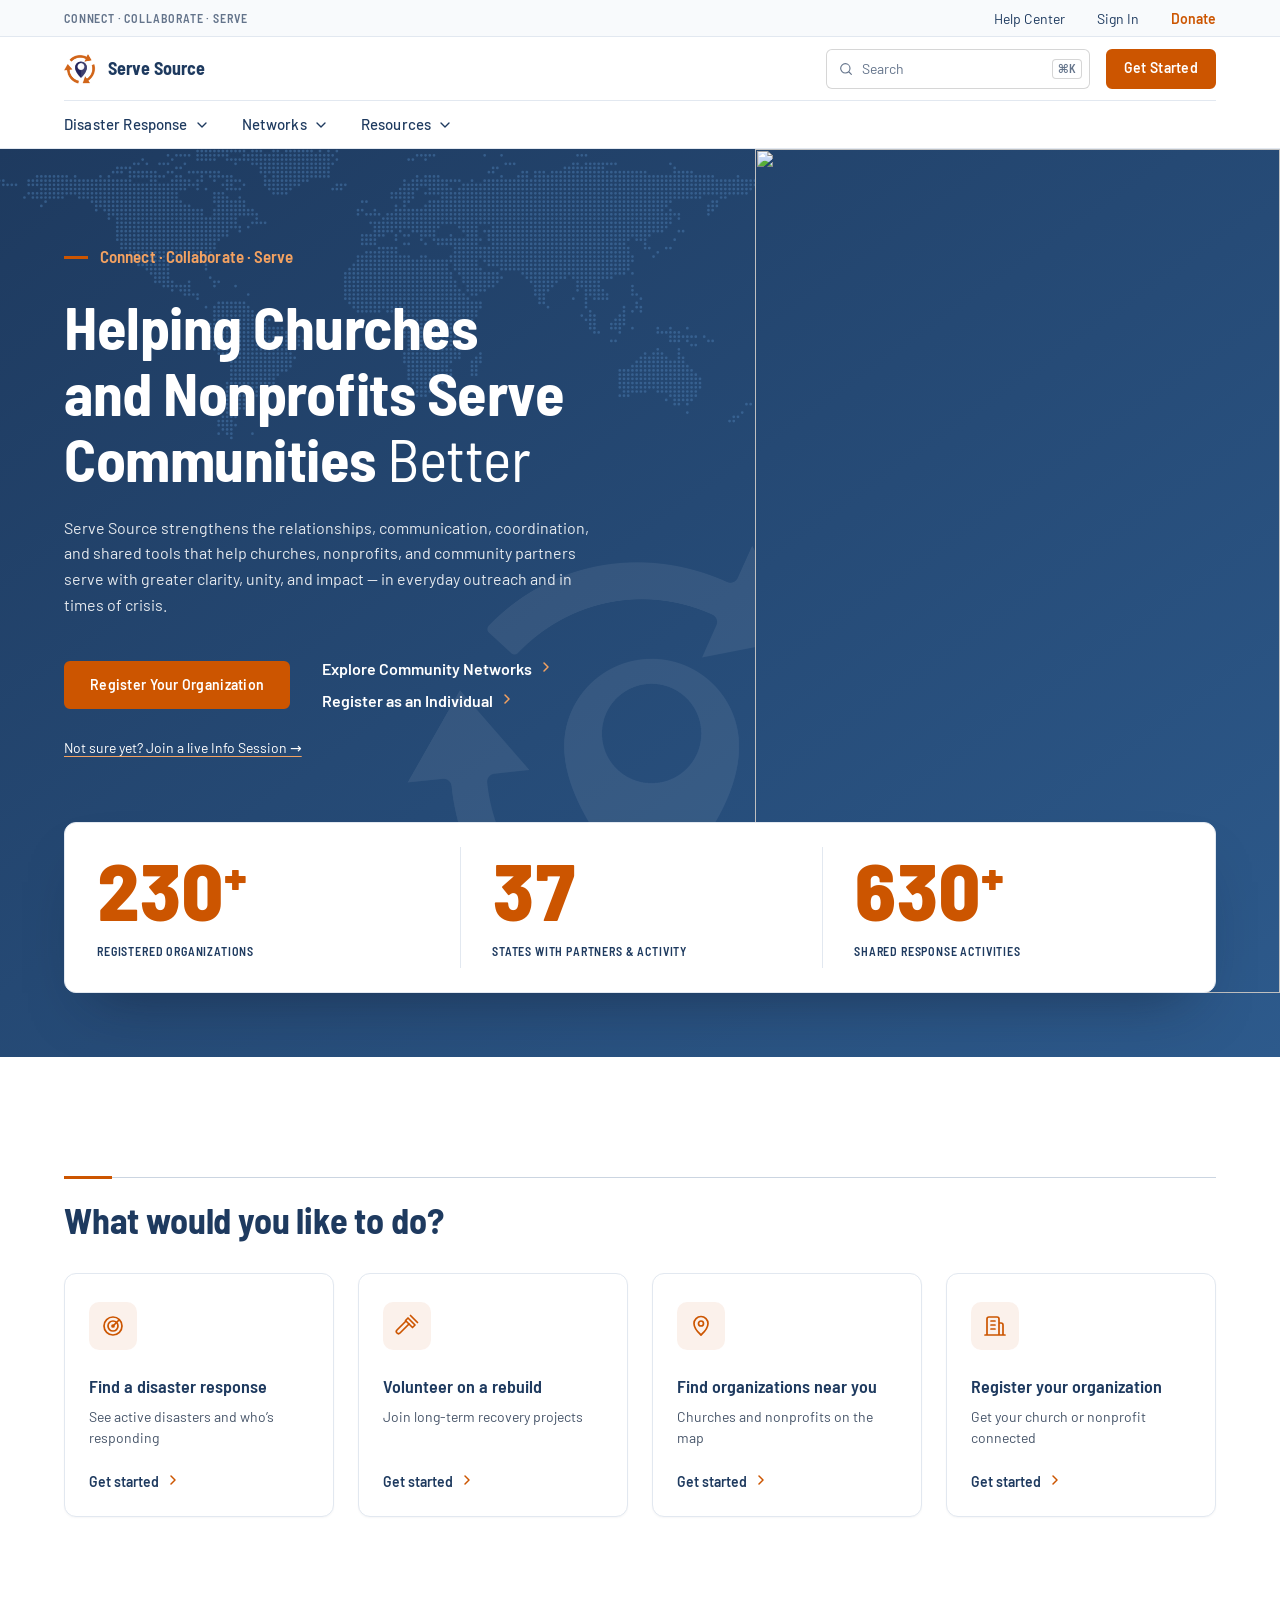
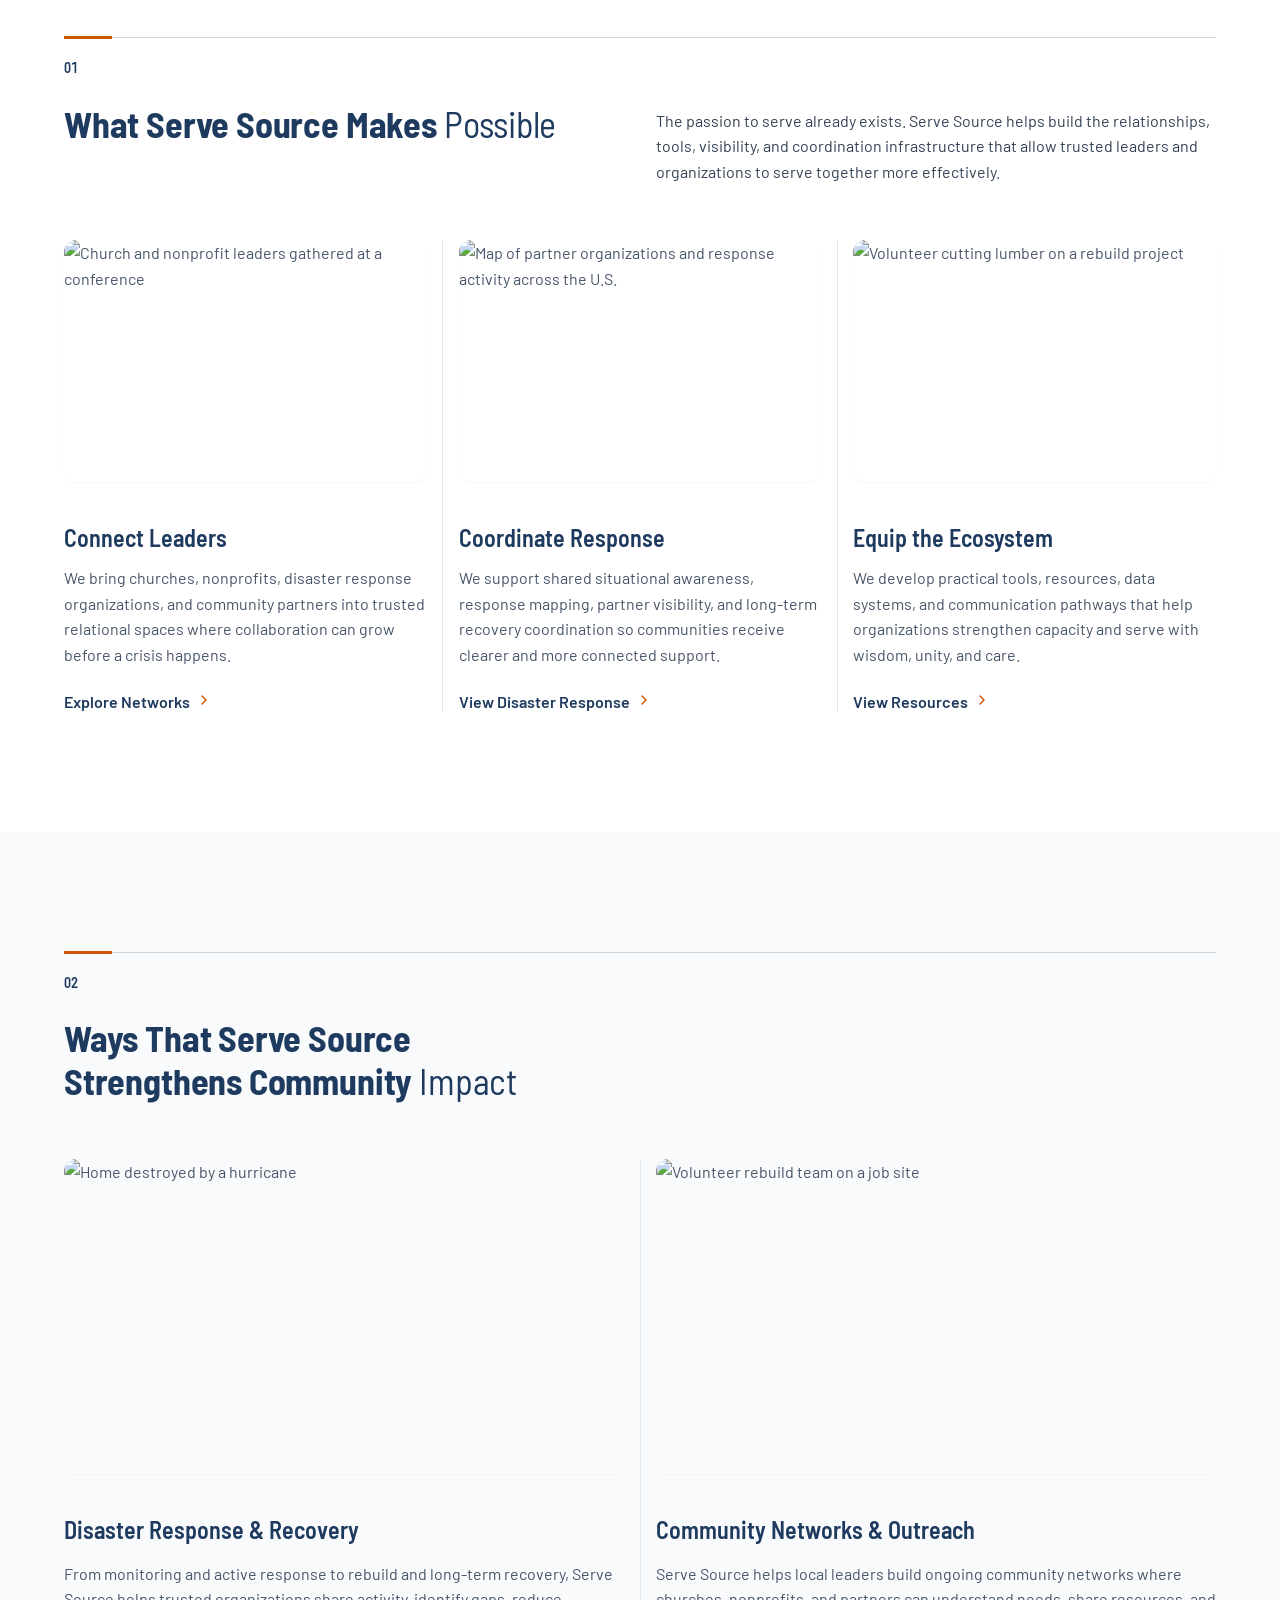
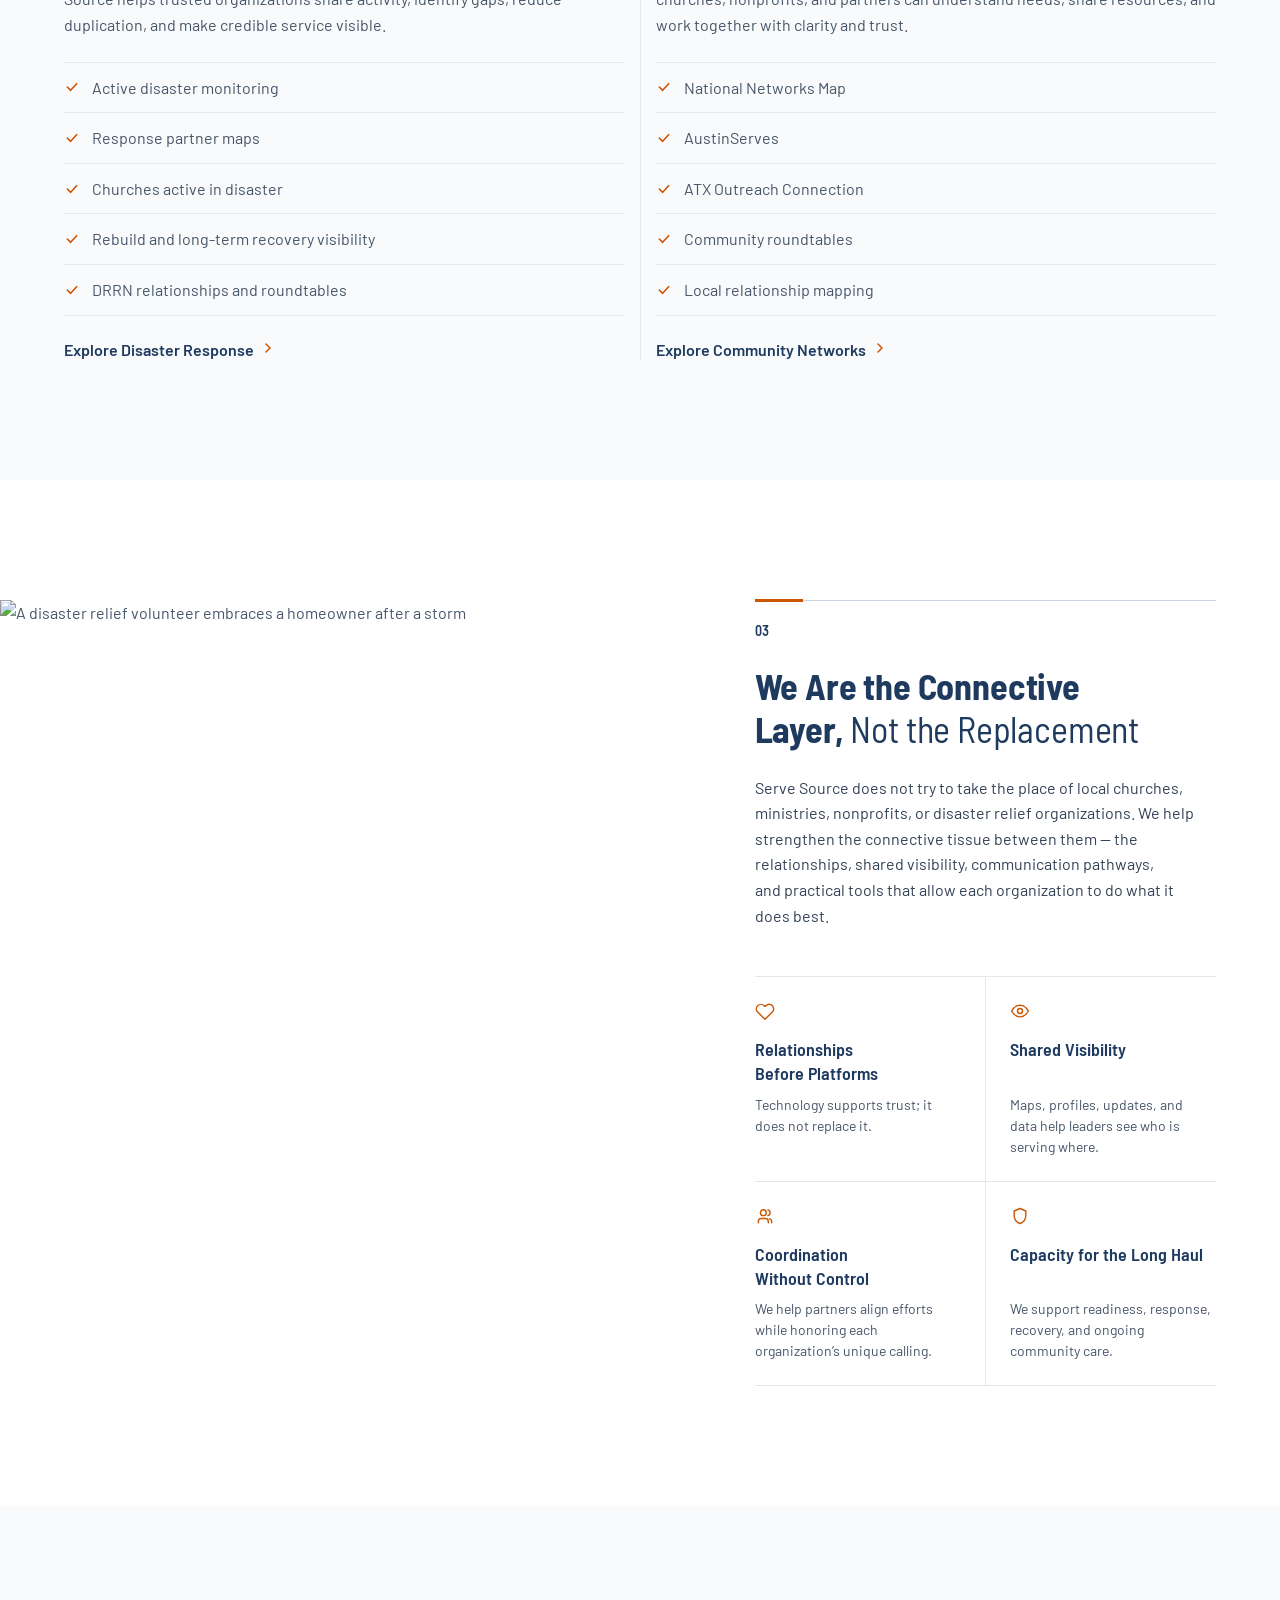
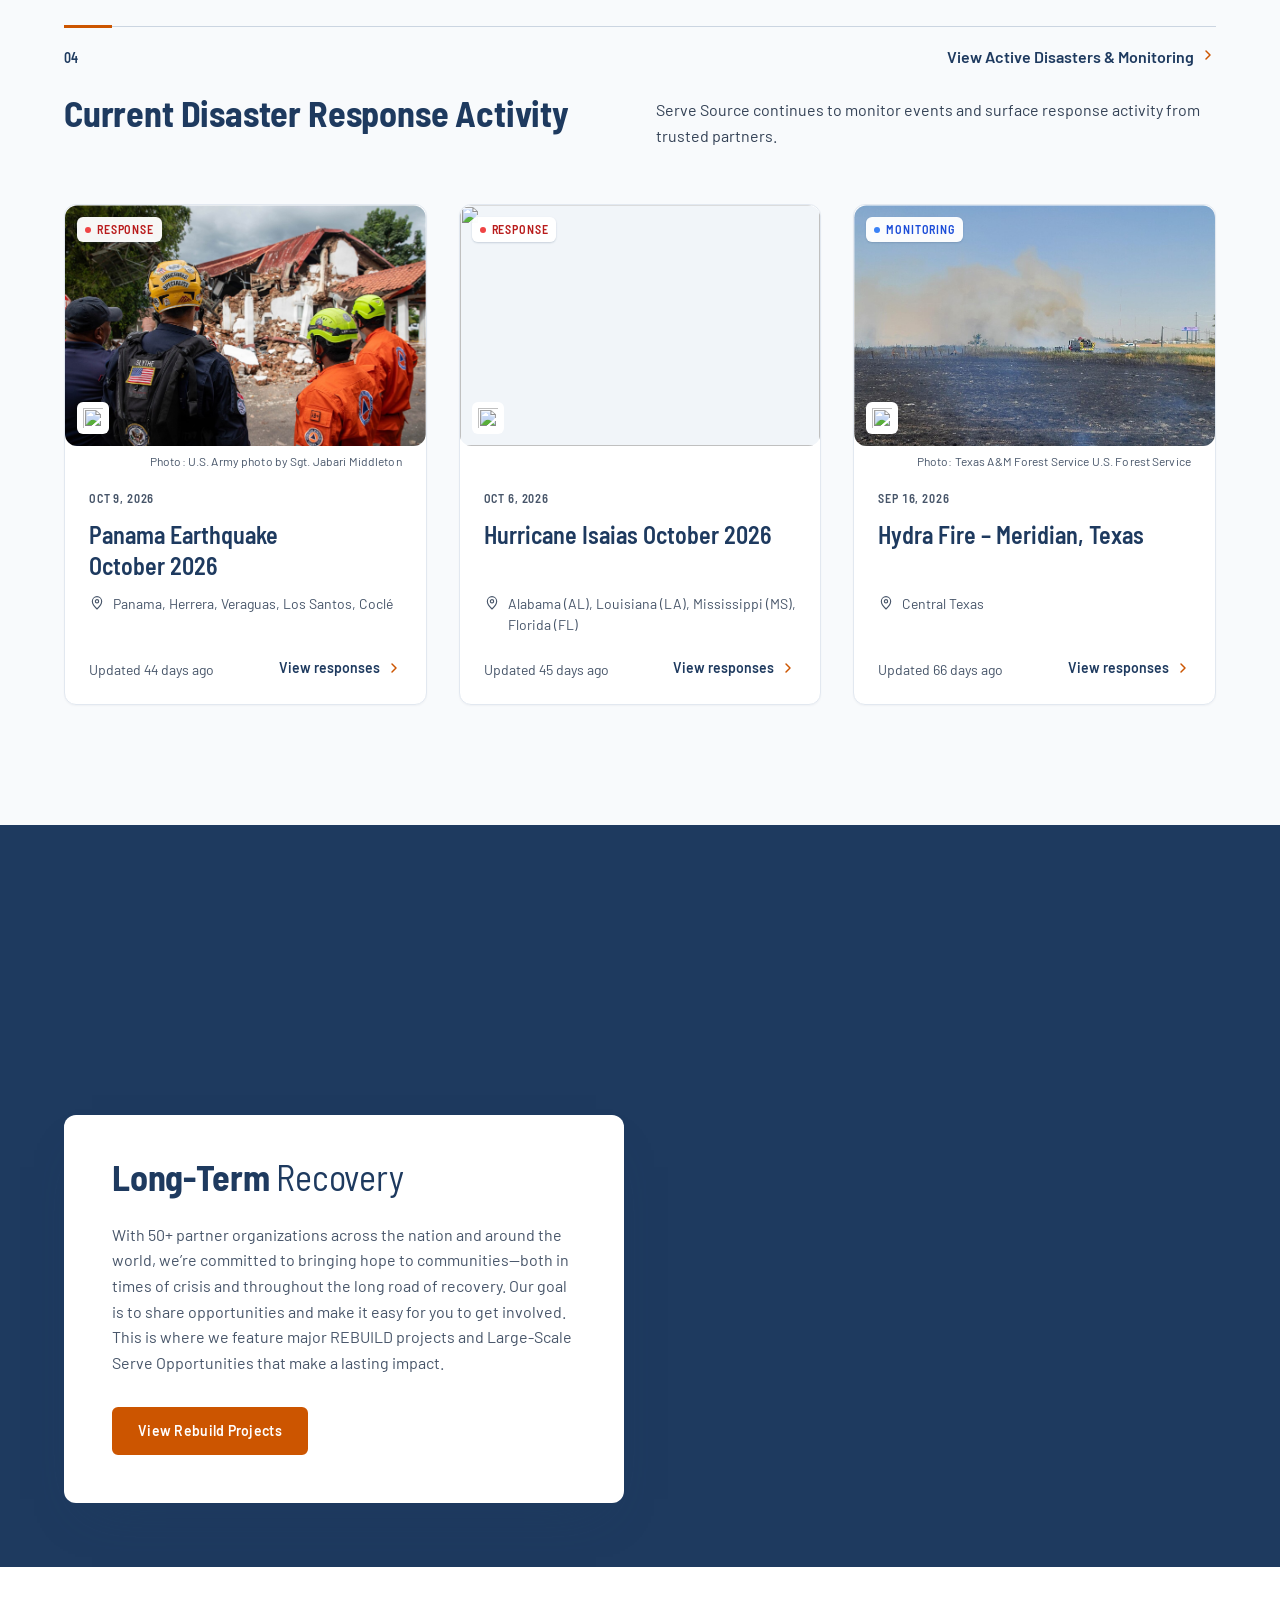
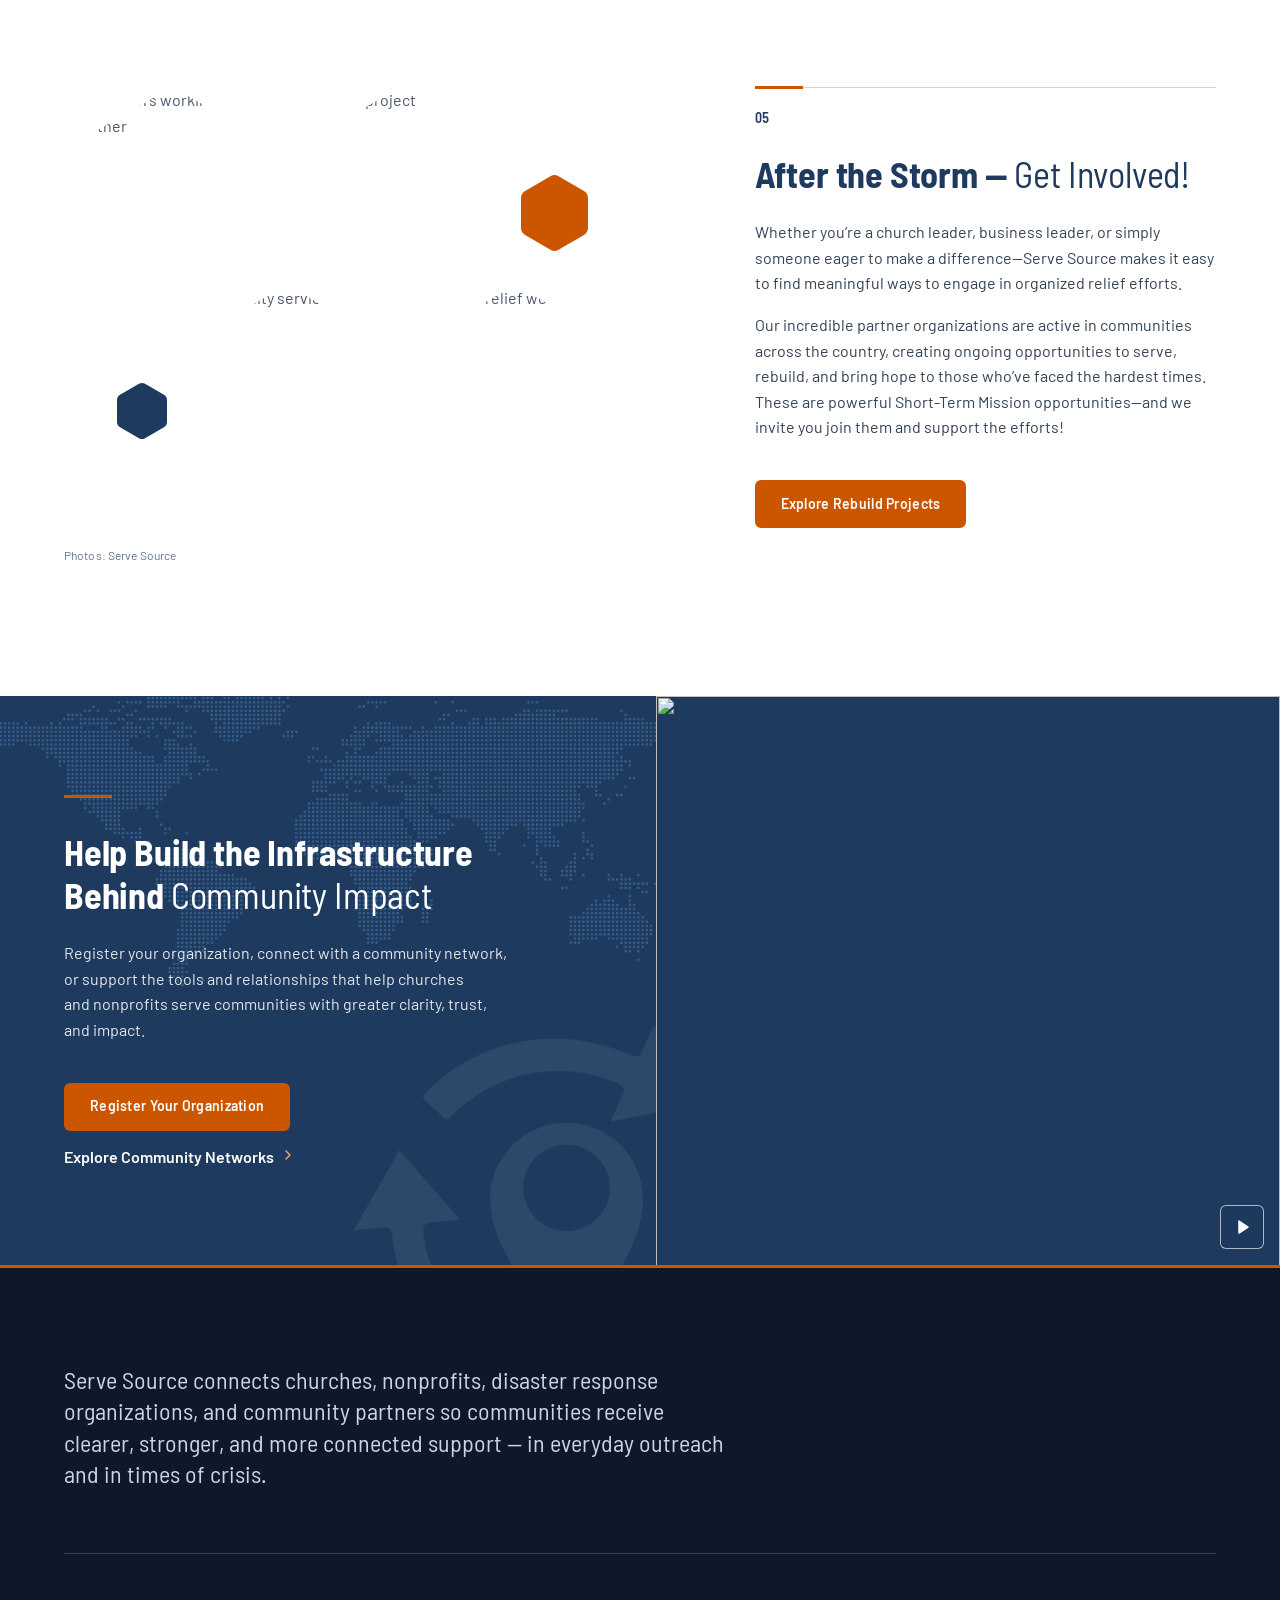
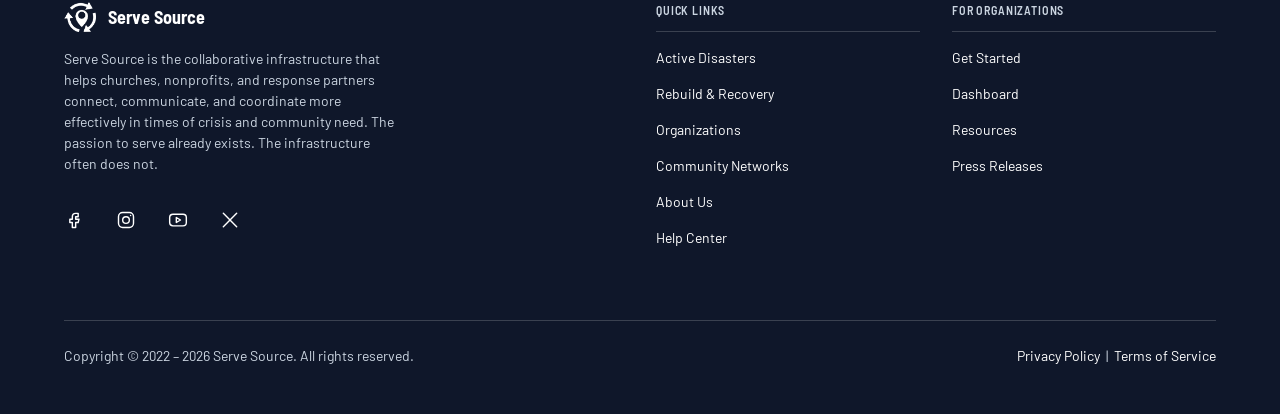
==== index.html @ 9037f394 "Serve Source website redesign demo (light) Co-Authored-By: Claude Opus 5.5 <noreply@anthropic.com>" ====
<!doctype html>
<html lang="en">
<head>
<meta charset="utf-8">
<meta name="viewport" content="width=device-width, initial-scale=1">
<meta name="robots" content="noindex, nofollow">
<title>Serve Source | Supporting Those Who Serve Communities</title>
<meta name="description" content="Serve Source is the collaborative infrastructure that helps churches, nonprofits, and response partners connect, communicate, and coordinate more effectively in times of crisis and community need. The passion to serve already exists. The infrastructure often does not.">
<link rel="icon" href="assets/img/logo.png">
<link rel="stylesheet" href="assets/css/site.css">
<link rel="stylesheet" href="assets/css/home.css">
<script src="assets/js/theme.js"></script>
</head>
<body>
<main>
  <!-- Hero -->
  <section class="hero">
    <img class="hero-bg" src="https://static.wixstatic.com/media/f83a26_309b51cb55944065a119b88faed47f20~mv2.jpeg/v1/fill/w_2400,h_1400,al_c,q_85/f83a26_309b51cb55944065a119b88faed47f20~mv2.jpeg" alt="">
    <div class="wrap hero-inner">
      <span class="eyebrow">Connect · Collaborate · Serve</span>
      <h1>Helping Churches and Nonprofits Serve Communities <em>Better</em></h1>
      <p class="hero-lede">Serve Source strengthens the relationships, communication, coordination, and shared tools that help churches, nonprofits, and community partners serve with greater clarity, unity, and impact — in everyday outreach and in times of crisis.</p>
      <div class="hero-ctas">
        <a class="btn btn-primary" href="https://app.servesource.org/GetStarted" target="_blank" rel="noopener">Register Your Organization</a>
        <a class="link-more light" href="networks.html">Explore Community Networks <span data-icon="chevronRight"></span></a>
        <a class="link-more light" href="https://app.servesource.org/GetStarted" target="_blank" rel="noopener">Register as an Individual <span data-icon="chevronRight"></span></a>
      </div>
      <a class="hero-note" href="https://app.servesource.org/connect-session" target="_blank" rel="noopener">Not sure yet? Join a live Info Session →</a>
    </div>
    <div class="wrap">
      <dl class="hero-stats" id="stats">
        <div><dt>Registered Organizations</dt><dd data-stat="registered_organizations">230+</dd></div>
        <div><dt>States with Partners &amp; Activity</dt><dd data-stat="states_with_activity">37</dd></div>
        <div><dt>Shared Response Activities</dt><dd data-stat="shared_response_activities">630+</dd></div>
      </dl>
    </div>
  </section>

  <!-- Plain-language entry points -->
  <section class="intents">
    <div class="wrap">
      <h2>What would you like to do?</h2>
      <div class="intent-grid">
        <a class="intent" href="disasters.html"><span class="ic" data-icon="radar"></span><b>Find a disaster response</b><span class="d">See active disasters and who’s responding</span><span class="go">Get started <span data-icon="chevronRight"></span></span></a>
        <a class="intent" href="rebuild.html"><span class="ic" data-icon="hammer"></span><b>Volunteer on a rebuild</b><span class="d">Join long-term recovery projects</span><span class="go">Get started <span data-icon="chevronRight"></span></span></a>
        <a class="intent" href="organizations.html"><span class="ic" data-icon="pin"></span><b>Find organizations near you</b><span class="d">Churches and nonprofits on the map</span><span class="go">Get started <span data-icon="chevronRight"></span></span></a>
        <a class="intent" href="https://app.servesource.org/GetStarted" target="_blank" rel="noopener"><span class="ic" data-icon="building"></span><b>Register your organization</b><span class="d">Get your church or nonprofit connected</span><span class="go">Get started <span data-icon="chevronRight"></span></span></a>
      </div>
    </div>
  </section>

  <!-- What Serve Source Makes Possible -->
  <section class="section">
    <div class="wrap">
      <div class="section-head">
        <h2 class="display">What Serve Source Makes <em>Possible</em></h2>
        <p class="lede">The passion to serve already exists. Serve Source helps build the relationships, tools, visibility, and coordination infrastructure that allow trusted leaders and organizations to serve together more effectively.</p>
      </div>
      <div class="feature-grid">
        <article class="feature">
          <div class="feature-media"><img src="https://static.wixstatic.com/media/f83a26_309b51cb55944065a119b88faed47f20~mv2.jpeg/v1/fill/w_900,h_640,al_c,q_85/f83a26_309b51cb55944065a119b88faed47f20~mv2.jpeg" alt="Church and nonprofit leaders gathered at a conference" loading="lazy"></div>
          <div class="feature-body">
            <span class="icon-chip" data-icon="users"></span>
            <h3>Connect Leaders</h3>
            <p>We bring churches, nonprofits, disaster response organizations, and community partners into trusted relational spaces where collaboration can grow before a crisis happens.</p>
            <a class="link-more" href="networks.html">Explore Networks <span data-icon="chevronRight"></span></a>
          </div>
        </article>
        <article class="feature">
          <div class="feature-media"><img src="https://media.base44.com/images/public/695c704f24f26045c4d0f1c0/2104cb35f_coordinate-response-map.webp" alt="Map of partner organizations and response activity across the U.S." loading="lazy"></div>
          <div class="feature-body">
            <span class="icon-chip teal" data-icon="pin"></span>
            <h3>Coordinate Response</h3>
            <p>We support shared situational awareness, response mapping, partner visibility, and long-term recovery coordination so communities receive clearer and more connected support.</p>
            <a class="link-more" href="https://app.servesource.org/DisasterResponseRecovery" target="_blank" rel="noopener">View Disaster Response <span data-icon="chevronRight"></span></a>
          </div>
        </article>
        <article class="feature">
          <div class="feature-media"><img src="https://static.wixstatic.com/media/f83a26_f02783dcb08644a5a4b6ee94fbe99b8b~mv2.jpeg/v1/fill/w_900,h_640,al_c,q_85/f83a26_f02783dcb08644a5a4b6ee94fbe99b8b~mv2.jpeg" alt="Volunteer cutting lumber on a rebuild project" loading="lazy"></div>
          <div class="feature-body">
            <span class="icon-chip orange" data-icon="shield"></span>
            <h3>Equip the Ecosystem</h3>
            <p>We develop practical tools, resources, data systems, and communication pathways that help organizations strengthen capacity and serve with wisdom, unity, and care.</p>
            <a class="link-more" href="https://app.servesource.org/Resources" target="_blank" rel="noopener">View Resources <span data-icon="chevronRight"></span></a>
          </div>
        </article>
      </div>
    </div>
  </section>

  <!-- Ways That Serve Source Strengthens Community Impact -->
  <section class="section alt">
    <div class="wrap">
      <div class="section-head">
        <h2 class="display">Ways That Serve Source Strengthens Community <em>Impact</em></h2>
      </div>
      <div class="impact-grid">
        <article class="impact">
          <div class="impact-media"><img src="https://base44.app/api/apps/695c704f24f26045c4d0f1c0/files/public/695c704f24f26045c4d0f1c0/d9baa3d76_library-of-congress-ha3hueRV3xM-unsplash.jpg" alt="Home destroyed by a hurricane" loading="lazy"></div>
          <div class="impact-body">
            <span class="icon-chip orange" data-icon="alert"></span>
            <h3>Disaster Response &amp; Recovery</h3>
            <p>From monitoring and active response to rebuild and long-term recovery, Serve Source helps trusted organizations share activity, identify gaps, reduce duplication, and make credible service visible.</p>
            <ul class="checks">
              <li>Active disaster monitoring</li>
              <li>Response partner maps</li>
              <li>Churches active in disaster</li>
              <li>Rebuild and long-term recovery visibility</li>
              <li>DRRN relationships and roundtables</li>
            </ul>
            <a class="link-more" href="https://app.servesource.org/DisasterResponseRecovery" target="_blank" rel="noopener">Explore Disaster Response <span data-icon="chevronRight"></span></a>
          </div>
        </article>
        <article class="impact">
          <div class="impact-media"><img src="https://qtrypzzcjebvfcihiynt.supabase.co/storage/v1/object/public/base44-prod/public/695c704f24f26045c4d0f1c0/d615a2eda_20250719_113556.jpeg" alt="Volunteer rebuild team on a job site" loading="lazy"></div>
          <div class="impact-body">
            <span class="icon-chip" data-icon="globe"></span>
            <h3>Community Networks &amp; Outreach</h3>
            <p>Serve Source helps local leaders build ongoing community networks where churches, nonprofits, and partners can understand needs, share resources, and work together with clarity and trust.</p>
            <ul class="checks">
              <li>National Networks Map</li>
              <li>AustinServes</li>
              <li>ATX Outreach Connection</li>
              <li>Community roundtables</li>
              <li>Local relationship mapping</li>
            </ul>
            <a class="link-more" href="networks.html">Explore Community Networks <span data-icon="chevronRight"></span></a>
          </div>
        </article>
      </div>
    </div>
  </section>

  <!-- Connective Layer -->
  <section class="section">
    <div class="wrap layer">
      <div class="layer-media"><img src="https://media.base44.com/images/public/695c704f24f26045c4d0f1c0/ad55d62bd_connective-layer-volunteers.jpg" alt="A disaster relief volunteer embraces a homeowner after a storm" loading="lazy"></div>
      <div class="layer-body">
        <h2 class="title">We Are the Connective Layer, <em>Not the Replacement</em></h2>
        <p class="lede">Serve Source does not try to take the place of local churches, ministries, nonprofits, or disaster relief organizations. We help strengthen the connective tissue between them — the relationships, shared visibility, communication pathways, and practical tools that allow each organization to do what it does best.</p>
        <div class="pillars">
          <div><span class="icon-chip soft" data-icon="heart"></span><h4>Relationships Before Platforms</h4><p>Technology supports trust; it does not replace it.</p></div>
          <div><span class="icon-chip soft" data-icon="eye"></span><h4>Shared Visibility</h4><p>Maps, profiles, updates, and data help leaders see who is serving where.</p></div>
          <div><span class="icon-chip soft" data-icon="users"></span><h4>Coordination Without Control</h4><p>We help partners align efforts while honoring each organization’s unique calling.</p></div>
          <div><span class="icon-chip soft" data-icon="shield"></span><h4>Capacity for the Long Haul</h4><p>We support readiness, response, recovery, and ongoing community care.</p></div>
        </div>
      </div>
    </div>
  </section>

  <!-- Current Disaster Response Activity -->
  <section class="section alt">
    <div class="wrap">
      <div class="row-head">
        <div>
          <h2 class="title">Current Disaster Response Activity</h2>
          <p class="lede">Serve Source continues to monitor events and surface response activity from trusted partners.</p>
        </div>
        <a class="link-more" href="disasters.html">View Active Disasters &amp; Monitoring <span data-icon="chevronRight"></span></a>
      </div>
      <div class="d-grid" id="current-disasters" aria-busy="true">
        <div class="d-card skeleton"></div><div class="d-card skeleton"></div><div class="d-card skeleton"></div>
      </div>
    </div>
  </section>

  <!-- Long-Term Recovery -->
  <section class="band">
    <img class="band-bg" src="https://qtrypzzcjebvfcihiynt.supabase.co/storage/v1/object/public/base44-prod/public/695c704f24f26045c4d0f1c0/d615a2eda_20250719_113556.jpeg" alt="" loading="lazy">
    <div class="wrap band-inner">
      <h2 class="display">Long-Term <em>Recovery</em></h2>
      <p class="lede">With 50+ partner organizations across the nation and around the world, we’re committed to bringing hope to communities—both in times of crisis and throughout the long road of recovery. Our goal is to share opportunities and make it easy for you to get involved. This is where we feature major REBUILD projects and Large-Scale Serve Opportunities that make a lasting impact.</p>
      <a class="btn btn-primary" href="rebuild.html">View Rebuild Projects</a>
    </div>
  </section>

  <!-- After the Storm -->
  <section class="section">
    <div class="wrap storm">
      <div class="mosaic">
        <img src="https://static.wixstatic.com/media/f83a26_0f45a7fbcb3846baa60ef1114c9bf8c4~mv2.jpeg/v1/fill/w_700,h_520,al_c,q_85/f83a26_0f45a7fbcb3846baa60ef1114c9bf8c4~mv2.jpeg" alt="Volunteers working together" loading="lazy">
        <img src="https://qtrypzzcjebvfcihiynt.supabase.co/storage/v1/object/public/base44-prod/public/695c704f24f26045c4d0f1c0/d615a2eda_20250719_113556.jpeg" alt="Rebuild project" loading="lazy">
        <img src="https://static.wixstatic.com/media/f83a26_f02783dcb08644a5a4b6ee94fbe99b8b~mv2.jpeg/v1/fill/w_700,h_520,al_c,q_85/f83a26_f02783dcb08644a5a4b6ee94fbe99b8b~mv2.jpeg" alt="Community service" loading="lazy">
        <img src="https://static.wixstatic.com/media/f83a26_8f6d0540d18a411d9c28c9a188749bf5~mv2.jpg/v1/fill/w_700,h_520,al_c,q_85/f83a26_8f6d0540d18a411d9c28c9a188749bf5~mv2.jpg" alt="Disaster relief work" loading="lazy">
      </div>
      <div class="storm-body">
        <h2 class="title">After the Storm&nbsp;— <em>Get Involved!</em></h2>
        <p class="lede">Whether you’re a church leader, business leader, or simply someone eager to make a difference—Serve Source makes it easy to find meaningful ways to engage in organized relief efforts.</p>
        <p class="lede">Our incredible partner organizations are active in communities across the country, creating ongoing opportunities to serve, rebuild, and bring hope to those who’ve faced the hardest times. These are powerful Short-Term Mission opportunities—and we invite you join them and support the efforts!</p>
        <a class="btn btn-primary" href="rebuild.html">Explore Rebuild Projects</a>
      </div>
    </div>
  </section>

  <!-- Closing CTA -->
  <section class="cta">
    <img class="band-bg" src="https://static.wixstatic.com/media/f83a26_309b51cb55944065a119b88faed47f20~mv2.jpeg/v1/fill/w_2000,h_900,al_c,q_80/f83a26_309b51cb55944065a119b88faed47f20~mv2.jpeg" alt="" loading="lazy">
    <div class="wrap band-inner">
      <h2 class="display">Help Build the Infrastructure Behind <em>Community Impact</em></h2>
      <p class="lede">Register your organization, connect with a community network, or support the tools and relationships that help churches and nonprofits serve communities with greater clarity, trust, and impact.</p>
      <div class="hero-ctas center">
        <a class="btn btn-primary" href="https://app.servesource.org/GetStarted" target="_blank" rel="noopener">Register Your Organization</a>
        <a class="link-more light" href="networks.html">Explore Community Networks <span data-icon="chevronRight"></span></a>
      </div>
    </div>
  </section>
</main>

<script src="assets/js/core.js"></script>
<script src="assets/js/home.js"></script>
</body>
</html>
---- assets/css/site.css ----
/* Serve Source — shared base, aligned to BRANDING_DESIGN_SYSTEM_REFINED v1.4 (owner review 2026-11-05).
   System font only (no web fonts), white / #F8FAFC surfaces, Platform Navy for structure and dark bands,
   Serve Orange #CC5500 for every primary action, large stats, rules and active states.
   Directions (assets/css/themes/) override any of this; tokens below are the brand defaults. */
:root {
  --navy: #1e3a5f;          /* Platform Navy */
  --navy-500: #2d5a8c;      /* Relational Blue: hero gradient end */
  --navy-700: #183150;      /* hover state only */
  --navy-900: #1e3a5f;      /* dark canvases are Platform Navy: no black canvases on the web */
  --orange: #cc5500;        /* Serve Orange */
  --orange-600: #b34a00;    /* hover; also orange text on white where 4.5:1 is needed */
  --orange-300: #f4a261;    /* Light Orange Tint: labels and icons on navy only */
  --orange-50: #fdebdd;
  --orange-ink: #a34400;    /* orange text on light orange tints */
  --link: #1e3a5f;          /* marketing text links: navy with an orange arrow/underline */
  --link-fn: #2563eb;       /* functional / data links */
  --link-fn-hover: #1d4ed8;
  --ink: #0f172a;           /* headings */
  --ink-2: #334155;         /* emphasis text */
  --ink-3: #475569;         /* web body text */
  --ink-4: #64748b;         /* muted (4.7:1 on white) */
  --line: #d6d6d6;
  --line-soft: #e2e8f0;
  --bg: #ffffff;
  --bg-2: #f8fafc;
  --bg-3: #f1f5f9;
  /* Semantic: *-500 is the swatch (dots, pins, fills), the plain name is the readable text/icon tone. */
  --green: #15803d; --green-500: #22c55e; --green-50: #dcfce7;
  --red: #b91c1c; --red-500: #ef4444; --red-50: #fee2e2;
  --amber: #b45309; --amber-500: #f59e0b; --amber-50: #fef3c7;
  --blue: #1d4ed8; --blue-500: #3b82f6; --blue-50: #dbeafe;
  --slate: #64748b;
  --teal: #2a9d8f;          /* limited community-care accent */
  /* Prayer is navy on the web (no purple/violet brand accent); the old names are kept for the directions. */
  --violet: #1e3a5f;
  --violet-50: #e8eef6;
  --radius-sm: 6px;
  --radius: 12px;
  --radius-lg: 12px;        /* nothing on the site rounds past 12px */
  --shadow-1: 0 1px 2px rgba(15, 23, 42, .06), 0 1px 3px rgba(15, 23, 42, .04);
  --shadow-2: 0 2px 4px rgba(15, 23, 42, .05), 0 12px 24px -8px rgba(15, 23, 42, .16);
  --font: ui-sans-serif, system-ui, -apple-system, "Segoe UI", Roboto, "Helvetica Neue", Arial, sans-serif;
  --font-display: var(--font);
  --font-mono: var(--font);
  --font-accent: var(--font);
  --hero-grad: linear-gradient(to bottom right, #1e3a5f, #2d5a8c);
  --cta-bg: #1e3a5f;
  --footer-bg: #0f172a;
  --focus-ring: #1e3a5f;
  --nav-h: 52px;
  --max: 896px;
  --max-wide: 1280px;
  --ease: cubic-bezier(.28, .11, .32, 1);
  /* BrandBackdrop (see the end of this file); directions may tune these per host. */
  --bb-display: block;
  --bb-map-color: #4a7bb0;
  --bb-map-opacity: .5;
  --bb-mark-color: #fff;
  --bb-mark-opacity: .07;
}

*, *::before, *::after { box-sizing: border-box; }
[hidden] { display: none !important; }
html { -webkit-text-size-adjust: 100%; scroll-padding-top: 120px; }
body { margin: 0; font: 400 16px/1.6 var(--font); color: var(--ink-3); background: var(--bg); -webkit-font-smoothing: antialiased; -moz-osx-font-smoothing: grayscale; letter-spacing: 0; font-kerning: normal; --heading: var(--ink); }
img { max-width: 100%; display: block; }
a { color: inherit; text-decoration: none; }
button { font: inherit; color: inherit; cursor: pointer; background: none; border: 0; padding: 0; letter-spacing: inherit; }
h1, h2, h3, h4 { font-family: var(--font-display); margin: 0; line-height: 1.2; letter-spacing: -.01em; font-weight: 700; }
/* Headings are #0F172A on light surfaces and take the surrounding colour on dark ones (zero specificity: any direction wins). */
:where(h1, h2, h3, h4) { color: var(--heading, currentColor); }
:where(.hero, .page-hero, .dz-hero, .band, .cta, .net-hero, .section.dark, .on-dark, .site-footer, .side-card.navy, .mock-ribbon) { --heading: currentColor; }
h1, h2, h3, h4, .eyebrow, dt { text-wrap: balance; }
/* Two-tone headlines: the second half of a headline in <em> reads in gray. */
h1 em, h2 em, h3 em { font-style: normal; color: var(--ink-4); }
p { margin: 0; }
::selection { background: rgba(30, 58, 95, .18); }
:focus-visible { outline: 2px solid var(--focus-ring); outline-offset: 2px; border-radius: 6px; }
/* On navy (every hero, closing band, footer) the ring turns Light Orange Tint (5.6:1 on #1E3A5F). */
:where(.hero, .page-hero, .dz-hero, .band, .cta, .net-hero, .section.dark, .on-dark, .site-footer, .side-card.navy, .mock-ribbon) { --focus-ring: #f4a261; }
.wrap { width: 100%; max-width: var(--max-wide); margin: 0 auto; padding: 0 32px; }
.sr-only { position: absolute; width: 1px; height: 1px; overflow: hidden; clip: rect(0 0 0 0); white-space: nowrap; }
.icon { width: 1em; height: 1em; flex: none; stroke: currentColor; fill: none; stroke-width: 1.7; stroke-linecap: round; stroke-linejoin: round; }

/* ---------- Buttons & links ---------- */
/* Brand §11: primary #CC5500 / hover #B34A00, white, no border; outline white bg, navy text, 2px navy; 6px radius; 14px 600. */
.btn { display: inline-flex; align-items: center; justify-content: center; gap: 8px; min-height: 44px; padding: 10px 22px; border-radius: 6px; font-size: 14px; font-weight: 600; letter-spacing: 0; line-height: 1.2; text-align: center; transition: background-color .2s var(--ease), color .2s var(--ease), border-color .2s var(--ease), opacity .2s; white-space: nowrap; border: 2px solid transparent; box-shadow: none; }
.btn .icon { font-size: 16px; }
.btn-sm { min-height: 36px; padding: 6px 14px; font-size: 14px; }
.btn-primary { background: var(--orange); color: #fff; border-color: transparent; }
.btn-primary:hover { background: var(--orange-600); }
/* Solid navy: structural/secondary actions only; every primary call to action is .btn-primary. */
.btn-dark { background: var(--navy); color: #fff; }
.btn-dark:hover { background: var(--navy-700); }
/* Secondary on navy: white button, navy text. */
.btn-light { background: #fff; color: var(--navy); border-color: #fff; }
.btn-light:hover { background: #f1f5f9; border-color: #f1f5f9; }
/* Outline on navy: transparent, white text, 2px white border. */
.btn-glass { background: transparent; color: #fff; border-color: #fff; }
.btn-glass:hover { background: rgba(255, 255, 255, .12); color: #fff; }
.btn-outline { background: #fff; color: var(--navy); border-color: var(--navy); }
.btn-outline:hover { background: #f1f5f9; color: var(--navy); }
/* Ghost: transparent, navy text, subtle hover. Never the primary action. */
.btn-tint { background: transparent; color: var(--navy); }
.btn-tint:hover { background: #f1f5f9; }
/* Marketing text link: navy text, orange arrow, orange underline on hover. */
.link-more { display: inline-flex; align-items: center; gap: 4px; color: var(--link); font-size: 16px; font-weight: 600; text-decoration-color: var(--orange); }
.link-more .icon { font-size: 16px; stroke-width: 2.2; color: var(--orange); transition: transform .2s var(--ease); }
.link-more:hover { text-decoration: underline; text-decoration-thickness: 2px; text-underline-offset: 4px; }
.link-more:hover .icon { transform: translateX(2px); }
.on-photo .link-more, .link-more.light { color: #fff; text-decoration-color: var(--orange-300); }
.on-photo .link-more .icon, .link-more.light .icon { color: var(--orange-300); }
.link-quiet { font-size: 14px; color: var(--ink-2); }
.link-quiet:hover { color: var(--navy); }

/* ---------- Global nav ---------- */
.site-header { position: sticky; top: 0; z-index: 1000; height: var(--nav-h); background: rgba(255, 255, 255, .92); color: var(--ink); -webkit-backdrop-filter: saturate(180%) blur(20px); backdrop-filter: saturate(180%) blur(20px); border-bottom: 1px solid var(--line-soft); transition: background-color .35s var(--ease), color .35s var(--ease); }
.site-header.on-dark { background: rgba(30, 58, 95, .45); border-bottom-color: rgba(255, 255, 255, .1); color: #fff; }
body.has-subnav .site-header { position: relative; }
.site-header .wrap { height: 100%; display: flex; align-items: center; gap: 18px; }
.brand { display: flex; align-items: center; gap: 8px; font-family: var(--font-display); font-weight: 700; font-size: 17px; letter-spacing: -.01em; }
.brand img { width: 26px; height: 26px; }
.nav { display: flex; align-items: center; gap: 2px; margin: 0 auto; }
.nav-item { position: relative; }
.nav-trigger { display: inline-flex; align-items: center; gap: 4px; padding: 7px 12px; font-size: 14px; font-weight: 500; color: inherit; opacity: .85; transition: opacity .2s; }
.nav-trigger:hover, .nav-item.open .nav-trigger { opacity: 1; }
.nav-trigger .icon { font-size: 11px; stroke-width: 2.2; transition: transform .25s var(--ease); }
.nav-item.open .nav-trigger .icon { transform: rotate(180deg); }
.nav-menu { position: absolute; top: calc(100% + 8px); left: 50%; min-width: 300px; transform: translate(-50%, -4px); opacity: 0; visibility: hidden; background: rgba(255, 255, 255, .97); -webkit-backdrop-filter: blur(30px); backdrop-filter: blur(30px); border-radius: 12px; box-shadow: var(--shadow-2), 0 0 0 1px var(--line-soft); padding: 8px; transition: opacity .2s var(--ease), transform .2s var(--ease), visibility .2s; color: var(--ink); }
/* Invisible bridge over the gap under the trigger, so moving down into the menu never leaves .nav-item. */
.nav-menu::before { content: ""; position: absolute; left: 0; right: 0; bottom: 100%; height: 16px; }
.nav-item.open .nav-menu { opacity: 1; visibility: visible; transform: translate(-50%, 0); }
.nav-menu a { display: flex; align-items: center; gap: 12px; padding: 9px 10px; border-radius: 6px; font-size: 14px; font-weight: 600; color: var(--ink); }
.nav-menu a:hover { background: var(--bg-2); }
.nav-menu a > .icon { font-size: 19px; color: var(--ink-3); }
.nav-menu a:hover > .icon { color: var(--orange); }
/* Current section: the trigger stays at full strength and the current row keeps its hover tint. */
.nav-item.current .nav-trigger { opacity: 1; }
.nav-menu a[aria-current] { background: var(--bg-2); }
.nav-menu a[aria-current] > .icon { color: var(--orange); }
.nav-menu a small { display: block; color: var(--ink-3); font-weight: 400; font-size: 12px; margin-top: 1px; }
.nav-menu a .ext { margin-left: auto; font-size: 13px; color: var(--ink-4); }
.header-actions { display: flex; align-items: center; gap: 16px; }
.header-actions .link-quiet { color: inherit; opacity: .85; font-size: 14px; font-weight: 500; }
.header-actions .link-quiet:hover { opacity: 1; }
.header-actions .donate { color: var(--orange-600); opacity: 1; font-weight: 600; }
.on-dark .header-actions .donate { color: var(--orange-300); }
.menu-toggle { display: none; width: 44px; height: 44px; align-items: center; justify-content: center; margin-left: auto; }
.menu-toggle .icon { font-size: 20px; }
.mobile-menu { display: none; }

/* ---------- Page sub-nav (sticky, Apple product-page style) ---------- */
.subnav { position: sticky; top: 0; z-index: 990; height: 52px; background: rgba(255, 255, 255, .94); -webkit-backdrop-filter: saturate(180%) blur(20px); backdrop-filter: saturate(180%) blur(20px); border-bottom: 1px solid var(--line-soft); }
.subnav .wrap { height: 100%; display: flex; align-items: center; gap: 24px; }
.subnav-title { font-family: var(--font-display); font-size: 18px; font-weight: 700; color: var(--ink); white-space: nowrap; overflow: hidden; text-overflow: ellipsis; min-width: 0; }
.subnav-links { display: flex; align-items: center; gap: 22px; margin-left: auto; }
.subnav-links a { font-size: 13px; font-weight: 500; color: var(--ink-3); white-space: nowrap; padding: 4px 0; border-bottom: 2px solid transparent; }
.subnav-links a:hover { color: var(--navy); }
.subnav-links a.active { color: var(--navy); border-bottom-color: var(--orange); }
.subnav .btn { flex: none; }

/* ---------- Footer: Footer Slate #0F172A, slate text, white links (brand §6) ---------- */
.site-footer { background: var(--footer-bg); color: #94a3b8; font-size: 14px; line-height: 1.5; padding: 64px 0 32px; }
.site-footer .wrap { max-width: var(--max-wide); }
.footer-note { padding-bottom: 24px; border-bottom: 1px solid rgba(255, 255, 255, .12); color: #cbd5e1; max-width: 72ch; }
.footer-grid { display: grid; grid-template-columns: 1.4fr 1fr 1fr; gap: 32px; padding: 32px 0 8px; }
.footer-brand .brand { color: #fff; font-size: 16px; margin-bottom: 12px; }
.footer-brand .brand img { width: 24px; height: 24px; }
.footer-brand p { max-width: 340px; line-height: 1.6; }
.socials { display: flex; gap: 14px; margin-top: 16px; }
.socials a { color: #cbd5e1; transition: color .2s; }
.socials a:hover { color: #fff; }
.socials .icon { font-size: 20px; }
.site-footer h4 { color: #fff; font-size: 14px; font-weight: 700; margin-bottom: 12px; }
.site-footer ul { list-style: none; margin: 0; padding: 0; display: grid; gap: 8px; }
.site-footer ul a, .footer-bottom a { color: #fff; text-decoration-color: var(--orange-300); text-underline-offset: 3px; }
.site-footer ul a:hover, .footer-bottom a:hover { text-decoration: underline; }
.footer-bottom { margin-top: 32px; padding-top: 20px; border-top: 1px solid rgba(255, 255, 255, .12); display: flex; justify-content: space-between; gap: 16px; flex-wrap: wrap; font-size: 12px; }

/* ---------- Sections & type scale ---------- */
.section { padding: 96px 0; }
.section-tight { padding: 64px 0; }
.section.alt { background: var(--bg-2); }
.section.dark { background: var(--navy); color: #fff; }
.section-head { text-align: center; max-width: var(--max); margin: 0 auto 48px; }
.section-head.left { text-align: left; margin-left: 0; }
.section-head .lede { max-width: 720px; margin-left: auto; margin-right: auto; }
.section-head.left .lede { margin-left: 0; }
/* Label: orange on white uses the hover tone for 4.5:1; on navy it is the Light Orange Tint. */
.eyebrow { display: block; font-size: 14px; font-weight: 700; line-height: 1.4; letter-spacing: .08em; text-transform: uppercase; color: var(--orange-600); margin-bottom: 12px; }
:where(.hero, .page-hero, .dz-hero, .band, .cta, .net-hero, .section.dark, .on-dark) .eyebrow { color: var(--orange-300); }
/* Type scale (brand §7): H1 60/36 lh 1.1, H2 36/30 lh 1.2, body 16/1.6. */
.display { font-size: clamp(36px, 5vw, 60px); line-height: 1.1; letter-spacing: -.02em; font-weight: 800; }
.title { font-size: clamp(30px, calc(12px + 2.4vw), 36px); line-height: 1.2; letter-spacing: -.01em; }
.lede { font-size: clamp(18px, 1.5vw, 20px); line-height: 1.6; color: var(--ink-3); margin-top: 16px; font-weight: 400; }
.dark .lede, .band .lede, .cta .lede { color: #cbd5e1; }
.row-head { display: flex; align-items: flex-end; justify-content: space-between; gap: 24px; flex-wrap: wrap; margin-bottom: 40px; }
.row-head .lede { margin-top: 12px; max-width: 560px; }

/* ---------- Cards ---------- */
.card { background: #fff; border-radius: var(--radius); border: 1px solid var(--line-soft); overflow: hidden; }
.card-pad { padding: 24px; }
.icon-chip { width: 44px; height: 44px; border-radius: 6px; display: grid; place-items: center; color: var(--navy); background: var(--bg-3); }
.icon-chip .icon { font-size: 22px; }
.icon-chip.orange { color: var(--orange); background: var(--orange-50); }
.icon-chip.teal { color: #1f7a70; background: #e3f3f1; }
.icon-chip.soft { background: var(--bg-3); color: var(--navy); }

/* Status badges (brand §11): Monitoring blue/info, Assessment orange, Response / Active Deployment red,
   Long-Term Recovery amber, Archived slate, Verified green (or navy + check), Prayer navy.
   Tinted background + dark text keeps every label at 5:1 or better; the dot carries the swatch colour. */
.pill { display: inline-flex; align-items: center; gap: 6px; padding: 3px 8px; border-radius: 6px; font-size: 12px; font-weight: 600; letter-spacing: .01em; line-height: 1.5; white-space: nowrap; background: var(--bg-3); color: var(--ink-2); --pill-dot: currentColor; }
.pill .dot { width: 7px; height: 7px; border-radius: 50%; background: var(--pill-dot); }
.pill .icon { font-size: 13px; }
.pill.monitoring { background: var(--blue-50); color: var(--blue); --pill-dot: var(--blue-500); }
.pill.assessment { background: var(--orange-50); color: var(--ss-on-light-heading); --pill-dot: var(--orange); } /* orange stays in the tint and dot: small orange text on light fails §6 */
.pill.response { background: var(--red-50); color: var(--red); --pill-dot: var(--red-500); }
.pill.recovery { background: var(--amber-50); color: #92400e; --pill-dot: var(--amber-500); }
.pill.archived { background: #f1f5f9; color: var(--ss-on-light-text); --pill-dot: var(--slate); } /* status colours stay fixed (§11 Archived = slate), so the pill reads the same on every colorway */
.pill.live { background: #dc2626; color: #fff; --pill-dot: #fff; }
.pill.live .dot { animation: pulse 1.6s infinite; }
.pill.green { background: var(--green-50); color: #166534; --pill-dot: var(--green-500); }
.pill.prayer { background: var(--violet-50); color: var(--navy); --pill-dot: var(--navy); }
.pill.on-photo { background: rgba(255, 255, 255, .96); -webkit-backdrop-filter: blur(12px); backdrop-filter: blur(12px); }
.tag { display: inline-flex; padding: 3px 8px; border-radius: 6px; font-size: 12px; font-weight: 600; background: var(--bg-3); color: var(--ink-2); line-height: 1.5; }
@keyframes pulse { 0%, 100% { opacity: 1; } 50% { opacity: .35; } }

/* ---------- Disaster card (Home + Disasters) ---------- */
.d-grid { display: grid; grid-template-columns: repeat(3, minmax(0, 1fr)); gap: 20px; }
.d-card { display: flex; flex-direction: column; background: #fff; border: 1px solid var(--line-soft); border-radius: var(--radius); overflow: hidden; transition: transform .3s var(--ease), box-shadow .3s var(--ease); }
.d-card:hover { transform: translateY(-2px); box-shadow: var(--shadow-2); }
.d-media { position: relative; aspect-ratio: 16 / 10; background: var(--bg-3); overflow: hidden; }
.d-media img.photo { width: 100%; height: 100%; object-fit: cover; }
.d-media::after { content: ""; position: absolute; inset: 0; background: linear-gradient(180deg, rgba(15, 23, 42, 0) 45%, rgba(15, 23, 42, .72) 100%); }
.d-media .pill { position: absolute; top: 14px; left: 14px; z-index: 2; }
.d-media .type-icon { position: absolute; left: 14px; bottom: 12px; z-index: 2; width: 36px; height: 36px; padding: 7px; box-sizing: border-box; object-fit: contain; border-radius: 50%; background: rgba(255, 255, 255, .9); -webkit-backdrop-filter: blur(12px); backdrop-filter: blur(12px); box-shadow: 0 1px 4px rgba(0, 0, 0, .18); filter: none; }
.d-media .credit { position: absolute; right: 12px; bottom: 9px; z-index: 2; font-size: 12px; color: #fff; text-shadow: 0 1px 2px rgba(0, 0, 0, .5); max-width: 60%; white-space: nowrap; overflow: hidden; text-overflow: ellipsis; }
.d-body { padding: 20px 24px 24px; display: flex; flex-direction: column; flex: 1; }
.d-body h3 { font-size: 20px; line-height: 1.3; letter-spacing: -.01em; }
.d-meta { margin-top: 10px; display: grid; gap: 4px; font-size: 14px; line-height: 1.5; color: var(--ink-3); }
.d-meta span { display: flex; align-items: flex-start; gap: 7px; }
.d-meta .icon { margin-top: 3px; font-size: 14px; }
.d-meta .clamp { display: -webkit-box; -webkit-line-clamp: 2; -webkit-box-orient: vertical; overflow: hidden; }
.d-foot { margin-top: auto; padding-top: 16px; display: flex; align-items: center; justify-content: space-between; gap: 12px; font-size: 14px; }
.d-foot .updated { color: var(--ink-4); font-size: 12px; }
.d-foot .go { color: var(--link); font-weight: 600; display: inline-flex; align-items: center; gap: 2px; }
.d-foot .go .icon { stroke-width: 2.2; color: var(--orange); }

/* ---------- Inner page header ---------- */
/* Page heroes: the directions paint them (brand: the #1E3A5F -> #2D5A8C gradient on every hero). */
.page-hero { padding: 96px 0 64px; background: var(--bg); }
.page-hero h1 { font-size: clamp(36px, 5vw, 60px); letter-spacing: -.02em; line-height: 1.1; }
.page-hero .lede { margin-top: 16px; max-width: 720px; }
.counts { display: flex; flex-wrap: wrap; gap: 32px; margin-top: 32px; }
.count-chip { display: flex; flex-direction: column-reverse; font-size: 14px; color: var(--ink-3); }
.count-chip b { font-family: var(--font-display); font-size: 40px; font-weight: 800; color: var(--ink); letter-spacing: -.02em; line-height: 1.1; }

.block-head { display: flex; align-items: center; gap: 12px; margin-bottom: 26px; flex-wrap: wrap; }
.block-head h2 { font-size: clamp(30px, calc(12px + 2.4vw), 36px); letter-spacing: -.01em; }
.block-head .icon-chip { display: none; }
.block-head .spacer { flex: 1; }
.muted { color: var(--ink-3); }
.small { font-size: 14px; }

/* Video */
.video { position: relative; aspect-ratio: 16 / 9; border-radius: var(--radius); overflow: hidden; background: var(--navy); }
.video img { width: 100%; height: 100%; object-fit: cover; opacity: .92; transition: opacity .3s; }
.video:hover img { opacity: 1; }
.video .play { position: absolute; inset: 0; display: grid; place-items: center; width: 100%; }
.video .play span { width: 60px; height: 60px; border-radius: 50%; display: grid; place-items: center; background: rgba(255, 255, 255, .85); -webkit-backdrop-filter: blur(10px); backdrop-filter: blur(10px); color: var(--navy); transition: transform .3s var(--ease); }
.video .play:hover span { transform: scale(1.08); }
.video .play .icon { font-size: 22px; fill: currentColor; stroke: none; margin-left: 3px; }
.video iframe { position: absolute; inset: 0; width: 100%; height: 100%; border: 0; }

/* Forms */
.search { position: relative; flex: 1; min-width: 220px; }
.search .icon { position: absolute; left: 14px; top: 50%; transform: translateY(-50%); color: var(--ink-4); font-size: 17px; }
.search input { width: 100%; height: 44px; border-radius: 6px; border: 1px solid var(--line); background: #fff; padding: 0 16px 0 42px; font: inherit; font-size: 16px; color: var(--ink); transition: box-shadow .2s, border-color .2s; }
.page-hero ~ * .search input, .alt .search input { background: #fff; }
.search input::placeholder { color: var(--ink-4); }
.search input:focus { outline: none; background: #fff; border-color: var(--navy); box-shadow: 0 0 0 1px var(--navy); }
.seg { display: inline-flex; background: var(--bg-3); border-radius: 8px; padding: 3px; gap: 2px; flex-wrap: wrap; }
.seg button { padding: 6px 14px; border-radius: 6px; font-size: 14px; font-weight: 500; color: var(--ink-3); white-space: nowrap; transition: background-color .2s, color .2s; }
.seg button:hover { color: var(--navy); }
.seg button[aria-pressed="true"] { background: #fff; color: var(--navy); font-weight: 600; box-shadow: inset 0 -2px 0 var(--orange), 0 1px 2px rgba(15, 23, 42, .1); }

/* Preview note */
/* Preview control (core.js renderRibbon, #ss-ribbon). Preview chrome, identical in every direction and colorway: it is
   styled by id so no direction rule reaches it, always in the system font, Platform Navy with an orange active state. */
#ss-ribbon { --focus-ring: #f4a261; position: fixed; left: auto; top: auto; right: 16px; bottom: 16px; width: auto; height: auto; min-width: 0; z-index: 1500; display: flex; align-items: center; gap: 8px; max-width: calc(100vw - 32px); margin: 0; padding: 5px; border: 0; border-radius: 12px; background: rgba(30, 58, 95, .96); color: #fff; font: 500 12px/1.3 ui-sans-serif, system-ui, -apple-system, "Segoe UI", Roboto, "Helvetica Neue", Arial, sans-serif; letter-spacing: 0; text-transform: none; -webkit-backdrop-filter: blur(20px); backdrop-filter: blur(20px); box-shadow: 0 8px 24px rgba(15, 23, 42, .28); overflow: visible; }
#ss-ribbon { -webkit-mask-image: none; mask-image: none; scroll-snap-type: none; outline: 0; }
#ss-ribbon :is(b, span, label, button, select, a, svg) { font: inherit; letter-spacing: 0; text-transform: none; margin: 0; box-shadow: none; text-shadow: none; }
#ss-ribbon b { font-weight: 700; }
#ss-ribbon .mr-body { display: flex; flex-wrap: wrap; align-items: center; justify-content: flex-end; gap: 8px; min-width: 0; }
#ss-ribbon .mr-label { padding-left: 9px; white-space: nowrap; }
#ss-ribbon .src { color: #cbd5e1; }
#ss-ribbon .mr-seg { display: inline-flex; gap: 2px; padding: 2px; border: 0; border-radius: 8px; background: rgba(255, 255, 255, .1); }
#ss-ribbon .mr-seg button { display: inline-flex; align-items: center; justify-content: center; min-height: 26px; padding: 4px 10px; border: 0; border-radius: 6px; background: transparent; color: #e2e8f0; font-weight: 500; cursor: pointer; }
#ss-ribbon .mr-seg button:hover { color: #fff; background: rgba(255, 255, 255, .1); }
#ss-ribbon .mr-seg button[aria-pressed="true"] { background: #cc5500; color: #fff; font-weight: 700; }
#ss-ribbon .mr-pick { position: relative; display: inline-flex; align-items: center; gap: 6px; color: #cbd5e1; cursor: pointer; }
#ss-ribbon .mr-pick select { -webkit-appearance: none; appearance: none; min-height: 30px; padding: 4px 26px 4px 10px; border: 0; border-radius: 6px; background: rgba(255, 255, 255, .12); color: #fff; font-weight: 600; cursor: pointer; }
#ss-ribbon .mr-pick select:hover { background: rgba(255, 255, 255, .2); }
#ss-ribbon .mr-pick option { color: #0f172a; background: #fff; }
#ss-ribbon .mr-pick .icon { position: absolute; right: 8px; width: 12px; height: 12px; stroke-width: 2.4; pointer-events: none; color: #fff; }
#ss-ribbon .mr-links { display: inline-flex; gap: 6px; }
#ss-ribbon a { display: inline-flex; align-items: center; gap: 4px; min-height: 30px; padding: 4px 11px; border: 0; border-radius: 6px; background: rgba(255, 255, 255, .12); color: #fff; font-weight: 600; text-decoration: none; }
#ss-ribbon a:hover { background: rgba(255, 255, 255, .22); }
#ss-ribbon a .icon { width: 12px; height: 12px; }
#ss-ribbon .mr-toggle { display: none; align-items: center; gap: 8px; min-height: 44px; padding: 0 12px; border: 0; border-radius: 8px; background: transparent; color: #fff; cursor: pointer; }
#ss-ribbon .mr-toggle .mr-now { color: #cbd5e1; white-space: nowrap; }
#ss-ribbon .mr-toggle .icon { width: 14px; height: 14px; stroke-width: 2.2; transition: transform .2s; }
#ss-ribbon.open .mr-toggle .icon { transform: rotate(180deg); }
#ss-ribbon :focus-visible { outline: 2px solid #f4a261; outline-offset: 2px; }
/* Touch: every ribbon control is a 44pt target; 16px select text so iOS does not zoom. */
@media (pointer: coarse) {
  #ss-ribbon, #ss-ribbon .mr-body { gap: 4px; }
  #ss-ribbon { padding: 4px; }
  #ss-ribbon .mr-seg button, #ss-ribbon a, #ss-ribbon .mr-pick select { min-height: 44px; min-width: 44px; }
  #ss-ribbon .mr-pick select { font-size: 16px; padding-right: 30px; }
}
/* Phone: the ribbon folds into one "Preview" button; open, the controls stack above it and wrap. */
@media (max-width: 734px) {
  #ss-ribbon { flex-wrap: wrap; justify-content: flex-end; }
  #ss-ribbon .mr-toggle { display: inline-flex; }
  #ss-ribbon .mr-label { display: none; }
  #ss-ribbon:not(.open) .mr-body { display: none; }
  #ss-ribbon.open .mr-body { order: -1; flex-basis: 100%; padding: 4px 0 2px; }
  #ss-ribbon .mr-cap { display: none; }
}

/* ---------- Photo band + mosaic (Home, Rebuild) ---------- */
/* Photo bands and the closing call-to-action band: Platform Navy, and a navy scrim over any photo or video (brand §6). */
.band, .cta { position: relative; overflow: hidden; color: #fff; text-align: center; padding: 128px 0; background: var(--cta-bg); }
.band-bg { position: absolute; inset: 0; width: 100%; height: 100%; object-fit: cover; }
.band::before, .cta::before { content: ""; position: absolute; inset: 0; z-index: 1; background: linear-gradient(180deg, rgba(30, 58, 95, .74), rgba(30, 58, 95, .88)); }
.band-inner { position: relative; z-index: 2; max-width: var(--max); }
.band .lede, .cta .lede { color: rgba(255, 255, 255, .88); margin: 20px auto 32px; max-width: 720px; }
/* Second tone stays visibly lighter but holds 4.5:1 even over a white patch under the .74 navy scrim. */
.band h1 em, .band h2 em, .cta h2 em { color: rgba(255, 255, 255, .8); }

.storm { display: grid; grid-template-columns: 1.1fr 1fr; gap: 72px; align-items: center; }
.mosaic { display: grid; grid-template-columns: 1fr 1fr; gap: 16px; }
.mosaic img { width: 100%; aspect-ratio: 4 / 3; object-fit: cover; border-radius: var(--radius); }
.mosaic img:nth-child(2), .mosaic img:nth-child(4) { transform: translateY(32px); }
.storm-body .lede + .lede { margin-top: 14px; }
.storm-body .btn { margin-top: 32px; }

/* ---------- Responsive ---------- */
@media (max-width: 1068px) {
  .nav, .header-actions { display: none; }
  .menu-toggle { display: inline-flex; }
  .wrap { padding: 0 24px; }
  .mobile-menu { position: fixed; inset: var(--nav-h) 0 0 0; z-index: 999; background: rgba(255, 255, 255, .98); -webkit-backdrop-filter: blur(20px); backdrop-filter: blur(20px); overflow-y: auto; padding: 12px 40px 40px; color: var(--ink); }
  .mobile-menu.open { display: block; }
  .mobile-menu details { border-bottom: 1px solid var(--line-soft); }
  .mobile-menu summary { list-style: none; display: flex; justify-content: space-between; align-items: center; padding: 16px 0; font-family: var(--font-display); font-size: 24px; font-weight: 700; letter-spacing: -.01em; color: var(--ink); cursor: pointer; }
  .mobile-menu summary::-webkit-details-marker { display: none; }
  .mobile-menu summary .icon { font-size: 18px; color: var(--ink-3); transition: transform .25s var(--ease); }
  .mobile-menu details[open] summary .icon { transform: rotate(180deg); }
  .mobile-menu details a { display: block; padding: 8px 0; font-size: 16px; color: var(--ink-3); }
  .mobile-menu details a[aria-current] { color: var(--navy); font-weight: 700; box-shadow: inset 3px 0 0 var(--orange); padding-left: 12px; }
  .mobile-menu details div { padding-bottom: 14px; }
  .mobile-menu .m-actions { display: grid; gap: 10px; margin-top: 28px; }
  .mobile-menu .m-actions .btn { width: 100%; }
  .subnav-links { gap: 16px; }
  .d-grid { grid-template-columns: repeat(2, minmax(0, 1fr)); }
  .footer-grid { grid-template-columns: 1fr 1fr; }
  .footer-brand { grid-column: 1 / -1; }
  .storm { gap: 48px; }
}
@media (max-width: 820px) {
  .storm { grid-template-columns: 1fr; }
  .mosaic img:nth-child(2), .mosaic img:nth-child(4) { transform: none; }
  .subnav-links { display: none; }
}
@media (max-width: 734px) {
  body { font-size: 16px; }
  .wrap { padding: 0 16px; }
  .section { padding: 64px 0; }
  .section-tight { padding: 48px 0; }
  .section-head { margin-bottom: 32px; }
  .d-grid { grid-template-columns: 1fr; gap: 16px; }
  .card-pad { padding: 24px; }
  .btn { white-space: normal; }
  .page-hero { padding: 56px 0 40px; }
  .counts { display: grid; grid-template-columns: repeat(3, minmax(0, 1fr)); gap: 16px; }
  .count-chip { font-size: 13px; line-height: 1.3; }
  .count-chip b { font-size: 32px; }
  .band, .cta { padding: 96px 0; }
  .storm .mosaic { gap: 8px; }
  .mobile-menu { padding: 12px 16px calc(90px + env(safe-area-inset-bottom)); }
  .subnav-title { font-size: 16px; }
  .subnav .btn { padding-inline: 14px; font-size: 14px; }
}
@media (prefers-reduced-motion: reduce) {
  *, *::before, *::after { transition: none !important; animation: none !important; }
}

/* ---------- Preview control + shared typographic polish ---------- */
.utility-bar { display: none; }
/* Numbers line up and read cleanly; the "+" sits lighter than the digits. */
.d-meta, .resp-info, .d-foot .updated, .mini-stats dd { font-variant-numeric: tabular-nums lining-nums; }
.count-chip b, .stat-row dd, .hero-stats dd { font-variant-numeric: proportional-nums lining-nums; }
.num-plus { font-weight: 300; opacity: .55; margin-left: .03em; }
p, .lede, li { text-wrap: pretty; }
.lede, .hero-lede { hanging-punctuation: first; }

/* =====================================================================
   App-grade details: type scale, icon scale, touch targets, quick search,
   phone tab bar, intent tiles. Shared by all three directions.
   ===================================================================== */
:root {
  --fs-caption: 12px; --fs-small: 14px; --fs-body: 16px; --fs-lead: 20px;
  --fs-h3: 24px; --fs-h2: clamp(30px, calc(12px + 2.4vw), 36px); --fs-h1: clamp(36px, 5vw, 60px);
  --icon-sm: 16px; --icon-md: 20px; --icon-lg: 24px;
  --tap: 44px;
}
small, .d-meta, .resp-info, .org-meta, .muted.small { color: var(--ink-3); }

/* Icon scale */
.btn .icon, .nav-menu a > .icon { font-size: var(--icon-md); }
.btn-sm .icon, .d-meta .icon, .resp-info .icon, .org-meta .icon, .act .icon, .chip .icon { font-size: var(--icon-sm); }
.icon-chip .icon { font-size: var(--icon-lg); }
.link-more .icon, .d-foot .go .icon, .org-go .icon, .net-go .icon, .back .icon, .resp-foot .icon, .map-note .icon, .search .icon, .prose summary .icon { font-size: var(--icon-sm); }
.socials .icon, .mobile-menu summary .icon { font-size: var(--icon-md); }
.video .play .icon { font-size: var(--icon-lg); }
.org-go .icon, .net-go .icon, .net-place .icon, .back .icon, .resp-foot .icon { stroke-width: 2; }

/* Touch targets: every control is at least 44pt where fingers are the pointer. */
.btn { min-height: var(--tap); }
.btn-sm { min-height: 36px; }
.seg button { min-height: 36px; }
/* body :is() lifts specificity to 0,1,1 so later page and theme files cannot pull these back to 36px. */
@media (pointer: coarse) {
  body :is(.btn, .btn-sm, .seg button, .fchip, .act, .chip, .check, .nav-trigger, .menu-toggle, .search-btn, .tag.more, .read-more, .resp-foot a, .resp-foot button, .link-more, .subnav-links a, .switch, .hero-note, .brand, .back) { min-height: var(--tap); }
  body :is(.read-more, .resp-foot a, .resp-foot button, .link-more, .hero-note) { display: inline-flex; align-items: center; }
  body :is(.select, .small-search input, .net-filters .search input) { height: var(--tap); }
  /* 16px text in every field on touch, so iOS never zooms (brand §11 Forms). */
  body :is(input:not([type="checkbox"]):not([type="radio"]), select, textarea, .select) { font-size: 16px; }
  body :is(.social, .socials a) { display: inline-grid; place-items: center; width: var(--tap); height: var(--tap); }
  .socials { gap: 4px; margin: 1px 0 0 -13px; }
  body .seg button { min-width: var(--tap); }
  .footer-brand .brand { margin-bottom: 0; }
  .site-footer ul { gap: 0; }
  .site-footer ul a, .footer-bottom a { display: inline-flex; align-items: center; min-height: var(--tap); }
  .footer-bottom { gap: 0 16px; }
  .mobile-menu details a { display: flex; align-items: center; min-height: var(--tap); padding: 0; }
}

/* ---------- Header search button ---------- */
.search-btn { display: inline-flex; align-items: center; gap: 8px; height: 34px; padding: 0 10px 0 12px; border-radius: 6px; background: var(--bg-3); color: inherit; font-size: 14px; opacity: .9; transition: opacity .2s, background-color .2s; }
.search-btn:hover { opacity: 1; background: #e2e8f0; }
.on-dark .search-btn { background: rgba(255, 255, 255, .12); }
.search-btn .icon { font-size: var(--icon-sm); }
.search-btn kbd { font: 500 11px/1 var(--font); padding: 3px 6px; border-radius: 4px; background: rgba(15, 23, 42, .07); opacity: .8; }
.on-dark .search-btn kbd { background: rgba(255, 255, 255, .14); }
.search-btn.m { display: none; width: 44px; height: 44px; padding: 0; justify-content: center; background: transparent; margin-left: auto; }
.search-btn.m .icon { font-size: var(--icon-md); }

/* ---------- Quick search overlay ---------- */
.cmdk { position: fixed; inset: 0; z-index: 3000; background: rgba(15, 23, 42, .4); -webkit-backdrop-filter: blur(6px); backdrop-filter: blur(6px); display: flex; justify-content: center; align-items: flex-start; padding: 12vh 16px 16px; }
.cmdk-panel { width: min(640px, 100%); max-height: 70vh; display: flex; flex-direction: column; background: #fff; color: var(--ink); border-radius: 12px; box-shadow: 0 30px 80px -20px rgba(15, 23, 42, .45), 0 0 0 1px var(--line-soft); overflow: hidden; }
.cmdk-input { display: flex; align-items: center; gap: 12px; padding: 0 18px; height: 60px; border-bottom: 1px solid var(--line-soft); }
.cmdk-input .icon { font-size: var(--icon-md); color: var(--ink-3); }
.cmdk-input input { flex: 1; border: 0; outline: 0; font: inherit; font-size: 18px; letter-spacing: 0; background: transparent; color: var(--ink); min-width: 0; }
.cmdk-input kbd, .cmdk-foot kbd { font: 500 11px/1 var(--font); padding: 4px 7px; border-radius: 4px; background: var(--bg-3); color: var(--ink-3); }
.cmdk-results { overflow-y: auto; padding: 8px; }
.cmdk-group { font-size: 12px; font-weight: 700; letter-spacing: .06em; text-transform: uppercase; color: var(--ink-4); padding: 12px 12px 6px; }
.cmdk-item { display: flex; align-items: center; gap: 12px; min-height: 48px; padding: 8px 12px; border-radius: 6px; color: var(--ink); }
.cmdk-item .icon { font-size: var(--icon-md); color: var(--ink-3); flex: none; }
.cmdk-item b { font-weight: 600; font-size: 15px; }
.cmdk-item small { display: block; font-size: 13px; color: var(--ink-3); margin-top: 1px; }
.cmdk-item .pill { margin-left: auto; flex: none; }
.cmdk-item > span { flex: 1 1 auto; min-width: 0; }
.cmdk-item b { display: block; white-space: nowrap; overflow: hidden; text-overflow: ellipsis; }
.cmdk-item small { white-space: nowrap; overflow: hidden; text-overflow: ellipsis; }
@media (hover: none) { .cmdk-foot, .cmdk-input kbd { display: none; } }
.cmdk-item[aria-selected="true"] { background: var(--bg-3); box-shadow: inset 3px 0 0 var(--orange); }
.cmdk-item[aria-selected="true"] .icon { color: var(--orange); }
.cmdk-empty { padding: 32px 16px; text-align: center; color: var(--ink-3); font-size: 15px; }
.cmdk-foot { display: flex; gap: 16px; padding: 10px 18px; border-top: 1px solid var(--line-soft); font-size: 12px; color: var(--ink-3); }

/* ---------- Loading state: lists shimmer until their first render ---------- */
.skeleton { min-height: 360px; background: linear-gradient(100deg, #fff 30%, #f1f5f9 50%, #fff 70%) 0 0 / 300% 100%; animation: shimmer 1.4s infinite linear; box-shadow: none; }
#mon-list:empty, #orgs:empty, #networks:empty, #responses:empty, #d-grid:empty:has(+ #d-empty[hidden]) { min-height: 240px; border-radius: var(--radius); background: linear-gradient(100deg, rgba(100, 116, 139, .07) 30%, rgba(100, 116, 139, .16) 50%, rgba(100, 116, 139, .07) 70%) 0 0 / 300% 100%; animation: shimmer 1.4s infinite linear; }
@keyframes shimmer { to { background-position: -150% 0; } }

/* ---------- Phone tab bar (app-style) ---------- */
.tabbar { display: none; }
@media (max-width: 734px) {
  .tabbar { display: grid; grid-template-columns: repeat(5, 1fr); position: fixed; left: 0; right: 0; bottom: 0; z-index: 1200; padding: 6px 6px calc(6px + env(safe-area-inset-bottom)); background: rgba(255, 255, 255, .95); -webkit-backdrop-filter: saturate(180%) blur(20px); backdrop-filter: saturate(180%) blur(20px); border-top: 1px solid var(--line-soft); }
  .tabbar a { display: flex; flex-direction: column; align-items: center; justify-content: center; gap: 3px; min-height: 50px; border-radius: 6px; font-size: 12px; font-weight: 600; letter-spacing: 0; color: var(--ink-3); }
  .tabbar a .icon { font-size: var(--icon-lg); stroke-width: 1.8; }
  .tabbar a[aria-current="page"] { color: var(--orange-600); }
  /* The open menu already lists every destination; hide the bar so it never covers the menu's last buttons. */
  body:has(.mobile-menu.open) .tabbar { display: none; }
  .cmdk-item b { display: -webkit-box; -webkit-line-clamp: 2; -webkit-box-orient: vertical; white-space: normal; }
  .cmdk-item .pill { padding: 2px 8px; }
  /* Footer colour runs under the tab bar; its last line clears the tab bar and the preview ribbon. */
  body { padding-bottom: 0; }
  html .site-footer { padding-bottom: calc(22px + 66px + 56px + env(safe-area-inset-bottom)); }
  /* Invisible 44pt hit area around the 30px map pins. */
  .leaflet-marker-icon.leaflet-interactive::before { content: ""; position: absolute; inset: -7px; border-radius: 50%; }
  #ss-ribbon { bottom: calc(76px + env(safe-area-inset-bottom)); }
  .search-btn.m { display: inline-flex; }
  .menu-toggle { margin-left: 0; }
}

/* ---------- Intent tiles: "What would you like to do?" ---------- */
.intents { padding: 72px 0 24px; }
.intents h2 { font-size: var(--fs-h2); letter-spacing: -.01em; margin-bottom: 32px; }
.intent-grid { display: grid; grid-template-columns: repeat(4, minmax(0, 1fr)); gap: 16px; }
.intent { display: flex; flex-direction: column; gap: 10px; min-height: 168px; padding: 24px; border-radius: var(--radius); border: 1px solid var(--line-soft); background: #fff; color: var(--ink); transition: transform .3s var(--ease), box-shadow .3s var(--ease), border-color .3s; }
.intent:hover { transform: translateY(-2px); box-shadow: var(--shadow-2); border-color: transparent; }
.intent .ic { width: 44px; height: 44px; border-radius: 6px; display: grid; place-items: center; background: var(--orange-50); color: var(--orange); }
.intent .ic .icon { font-size: var(--icon-lg); }
.intent b { font-size: 18px; font-weight: 700; line-height: 1.3; margin-top: 12px; color: var(--ink); }
.intent .go { margin-top: auto; padding-top: 4px; }
.intent span.d { font-size: var(--fs-small); color: var(--ink-3); line-height: 1.4; }
.intent .go { font-size: var(--fs-small); font-weight: 600; color: var(--link); display: inline-flex; align-items: center; gap: 2px; }
.intent .go .icon { color: var(--orange); }
@media (max-width: 1068px) { .intent-grid { grid-template-columns: repeat(2, minmax(0, 1fr)); } }
@media (max-width: 734px) {
  .intents { padding: 48px 0 8px; }
  .intent-grid { grid-template-columns: 1fr; gap: 12px; }
  .intent { flex-direction: row; align-items: center; min-height: 76px; padding: 16px; gap: 16px; }
  .intent b { margin-top: 0; font-size: 17px; }
  .intent span.d, .intent .go { display: none; }
  .intent::after { content: "›"; margin-left: auto; font-size: 22px; color: var(--orange); }
}

/* =====================================================================
   BrandBackdrop: the recipe of Serve Source's own src/components/brand/BrandBackdrop.jsx (brand §9, §15).
   core.js inserts <div class="brand-backdrop" aria-hidden="true"><span class="bb-map"></span><span class="bb-mark"></span></div>
   as the first child of every page hero and closing call-to-action band, and marks the host .bb-host.
   It paints just above the host's own background and below every other child (z-index -1 inside an
   isolated host), so static copy, photos, scrims and credits all stay on top. Directions tune it with
   --bb-display, --bb-map-color, --bb-map-opacity, --bb-mark-color, --bb-mark-opacity (on :root or per host).
   ===================================================================== */
:where(.bb-host) { position: relative; }
.bb-host { isolation: isolate; }
.brand-backdrop { position: absolute; inset: 0; z-index: -1; display: var(--bb-display); overflow: hidden; pointer-events: none; user-select: none; }
/* Dotted world map across the top: full width, at least 760px, 1800:690, centred. */
.brand-backdrop .bb-map { position: absolute; top: 0; left: 50%; width: 100%; min-width: 760px; aspect-ratio: 1800 / 690; transform: translateX(-50%);
  background: var(--bb-map-color); opacity: var(--bb-map-opacity);
  -webkit-mask: url('../img/brand/world-dots.svg') center top / 100% 100% no-repeat; mask: url('../img/brand/world-dots.svg') center top / 100% 100% no-repeat; }
/* The Serve Source mark bleeding off the bottom right: 60% wide (340-760px), 900:846, pushed 22% right and 35% down. */
.brand-backdrop .bb-mark { position: absolute; right: 0; bottom: 0; width: 60%; min-width: 340px; max-width: 760px; aspect-ratio: 900 / 846; transform: translate(22%, 35%);
  background: var(--bb-mark-color); opacity: var(--bb-mark-opacity);
  -webkit-mask: url('../img/brand/serve-source-mark-white.png') center / contain no-repeat; mask: url('../img/brand/serve-source-mark-white.png') center / contain no-repeat; }
@media print { .brand-backdrop { display: none; } }
---- assets/css/home.css ----
/* Home page */
.site-header { position: fixed; left: 0; right: 0; }

.hero { position: relative; min-height: 100svh; display: flex; flex-direction: column; justify-content: flex-end; color: #fff; overflow: hidden; background: var(--navy-900); padding-top: var(--nav-h); }
.hero-bg { position: absolute; inset: 0; width: 100%; height: 100%; object-fit: cover; transform: scale(1.03); }
.hero::before { content: ""; position: absolute; inset: 0; z-index: 1; background:
  linear-gradient(180deg, rgba(11, 22, 38, .55) 0%, rgba(11, 22, 38, .35) 35%, rgba(11, 22, 38, .82) 78%, rgba(11, 22, 38, .96) 100%),
  linear-gradient(90deg, rgba(30, 58, 95, .55) 0%, rgba(30, 58, 95, 0) 70%); }
.hero > .wrap { position: relative; z-index: 2; }
.hero-inner { padding-top: 80px; padding-bottom: 48px; }
.hero .eyebrow { color: #f3a46d; }
.hero h1 { font-size: clamp(42px, 6.6vw, 84px); line-height: 1.02; letter-spacing: -.028em; max-width: 960px; font-weight: 600; }
.hero-lede { margin-top: 26px; max-width: 680px; font-size: clamp(18px, 1.7vw, 22px); line-height: 1.5; color: rgba(255, 255, 255, .82); letter-spacing: -.015em; }
.hero-ctas { display: flex; flex-wrap: wrap; gap: 12px; margin-top: 36px; }
.hero-ctas.center { justify-content: center; }
.hero-note { display: inline-block; margin-top: 18px; font-size: 15px; color: rgba(255, 255, 255, .75); }
.hero-note:hover { color: #fff; text-decoration: underline; text-underline-offset: 3px; }
.hero-stats { margin: 0 0 40px; display: grid; grid-template-columns: repeat(3, 1fr); background: rgba(255, 255, 255, .08); -webkit-backdrop-filter: blur(20px) saturate(140%); backdrop-filter: blur(20px) saturate(140%); border-radius: var(--radius); box-shadow: inset 0 0 0 1px rgba(255, 255, 255, .14); }
.hero-stats div { padding: 24px 28px; display: flex; flex-direction: column-reverse; gap: 2px; }
.hero-stats div + div { border-left: 1px solid rgba(255, 255, 255, .12); }
.hero-stats dt { font-size: 14px; color: rgba(255, 255, 255, .7); }
.hero-stats dd { margin: 0; font-family: var(--font-display); font-size: clamp(32px, 3.6vw, 46px); font-weight: 600; letter-spacing: -.04em; line-height: 1.05; }

/* Feature cards */
.feature-grid { display: grid; grid-template-columns: repeat(3, minmax(0, 1fr)); gap: 24px; }
.feature { background: var(--bg-2); border-radius: var(--radius-lg); overflow: hidden; display: flex; flex-direction: column; }
.feature-media { aspect-ratio: 4 / 3; overflow: hidden; }
.feature-media img { width: 100%; height: 100%; object-fit: cover; transition: transform .8s var(--ease); }
.feature:hover .feature-media img { transform: scale(1.04); }
.feature-body { padding: 28px 30px 32px; display: flex; flex-direction: column; gap: 12px; flex: 1; }
.feature-body .icon-chip { margin-top: -54px; box-shadow: 0 0 0 5px var(--bg-2); }
.feature-body h3 { font-size: 24px; letter-spacing: -.025em; margin-top: 6px; }
.feature-body p { color: var(--ink-2); font-size: 16px; line-height: 1.55; }
.feature-body .link-more { margin-top: auto; padding-top: 8px; }

/* Impact tiles */
.impact-grid { display: grid; grid-template-columns: 1fr 1fr; gap: 24px; }
.impact { background: #fff; border-radius: var(--radius-lg); overflow: hidden; display: flex; flex-direction: column; }
.impact-media { aspect-ratio: 16 / 9; overflow: hidden; }
.impact-media img { width: 100%; height: 100%; object-fit: cover; }
.impact-body { padding: 32px 36px 36px; display: flex; flex-direction: column; gap: 14px; flex: 1; }
.impact-body .icon-chip { margin-top: -58px; box-shadow: 0 0 0 5px #fff; }
.impact-body h3 { font-size: 28px; letter-spacing: -.03em; margin-top: 4px; }
.impact-body p { color: var(--ink-2); line-height: 1.55; }
.checks { list-style: none; padding: 0; margin: 4px 0 8px; display: grid; gap: 10px; }
.checks li { display: flex; gap: 10px; align-items: center; font-size: 16px; }
.checks li::before { content: ""; width: 20px; height: 20px; flex: none; border-radius: 50%; background: var(--green-50) url("data:image/svg+xml,%3Csvg xmlns='http://www.w3.org/2000/svg' viewBox='0 0 24 24' fill='none' stroke='%231d7a46' stroke-width='3' stroke-linecap='round' stroke-linejoin='round'%3E%3Cpath d='m6 12 4 4 8-8'/%3E%3C/svg%3E") center / 12px no-repeat; }
.impact-body .btn { margin-top: auto; align-self: flex-start; }

/* Connective layer */
.layer { display: grid; grid-template-columns: 1fr 1.15fr; gap: 72px; align-items: center; }
.layer-media { border-radius: var(--radius-lg); overflow: hidden; aspect-ratio: 4 / 5; }
.layer-media img { width: 100%; height: 100%; object-fit: cover; }
.pillars { display: grid; grid-template-columns: 1fr 1fr; gap: 30px 32px; margin-top: 40px; }
.pillars .icon-chip { width: 40px; height: 40px; border-radius: 12px; margin-bottom: 14px; }
.pillars .icon-chip .icon { font-size: 20px; }
.pillars h4 { font-size: 17px; letter-spacing: -.015em; margin-bottom: 6px; }
.pillars p { font-size: 15px; color: var(--ink-3); line-height: 1.5; }

/* Skeleton while disasters load */

@media (max-width: 1024px) {
  .feature-grid { grid-template-columns: 1fr 1fr; }
  .feature:last-child { grid-column: 1 / -1; flex-direction: row; }
  .feature:last-child .feature-media { width: 45%; aspect-ratio: auto; }
  .feature:last-child .feature-body .icon-chip { margin-top: 0; }
  .layer, .storm { gap: 44px; }
}
@media (max-width: 820px) {
  .impact-grid, .layer, .storm { grid-template-columns: 1fr; }
  .layer-media { aspect-ratio: 16 / 10; }
  .mosaic img:nth-child(2), .mosaic img:nth-child(4) { transform: none; }
}
@media (max-width: 680px) {
  .hero-inner { padding-top: 48px; padding-bottom: 28px; }
  .hero-ctas .btn { width: 100%; }
  .hero-stats { grid-template-columns: repeat(3, 1fr); margin-bottom: 24px; }
  .hero-stats div { padding: 16px 12px; text-align: center; justify-content: flex-end; }
  .hero-stats dt { font-size: 11.5px; line-height: 1.3; }
  .hero-stats dd { font-size: 28px; }
  .feature-grid { grid-template-columns: 1fr; }
  .feature:last-child { flex-direction: column; }
  .feature:last-child .feature-media { width: 100%; aspect-ratio: 4 / 3; }
  .feature:last-child .feature-body .icon-chip { margin-top: -54px; }
  .impact-body { padding: 26px 24px 28px; }
  .impact-body h3 { font-size: 24px; }
  .pillars { grid-template-columns: 1fr; gap: 22px; }
  .band, .cta { padding: 96px 0; }
  .storm .mosaic { gap: 10px; }
}
.hero h1 em { color: var(--orange-300); }
.feature { border: 1px solid var(--line-soft); }
.impact { border: 1px solid var(--line-soft); }

/* ---------- Apple pass ---------- */
.hero { justify-content: center; text-align: center; min-height: 100svh; }
.hero::before { background: linear-gradient(180deg, rgba(0, 0, 0, .66) 0%, rgba(0, 0, 0, .65) 40%, rgba(0, 0, 0, .8) 85%, rgba(0, 0, 0, .92) 100%); }
.hero-inner { padding-top: 120px; padding-bottom: 40px; display: flex; flex-direction: column; align-items: center; }
.hero .eyebrow { color: var(--orange-300); font-size: 17px; }
.hero h1 { font-size: clamp(40px, 7vw, 88px); line-height: 1.02; letter-spacing: -.028em; text-wrap: balance; font-weight: 600; max-width: 1000px; margin: 0 auto; }
.hero h1 em { color: rgba(245, 245, 247, .78); }
.hero-lede { margin: 24px auto 0; max-width: 720px; font-size: clamp(19px, 1.8vw, 23px); line-height: 1.38; color: rgba(245, 245, 247, .82); letter-spacing: -.02em; }
.hero-ctas { justify-content: center; align-items: center; gap: 14px 30px; margin-top: 38px; }
.hero-note { margin-top: 22px; font-size: 14px; color: rgba(245, 245, 247, .62); }
.hero-stats { max-width: 880px; margin: 24px auto 44px; background: rgba(255, 255, 255, .08); border-radius: var(--radius-lg); box-shadow: none; -webkit-backdrop-filter: blur(24px); backdrop-filter: blur(24px); }
.hero-stats div { align-items: center; text-align: center; }
.hero-stats div + div { border-left-color: rgba(255, 255, 255, .1); }
.hero-stats dt { font-size: 13px; color: rgba(245, 245, 247, .62); }
.hero-stats dd { font-weight: 600; }
.feature, .impact { border: 0; }
.feature { background: var(--bg-2); border-radius: var(--radius-lg); }
.feature-body .icon-chip, .impact-body .icon-chip { display: none; }
.feature-body h3 { font-size: 28px; letter-spacing: -.03em; margin-top: 0; }
.feature-body p, .impact-body p { color: var(--ink-3); font-size: 17px; line-height: 1.47; }
.impact { border-radius: var(--radius-lg); }
.impact-body h3 { font-size: 32px; letter-spacing: -.035em; margin-top: 0; }
.checks li { font-size: 17px; color: var(--ink-2); }
.checks li::before { background-color: transparent; background-size: 16px; }
.impact-body .link-more { margin-top: auto; }
.pillars .icon-chip { background: transparent; width: auto; height: auto; justify-content: start; margin-bottom: 10px; color: var(--navy); }
.pillars .icon-chip .icon { font-size: 26px; }
.pillars h4 { font-size: 19px; }
.pillars p { font-size: 15px; }
.layer-media, .mosaic img { border-radius: var(--radius-lg); }
@media (max-width: 734px) {
  .hero-inner { padding-top: 90px; }
  .hero-ctas { flex-direction: column; gap: 16px; }
  .hero-ctas .btn { width: auto; }
}
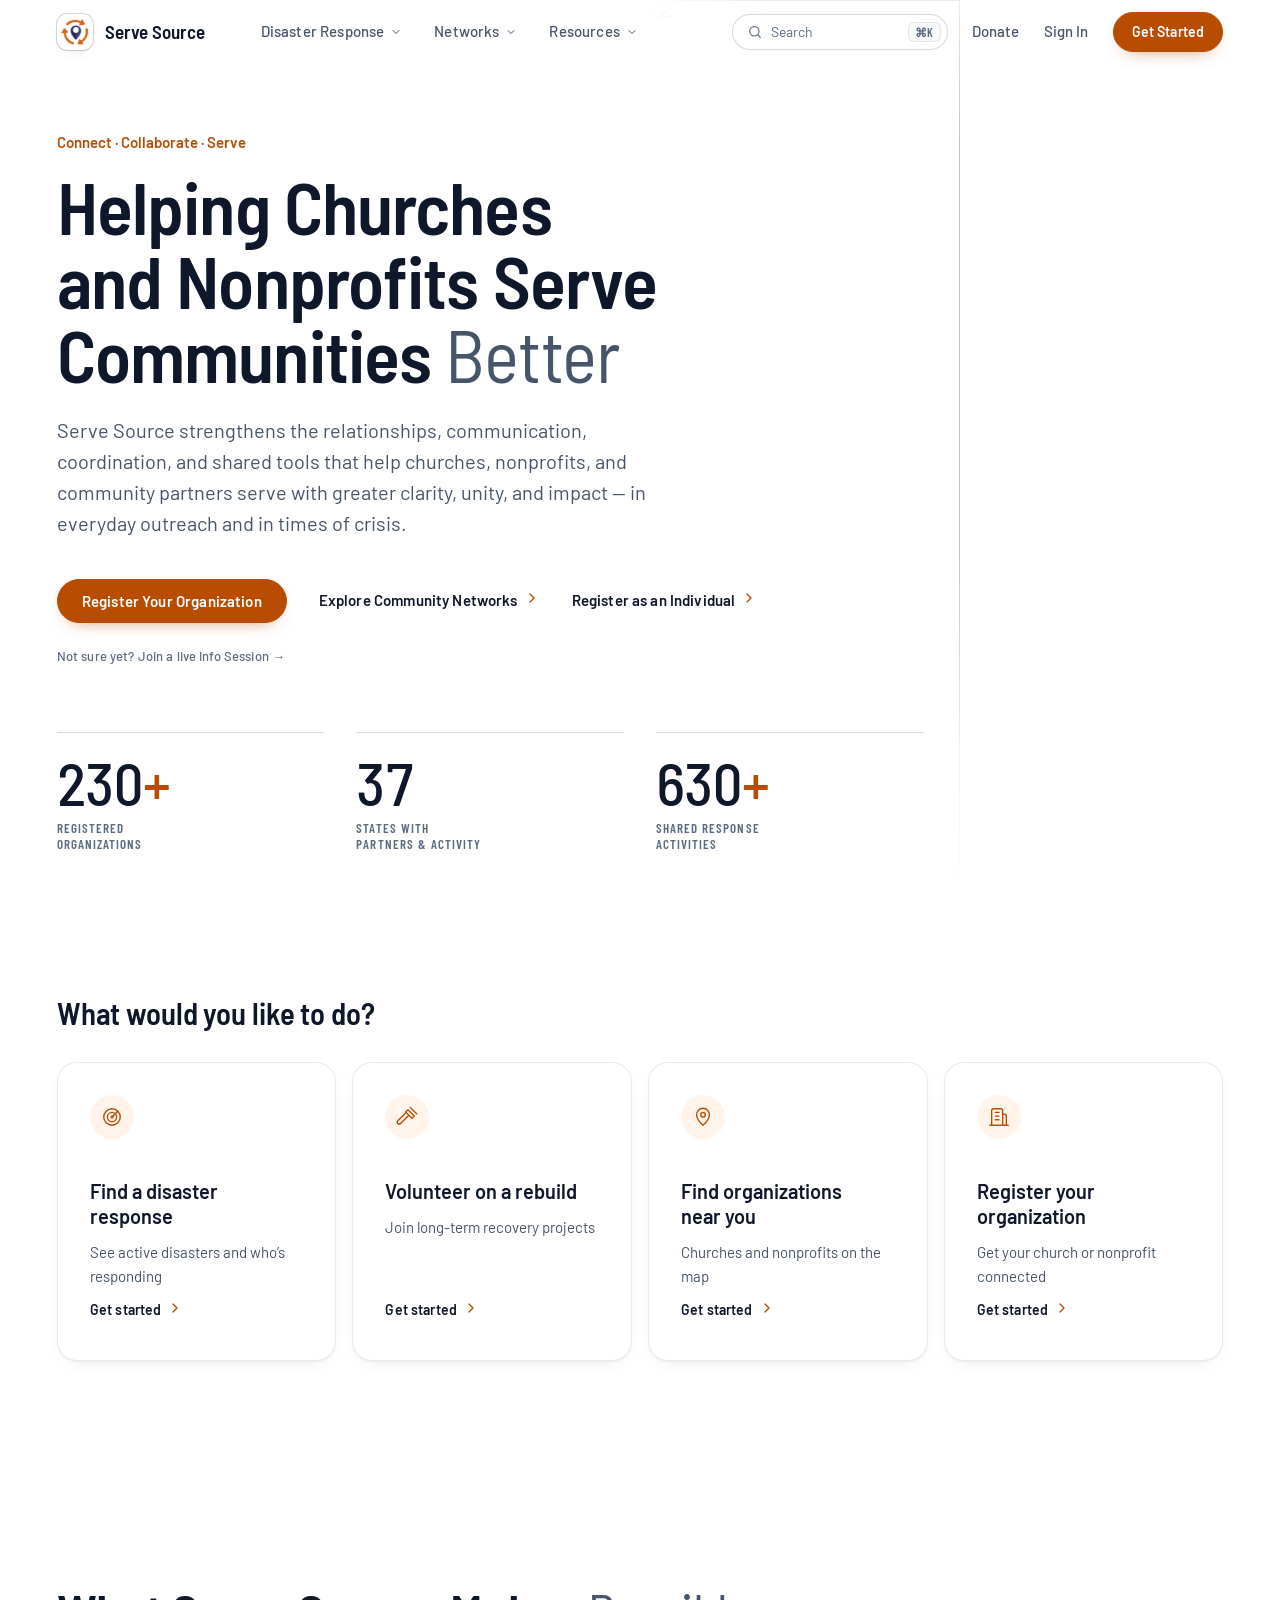
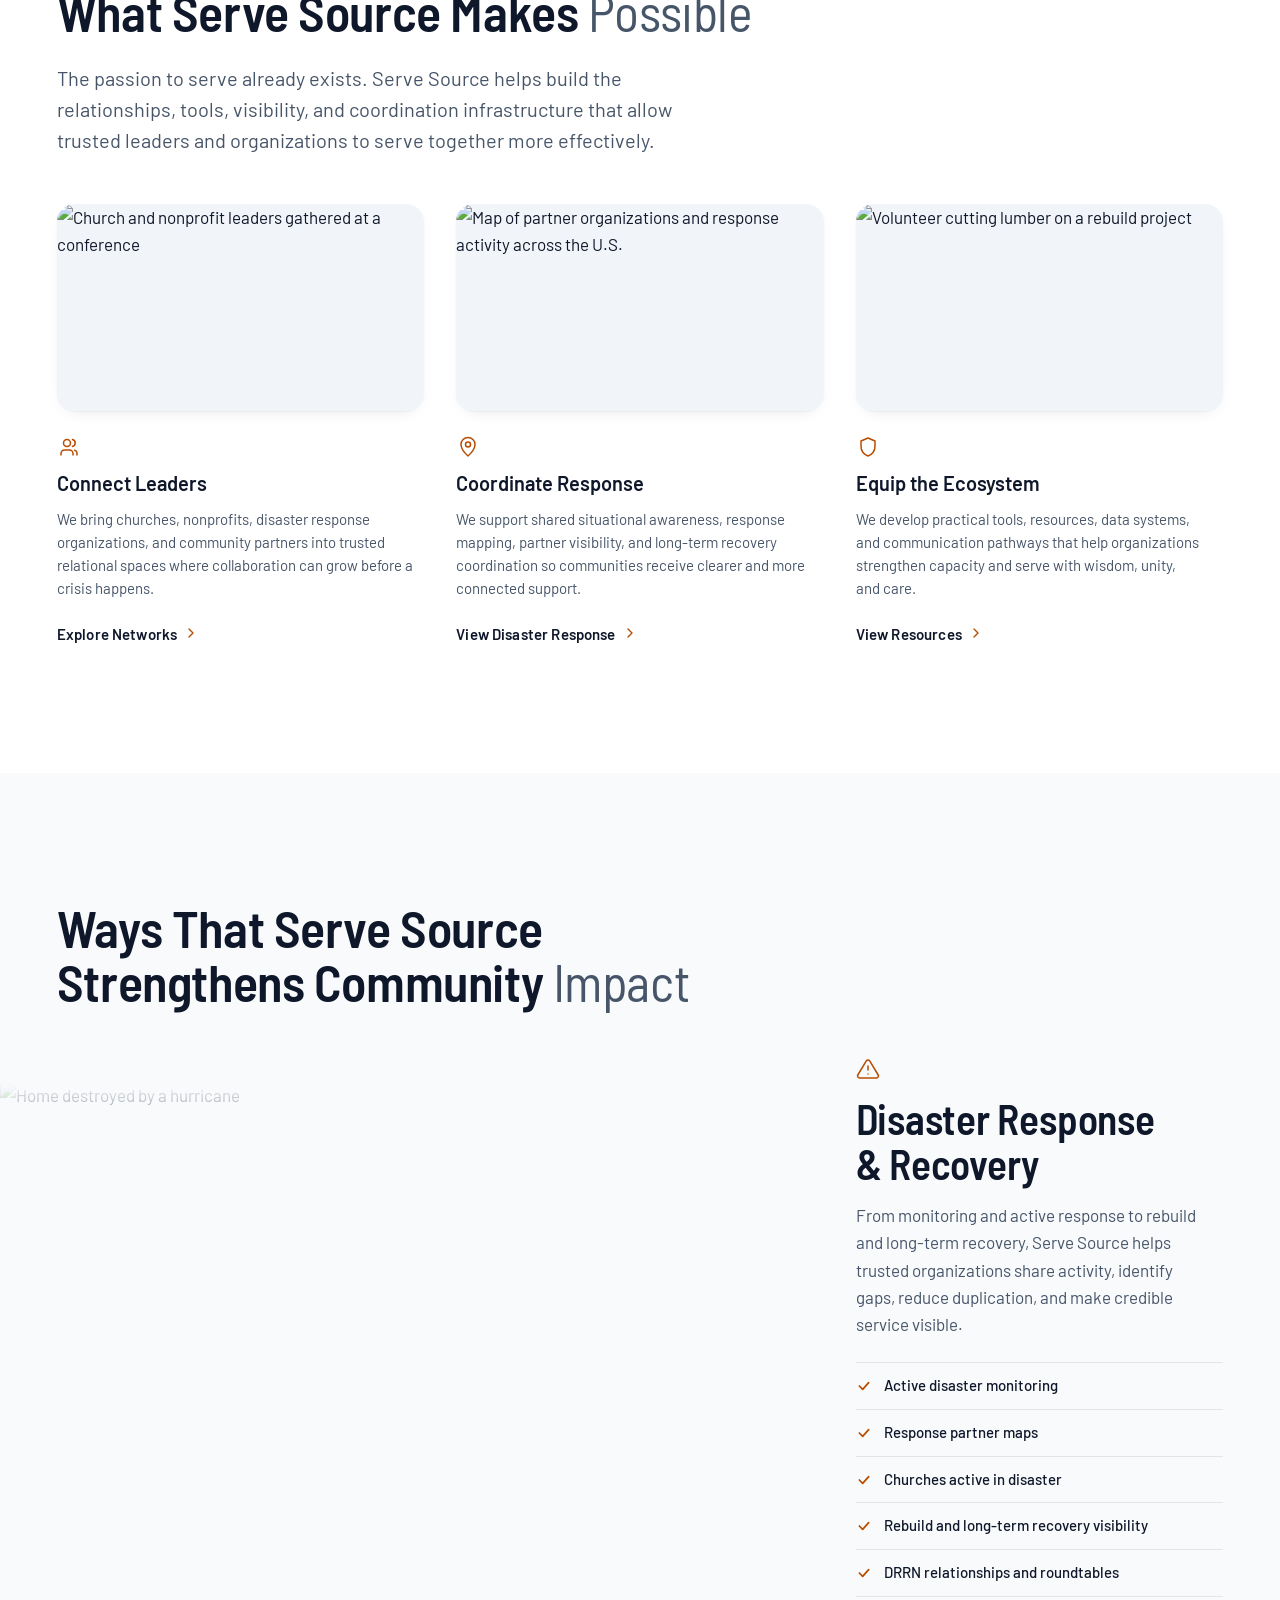
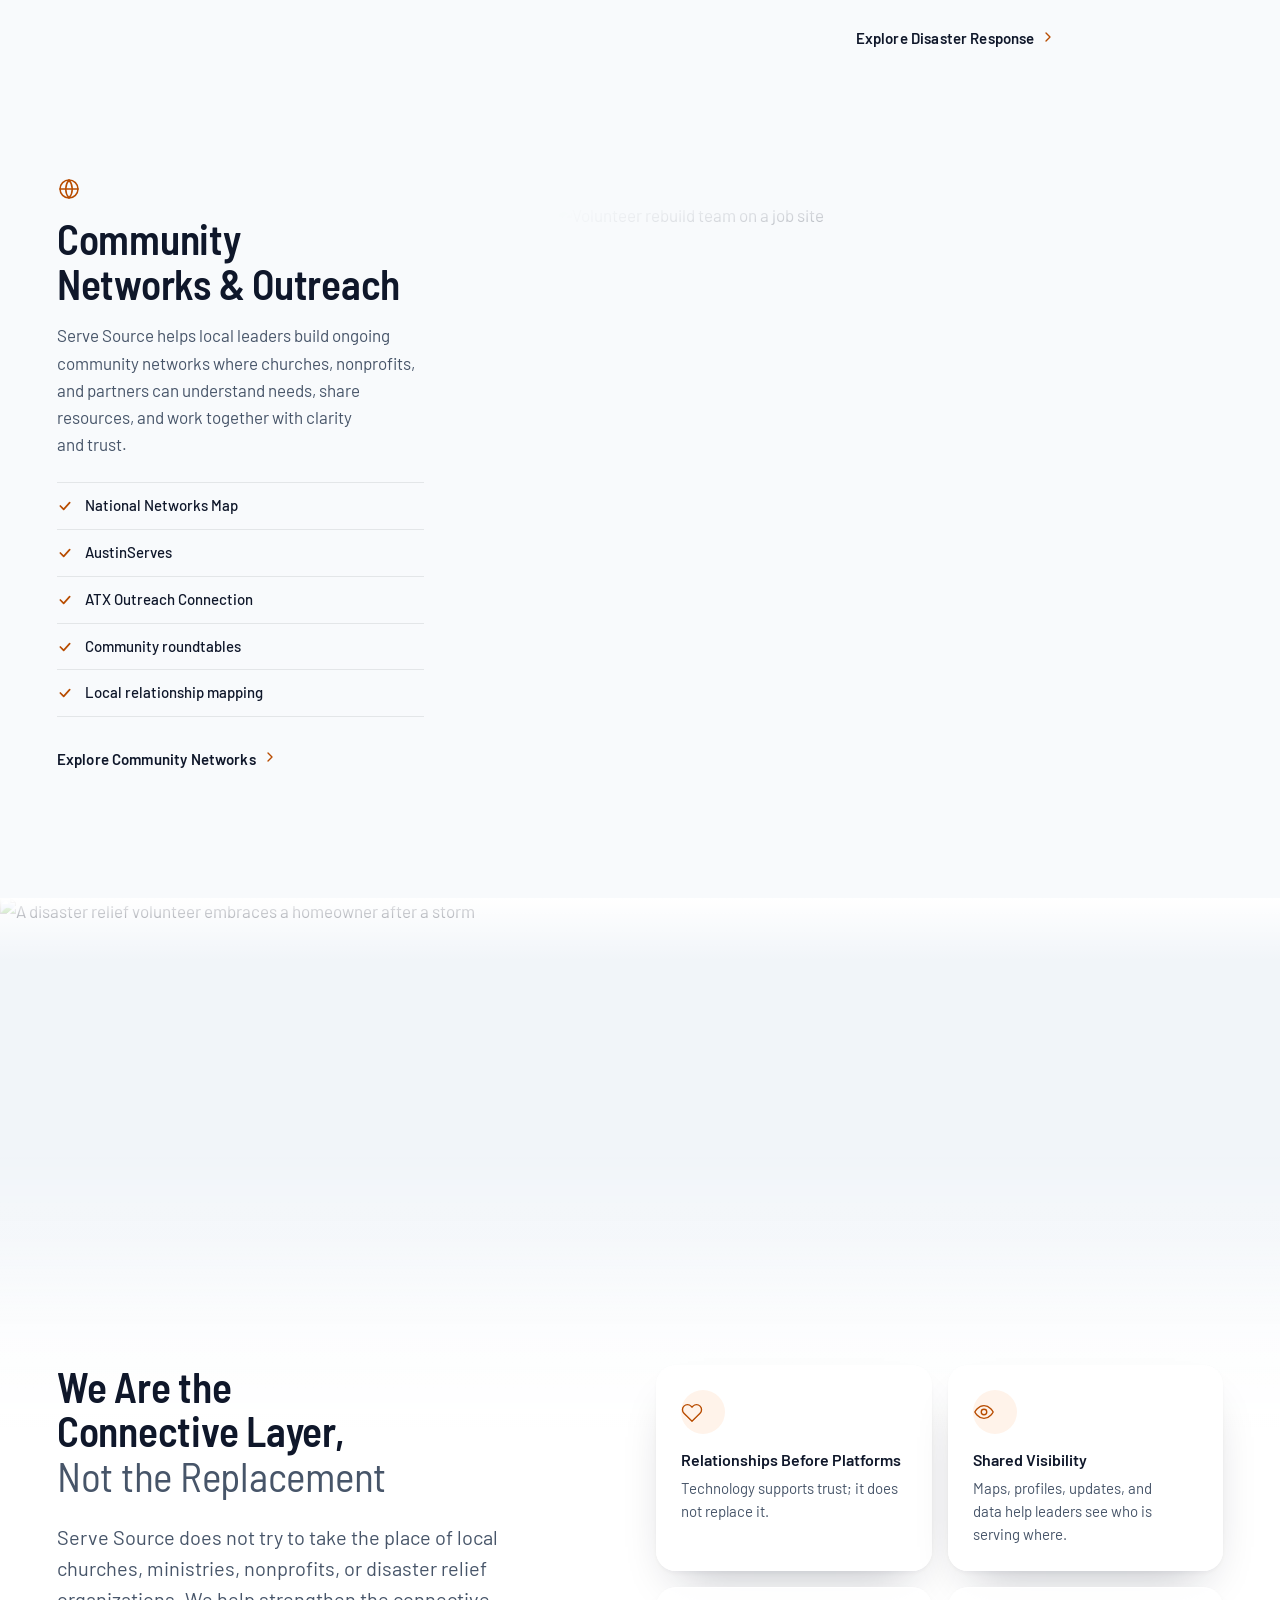
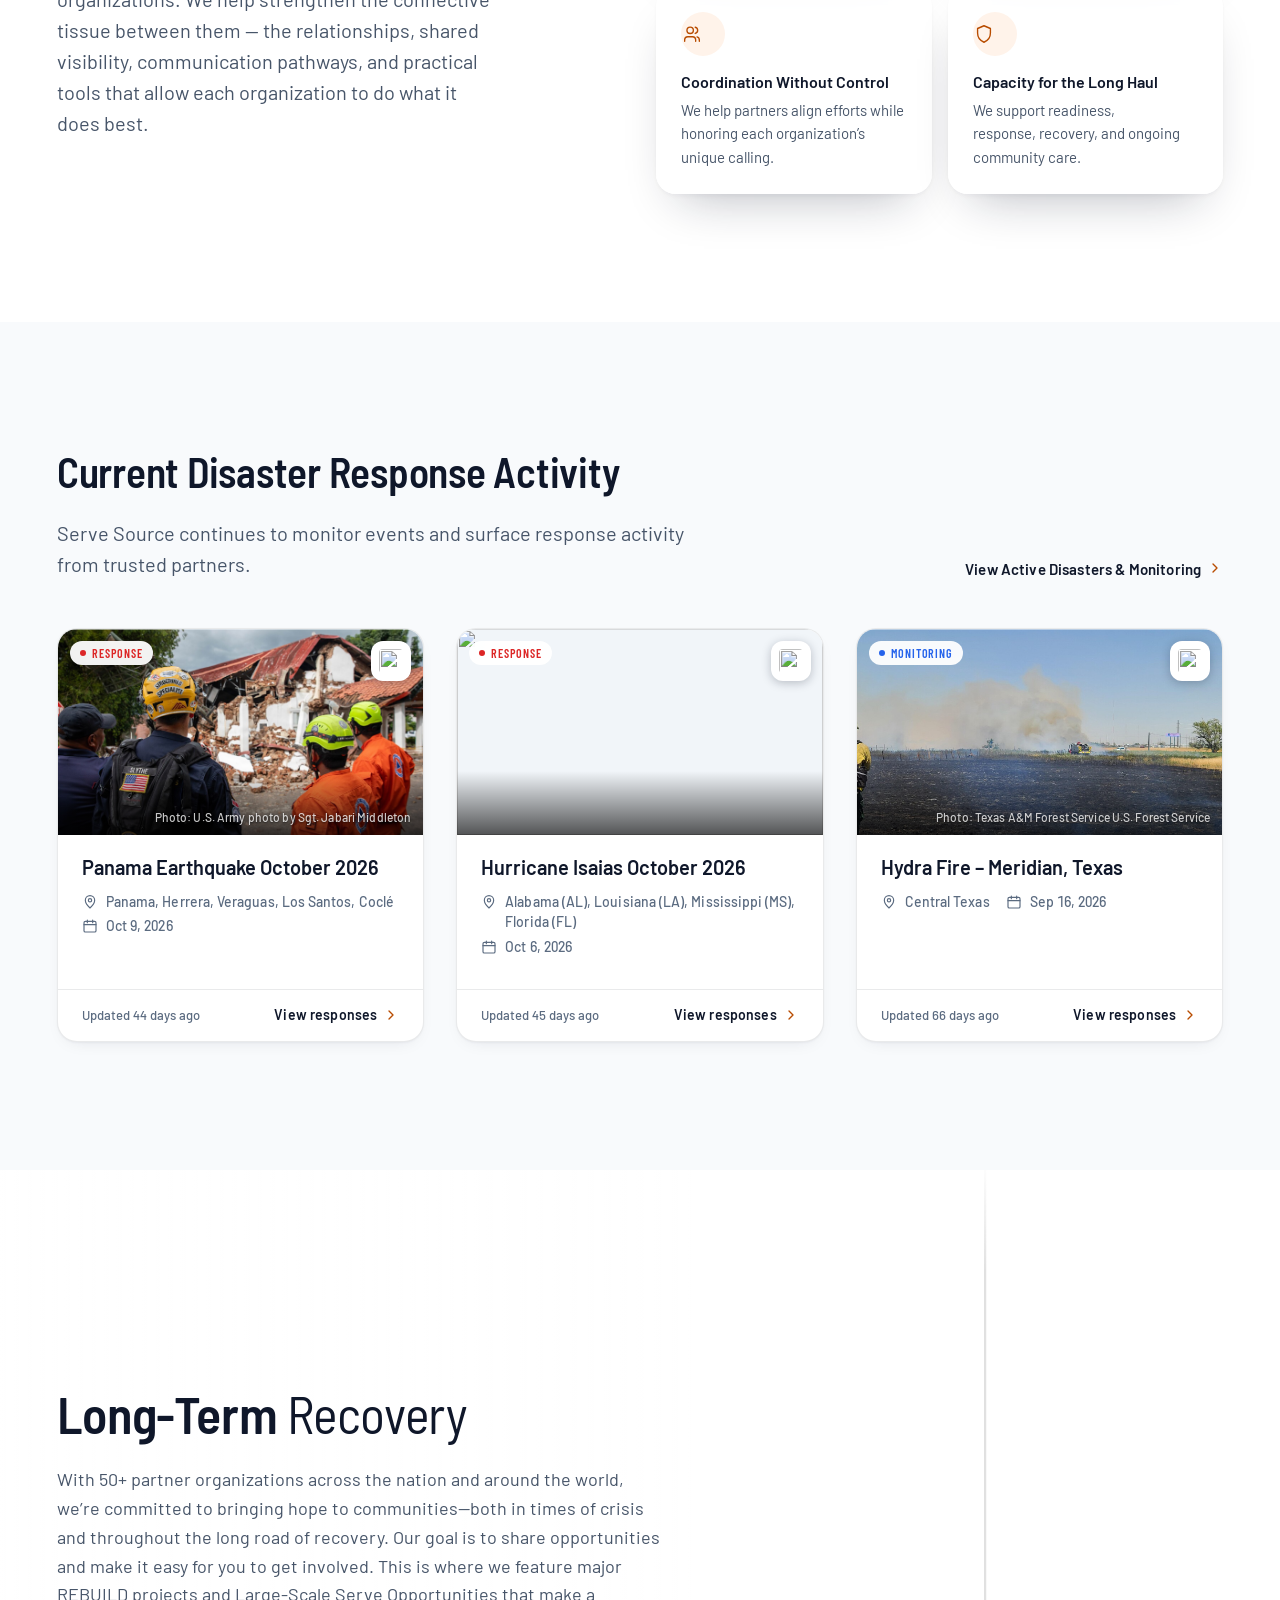
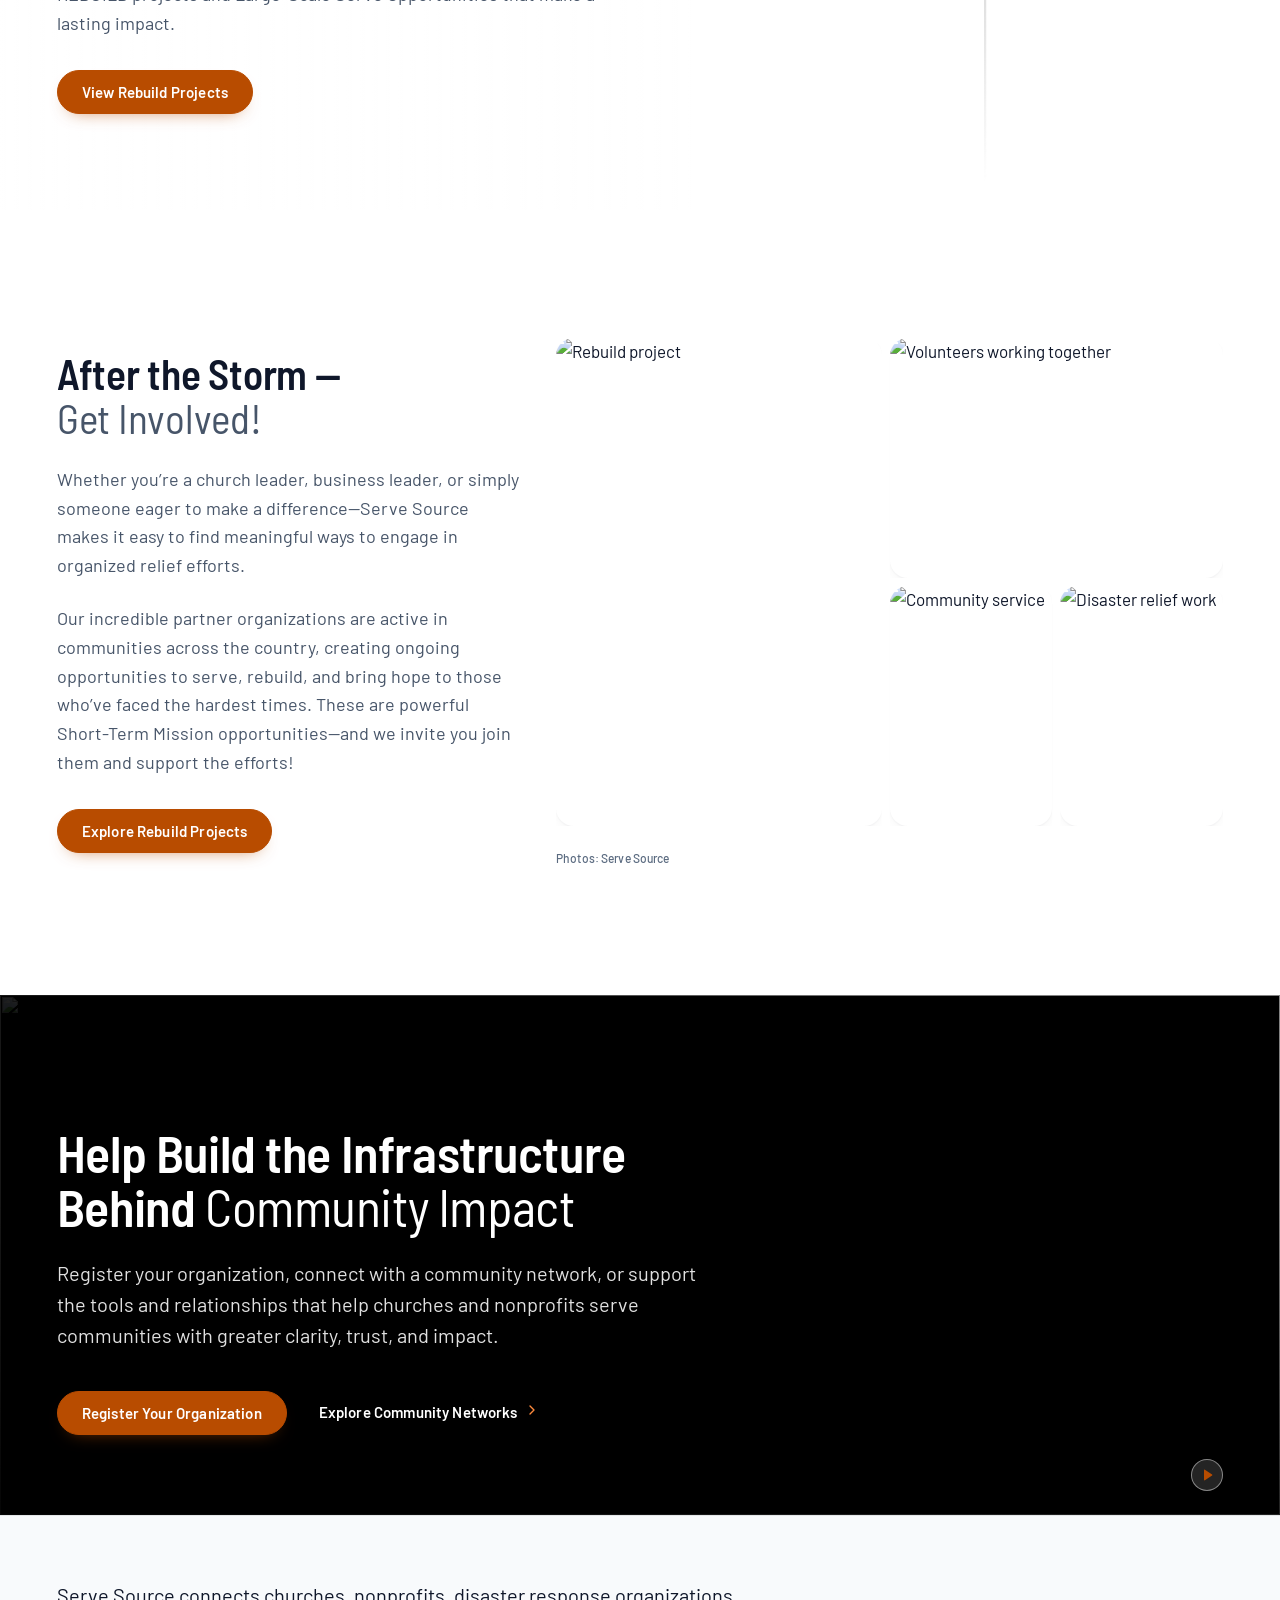
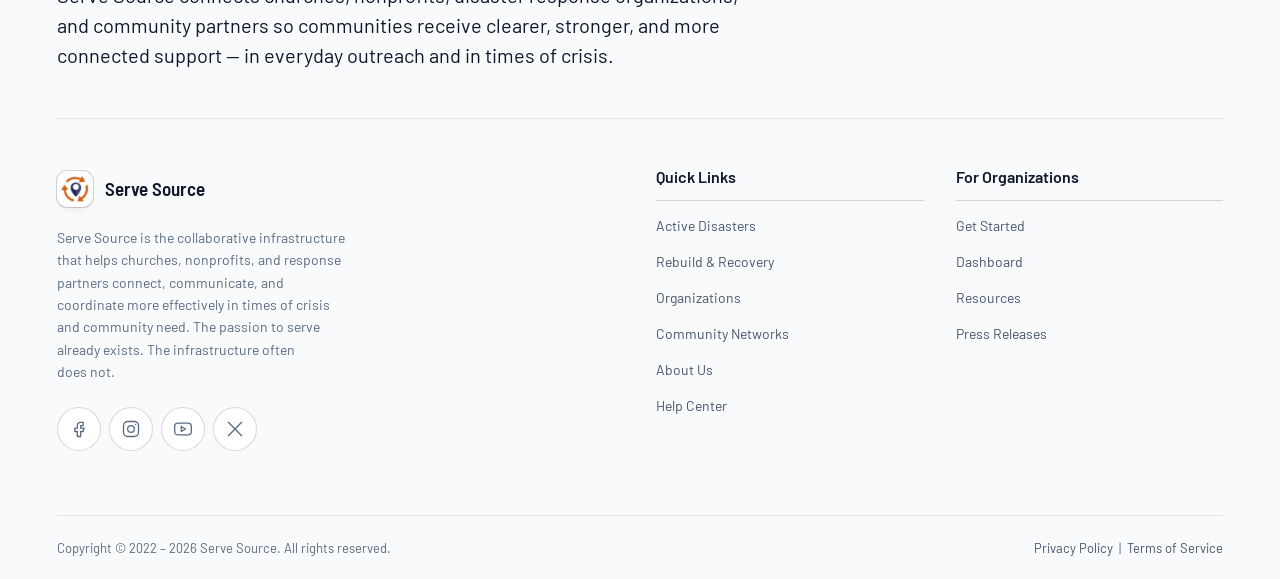
==== commit 042cc08a: "Match dark and light: one shared component system, pill buttons, rounded cards, same motion, phone p" ====
--- a/index.html
+++ b/index.html
@@ -2,7 +2,8 @@
 <html lang="en">
 <head>
 <meta charset="utf-8">
-<meta name="viewport" content="width=device-width, initial-scale=1">
+<meta name="viewport" content="width=device-width, initial-scale=1, viewport-fit=cover">
+<meta name="theme-color" content="#ffffff">
 <meta name="robots" content="noindex, nofollow">
 <title>Serve Source | Supporting Those Who Serve Communities</title>
 <meta name="description" content="Serve Source is the collaborative infrastructure that helps churches, nonprofits, and response partners connect, communicate, and coordinate more effectively in times of crisis and community need. The passion to serve already exists. The infrastructure often does not.">
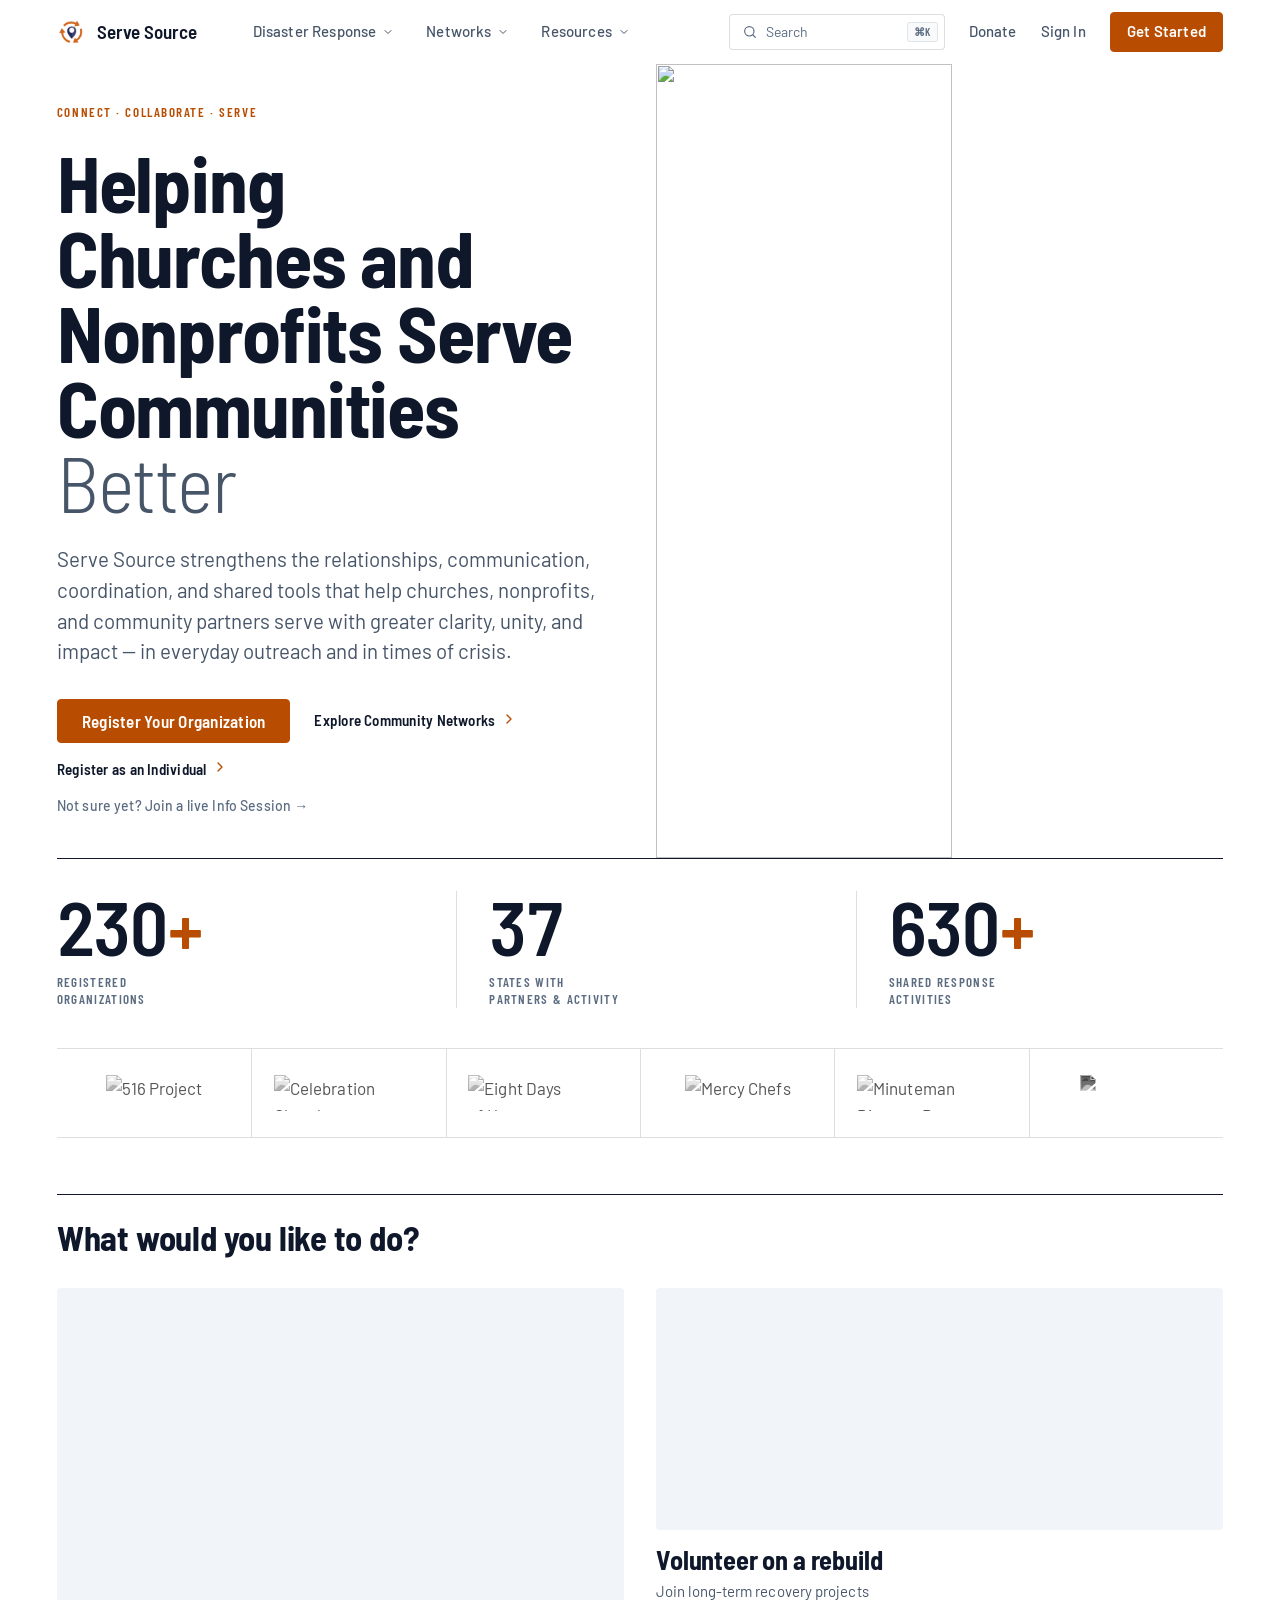
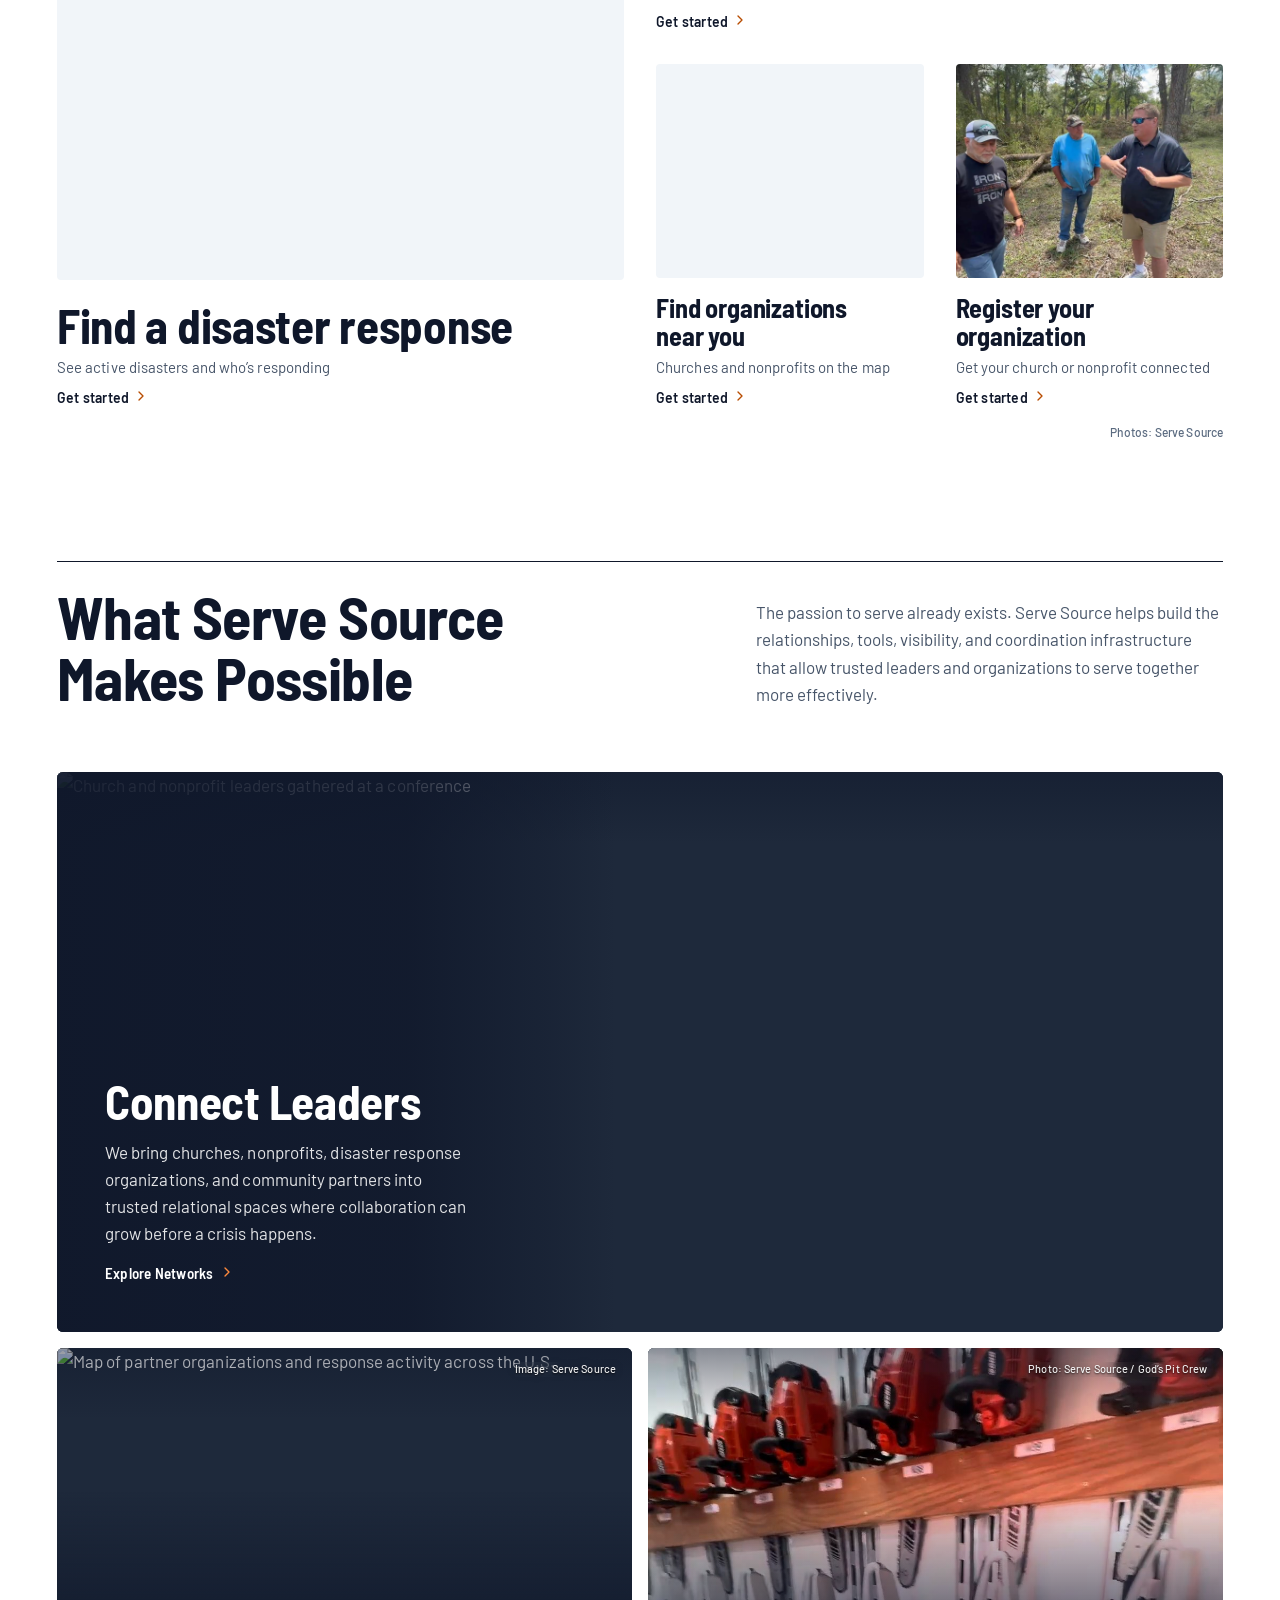
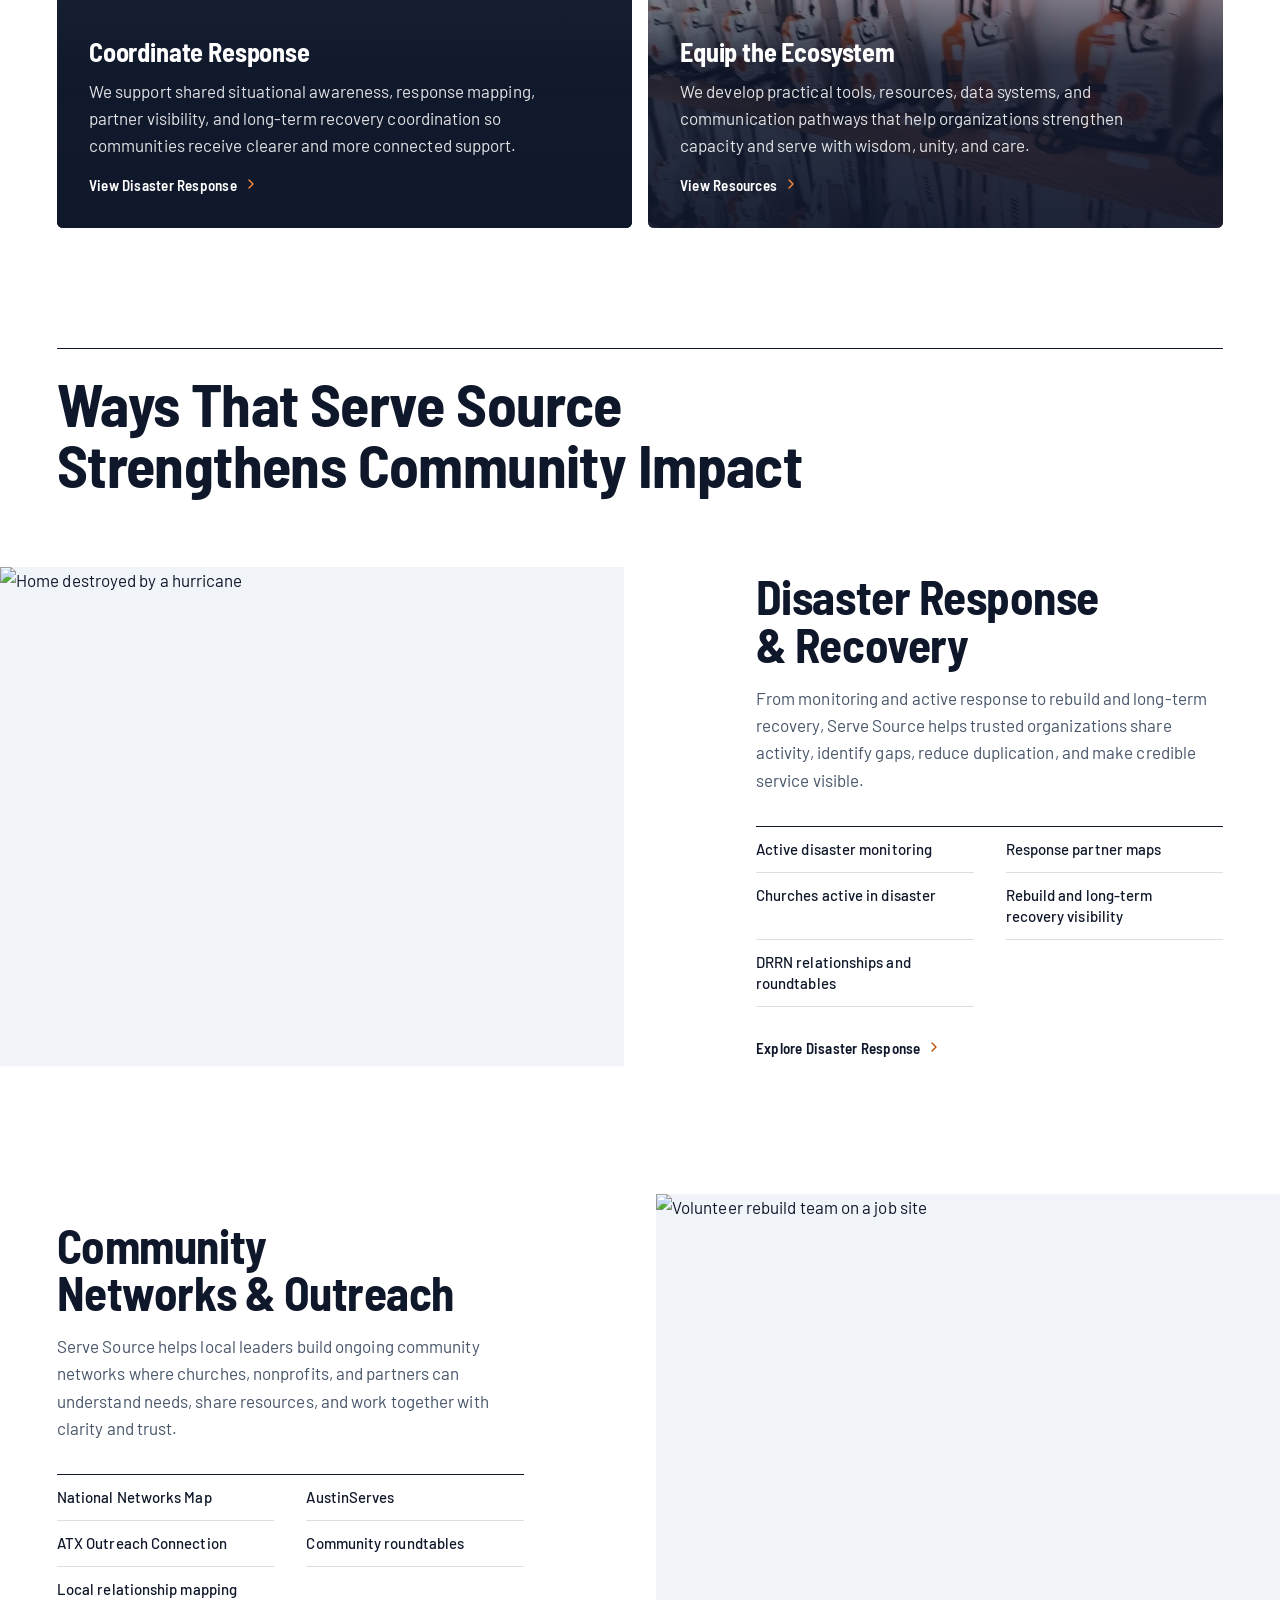
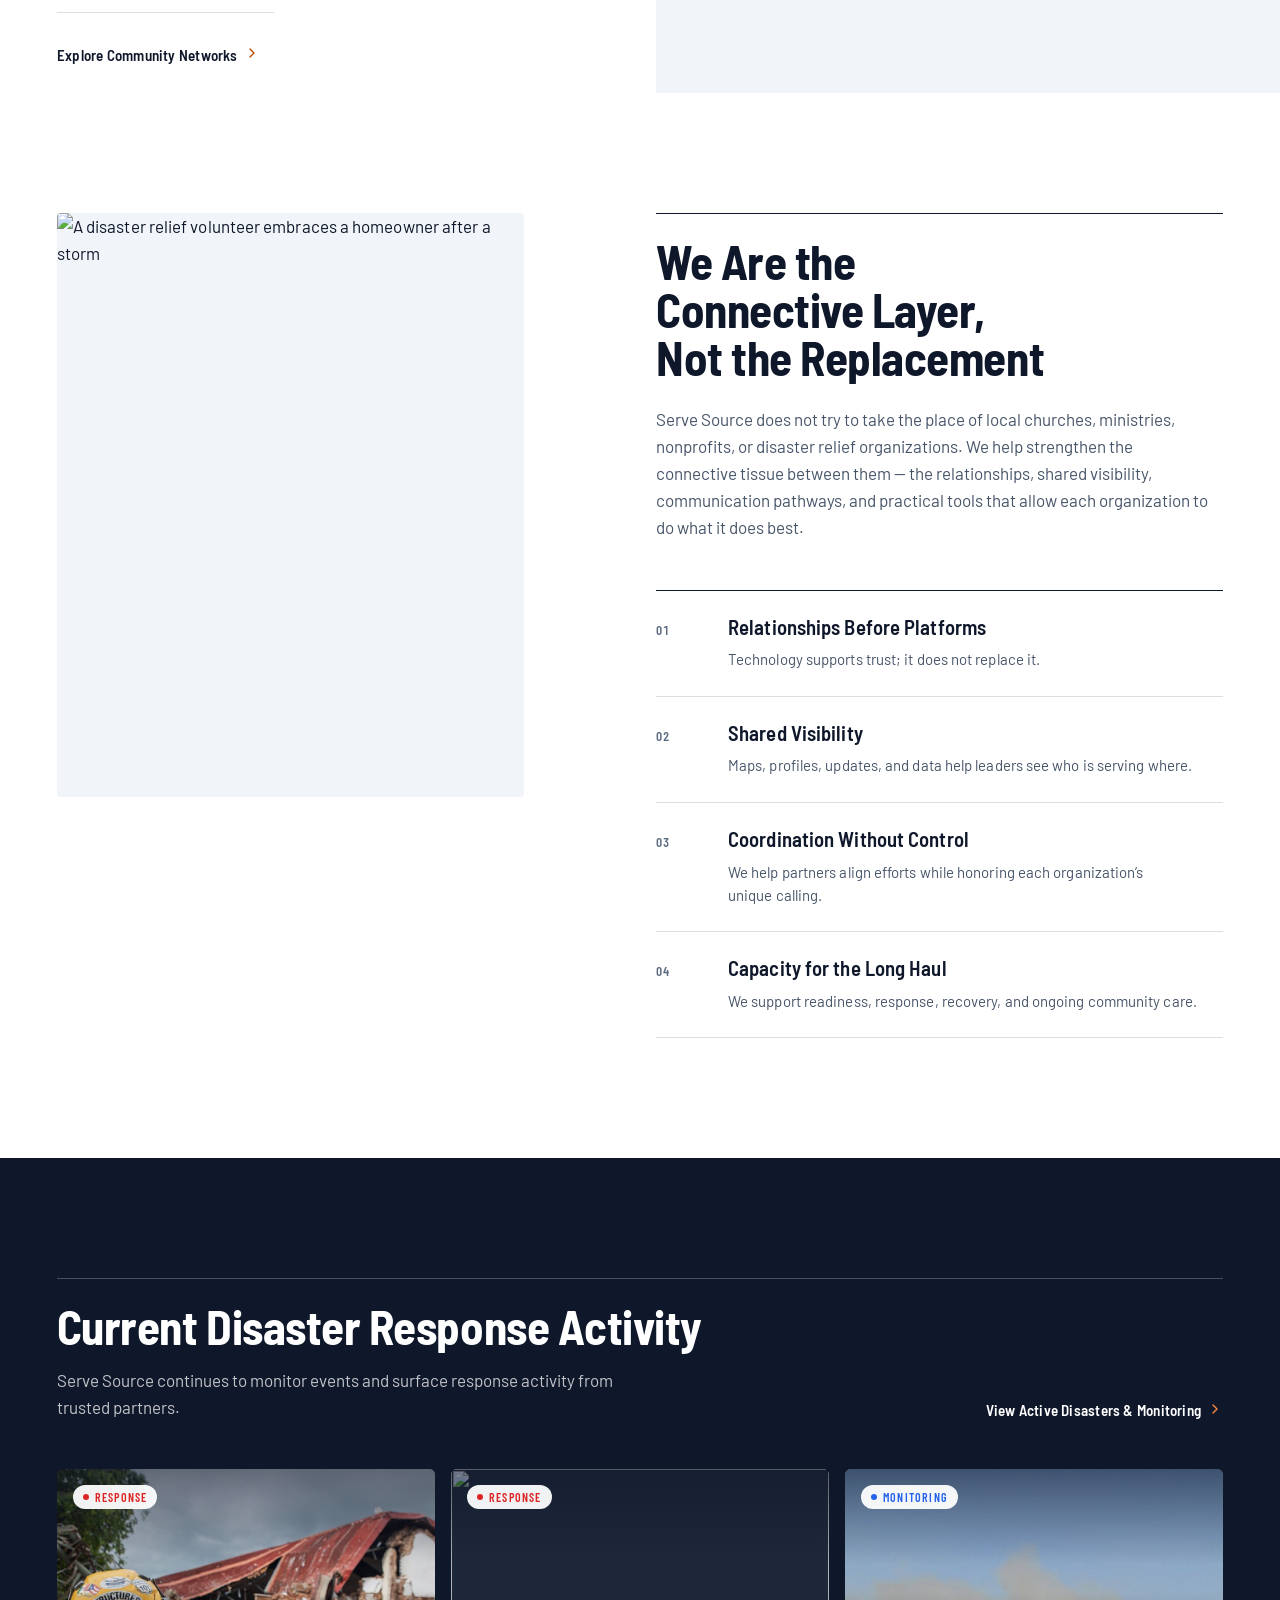
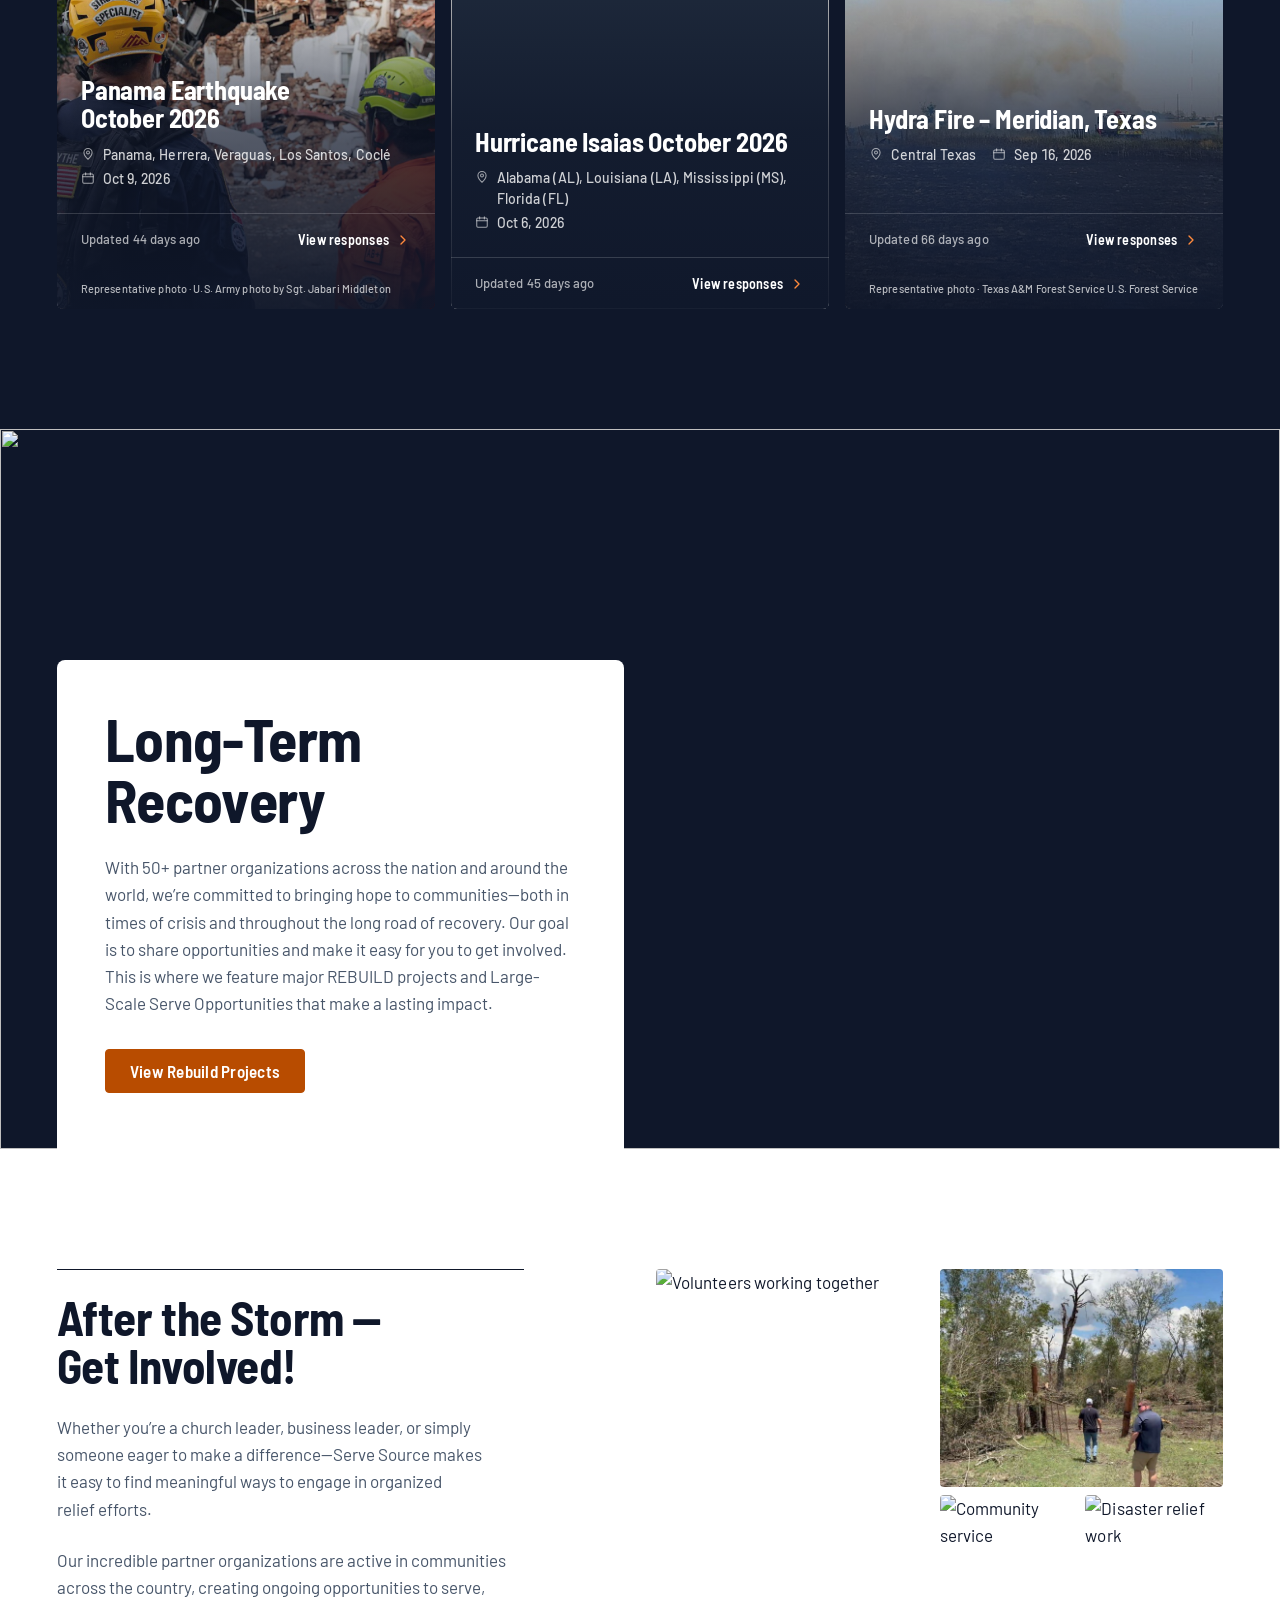
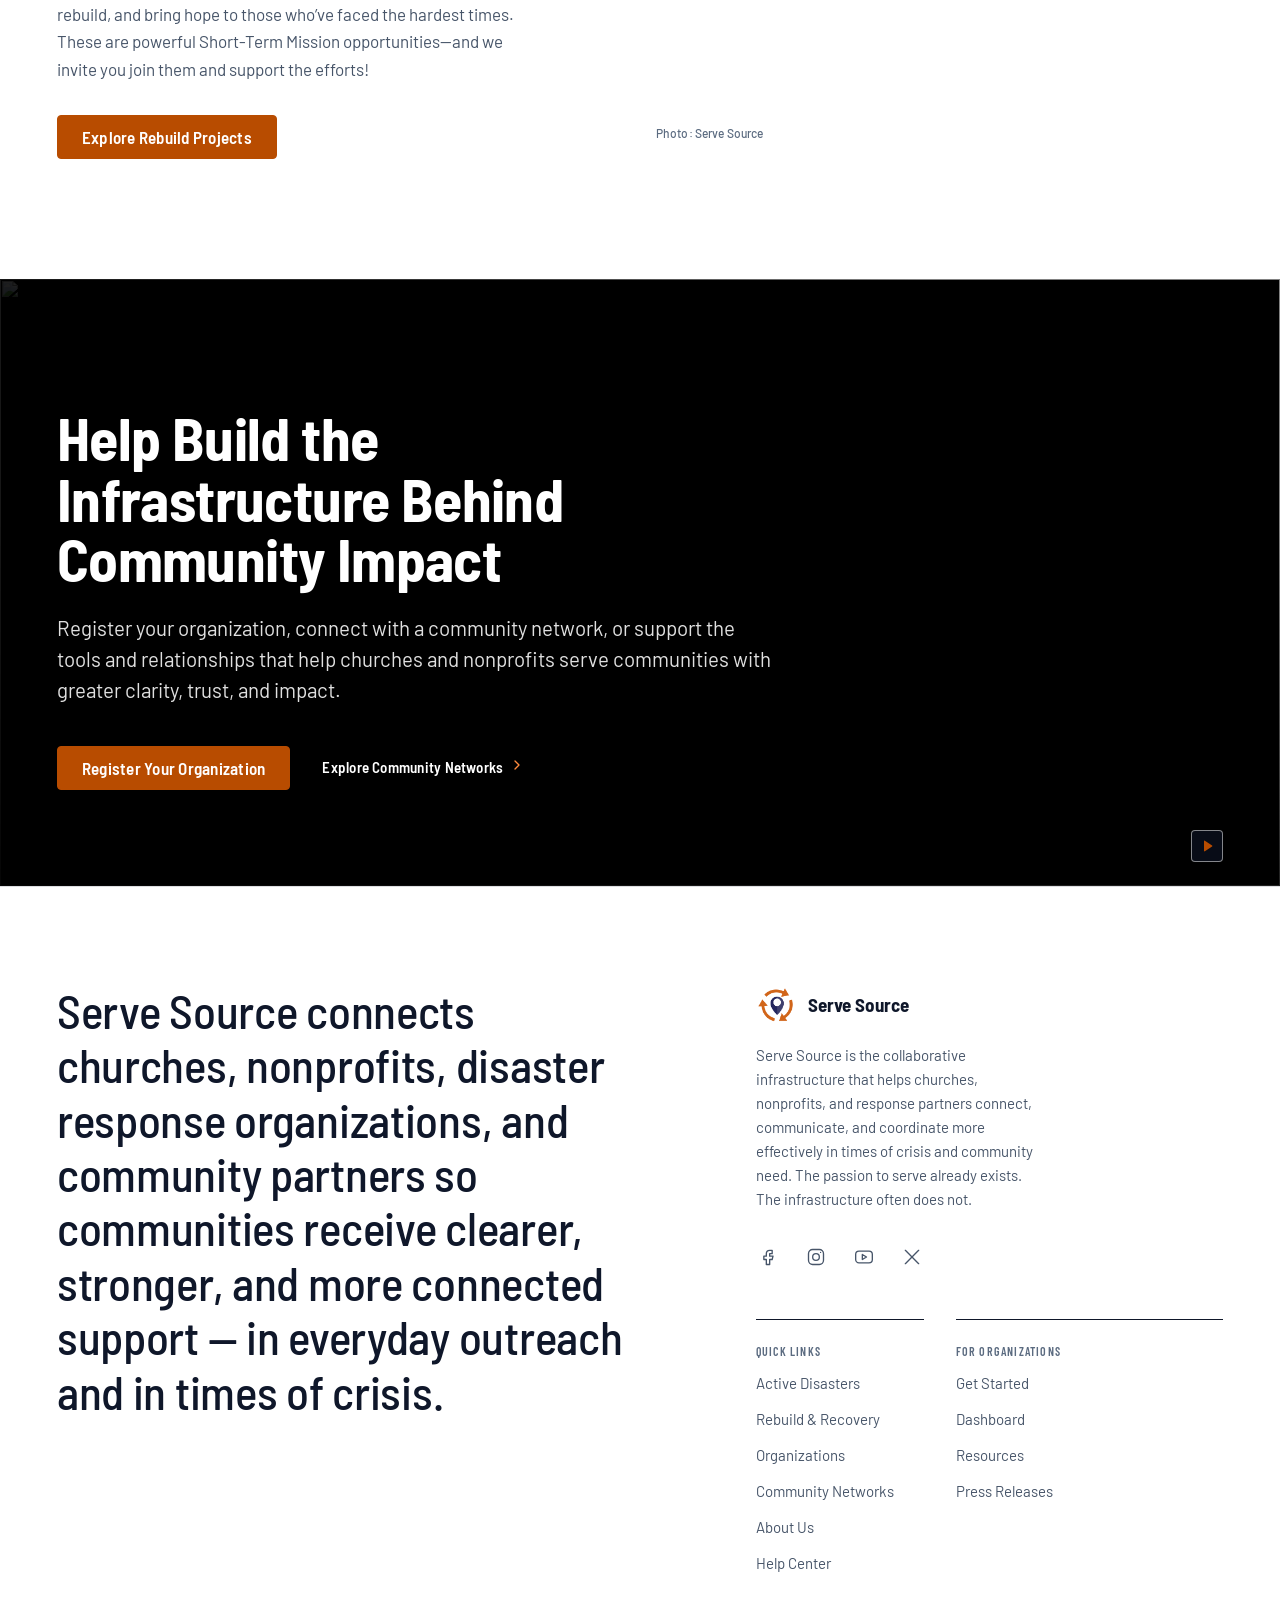
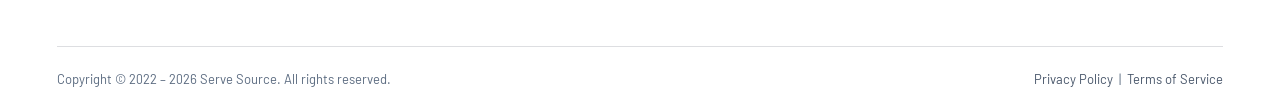
==== commit 4fe91a3e: "Professional light rebuild: photo-backed tiles and cards, partner strip, lettering kits, full-width " ====
--- a/index.html
+++ b/index.html
@@ -34,6 +34,7 @@
         <div><dt>States with Partners &amp; Activity</dt><dd data-stat="states_with_activity">37</dd></div>
         <div><dt>Shared Response Activities</dt><dd data-stat="shared_response_activities">630+</dd></div>
       </dl>
+      <ul class="proof-logos" id="proof-logos" aria-label="Partner organizations" hidden></ul>
     </div>
   </section>
 
@@ -42,10 +43,10 @@
     <div class="wrap">
       <h2>What would you like to do?</h2>
       <div class="intent-grid">
-        <a class="intent" href="disasters.html"><span class="ic" data-icon="radar"></span><b>Find a disaster response</b><span class="d">See active disasters and who’s responding</span><span class="go">Get started <span data-icon="chevronRight"></span></span></a>
-        <a class="intent" href="rebuild.html"><span class="ic" data-icon="hammer"></span><b>Volunteer on a rebuild</b><span class="d">Join long-term recovery projects</span><span class="go">Get started <span data-icon="chevronRight"></span></span></a>
-        <a class="intent" href="organizations.html"><span class="ic" data-icon="pin"></span><b>Find organizations near you</b><span class="d">Churches and nonprofits on the map</span><span class="go">Get started <span data-icon="chevronRight"></span></span></a>
-        <a class="intent" href="https://app.servesource.org/GetStarted" target="_blank" rel="noopener"><span class="ic" data-icon="building"></span><b>Register your organization</b><span class="d">Get your church or nonprofit connected</span><span class="go">Get started <span data-icon="chevronRight"></span></span></a>
+        <a class="intent" href="disasters.html"><img class="intent-media" src="https://static.wixstatic.com/media/4f0518_6dcb3687e60e414ca1e675886d86a6c9~mv2.jpeg/v1/fit/w_1600,h_3200,q_85,enc_auto/4f0518_6dcb3687e60e414ca1e675886d86a6c9~mv2.jpeg" srcset="https://static.wixstatic.com/media/4f0518_6dcb3687e60e414ca1e675886d86a6c9~mv2.jpeg/v1/fit/w_900,h_1800,q_85,enc_auto/4f0518_6dcb3687e60e414ca1e675886d86a6c9~mv2.jpeg 900w, https://static.wixstatic.com/media/4f0518_6dcb3687e60e414ca1e675886d86a6c9~mv2.jpeg/v1/fit/w_1600,h_3200,q_85,enc_auto/4f0518_6dcb3687e60e414ca1e675886d86a6c9~mv2.jpeg 1600w" sizes="(min-width: 1069px) 50vw, (min-width: 735px) 50vw, 85vw" alt="" loading="lazy" decoding="async" style="object-position:45% 50%"><span class="ic" data-icon="radar"></span><b>Find a disaster response</b><span class="d">See active disasters and who’s responding</span><span class="go">Get started <span data-icon="chevronRight"></span></span></a>
+        <a class="intent" href="rebuild.html"><img class="intent-media" src="https://static.wixstatic.com/media/f83a26_0f45a7fbcb3846baa60ef1114c9bf8c4~mv2.jpeg/v1/fit/w_1061,h_2122,q_85,enc_auto/f83a26_0f45a7fbcb3846baa60ef1114c9bf8c4~mv2.jpeg" srcset="https://static.wixstatic.com/media/f83a26_0f45a7fbcb3846baa60ef1114c9bf8c4~mv2.jpeg/v1/fit/w_640,h_1280,q_85,enc_auto/f83a26_0f45a7fbcb3846baa60ef1114c9bf8c4~mv2.jpeg 640w, https://static.wixstatic.com/media/f83a26_0f45a7fbcb3846baa60ef1114c9bf8c4~mv2.jpeg/v1/fit/w_1061,h_2122,q_85,enc_auto/f83a26_0f45a7fbcb3846baa60ef1114c9bf8c4~mv2.jpeg 1061w" sizes="(min-width: 1069px) 42vw, (min-width: 735px) 50vw, 80vw" alt="" loading="lazy" decoding="async" style="object-position:50% 50%"><span class="ic" data-icon="hammer"></span><b>Volunteer on a rebuild</b><span class="d">Join long-term recovery projects</span><span class="go">Get started <span data-icon="chevronRight"></span></span></a>
+        <a class="intent" href="organizations.html"><img class="intent-media" src="https://static.wixstatic.com/media/f83a26_a084c13a3b48450da7040d4ecd6aec8a~mv2.jpeg/v1/fit/w_1400,h_2800,q_85,enc_auto/f83a26_a084c13a3b48450da7040d4ecd6aec8a~mv2.jpeg" srcset="https://static.wixstatic.com/media/f83a26_a084c13a3b48450da7040d4ecd6aec8a~mv2.jpeg/v1/fit/w_600,h_1200,q_85,enc_auto/f83a26_a084c13a3b48450da7040d4ecd6aec8a~mv2.jpeg 600w, https://static.wixstatic.com/media/f83a26_a084c13a3b48450da7040d4ecd6aec8a~mv2.jpeg/v1/fit/w_1000,h_2000,q_85,enc_auto/f83a26_a084c13a3b48450da7040d4ecd6aec8a~mv2.jpeg 1000w, https://static.wixstatic.com/media/f83a26_a084c13a3b48450da7040d4ecd6aec8a~mv2.jpeg/v1/fit/w_1400,h_2800,q_85,enc_auto/f83a26_a084c13a3b48450da7040d4ecd6aec8a~mv2.jpeg 1400w" sizes="(min-width: 1069px) 25vw, (min-width: 735px) 50vw, 85vw" alt="" loading="lazy" decoding="async" style="object-position:50% 50%"><span class="ic" data-icon="pin"></span><b>Find organizations near you</b><span class="d">Churches and nonprofits on the map</span><span class="go">Get started <span data-icon="chevronRight"></span></span></a>
+        <a class="intent" href="https://app.servesource.org/GetStarted" target="_blank" rel="noopener"><img class="intent-media" src="assets/img/field/kempner-assessment-team.jpg" alt="" loading="lazy" decoding="async" style="object-position:40% 40%"><span class="ic" data-icon="building"></span><b>Register your organization</b><span class="d">Get your church or nonprofit connected</span><span class="go">Get started <span data-icon="chevronRight"></span></span></a>
       </div>
     </div>
   </section>
@@ -150,7 +151,7 @@
   </section>
 
   <!-- Current Disaster Response Activity -->
-  <section class="section alt">
+  <section class="section alt live">
     <div class="wrap">
       <div class="row-head">
         <div>
@@ -169,9 +170,11 @@
   <section class="band">
     <img class="band-bg" src="https://qtrypzzcjebvfcihiynt.supabase.co/storage/v1/object/public/base44-prod/public/695c704f24f26045c4d0f1c0/d615a2eda_20250719_113556.jpeg" alt="" loading="lazy">
     <div class="wrap band-inner">
+      <div class="band-plate">
       <h2 class="display">Long-Term <em>Recovery</em></h2>
       <p class="lede">With 50+ partner organizations across the nation and around the world, we’re committed to bringing hope to communities—both in times of crisis and throughout the long road of recovery. Our goal is to share opportunities and make it easy for you to get involved. This is where we feature major REBUILD projects and Large-Scale Serve Opportunities that make a lasting impact.</p>
       <a class="btn btn-primary" href="rebuild.html">View Rebuild Projects</a>
+      </div>
     </div>
   </section>
 
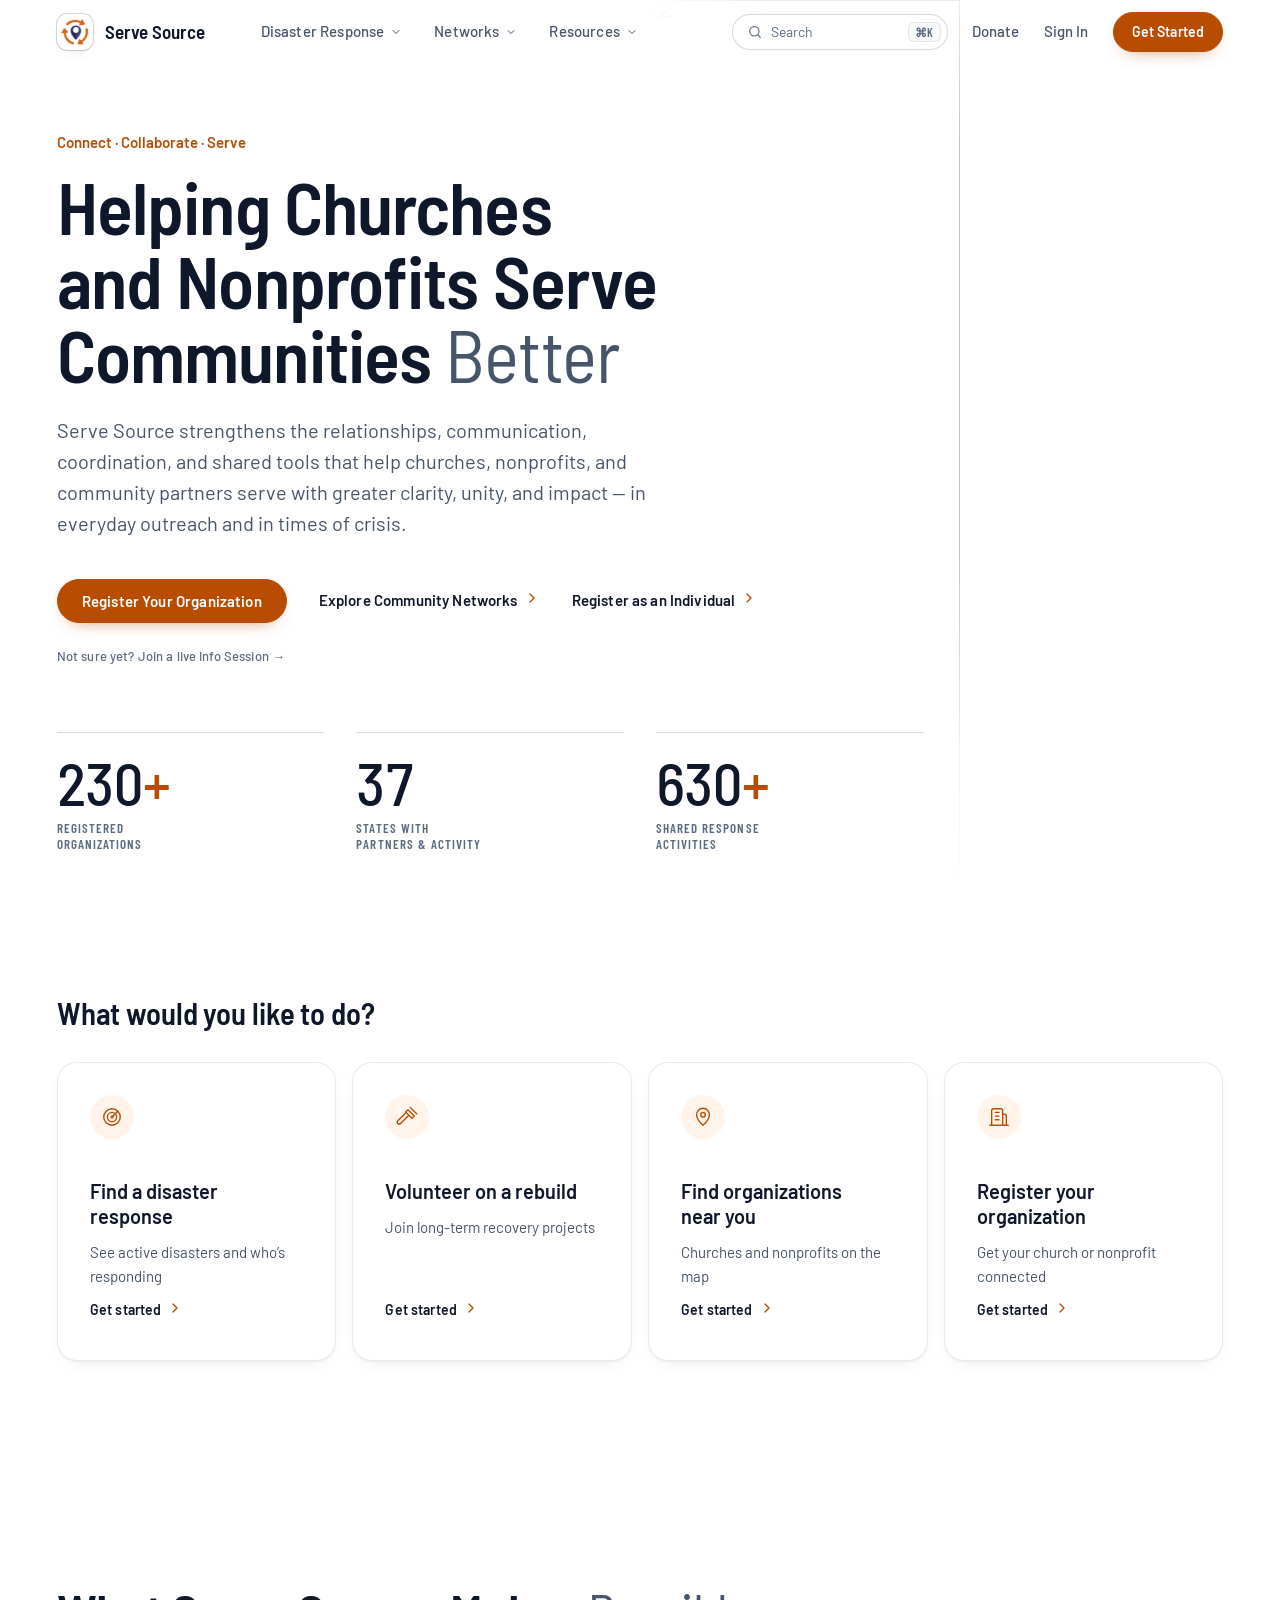
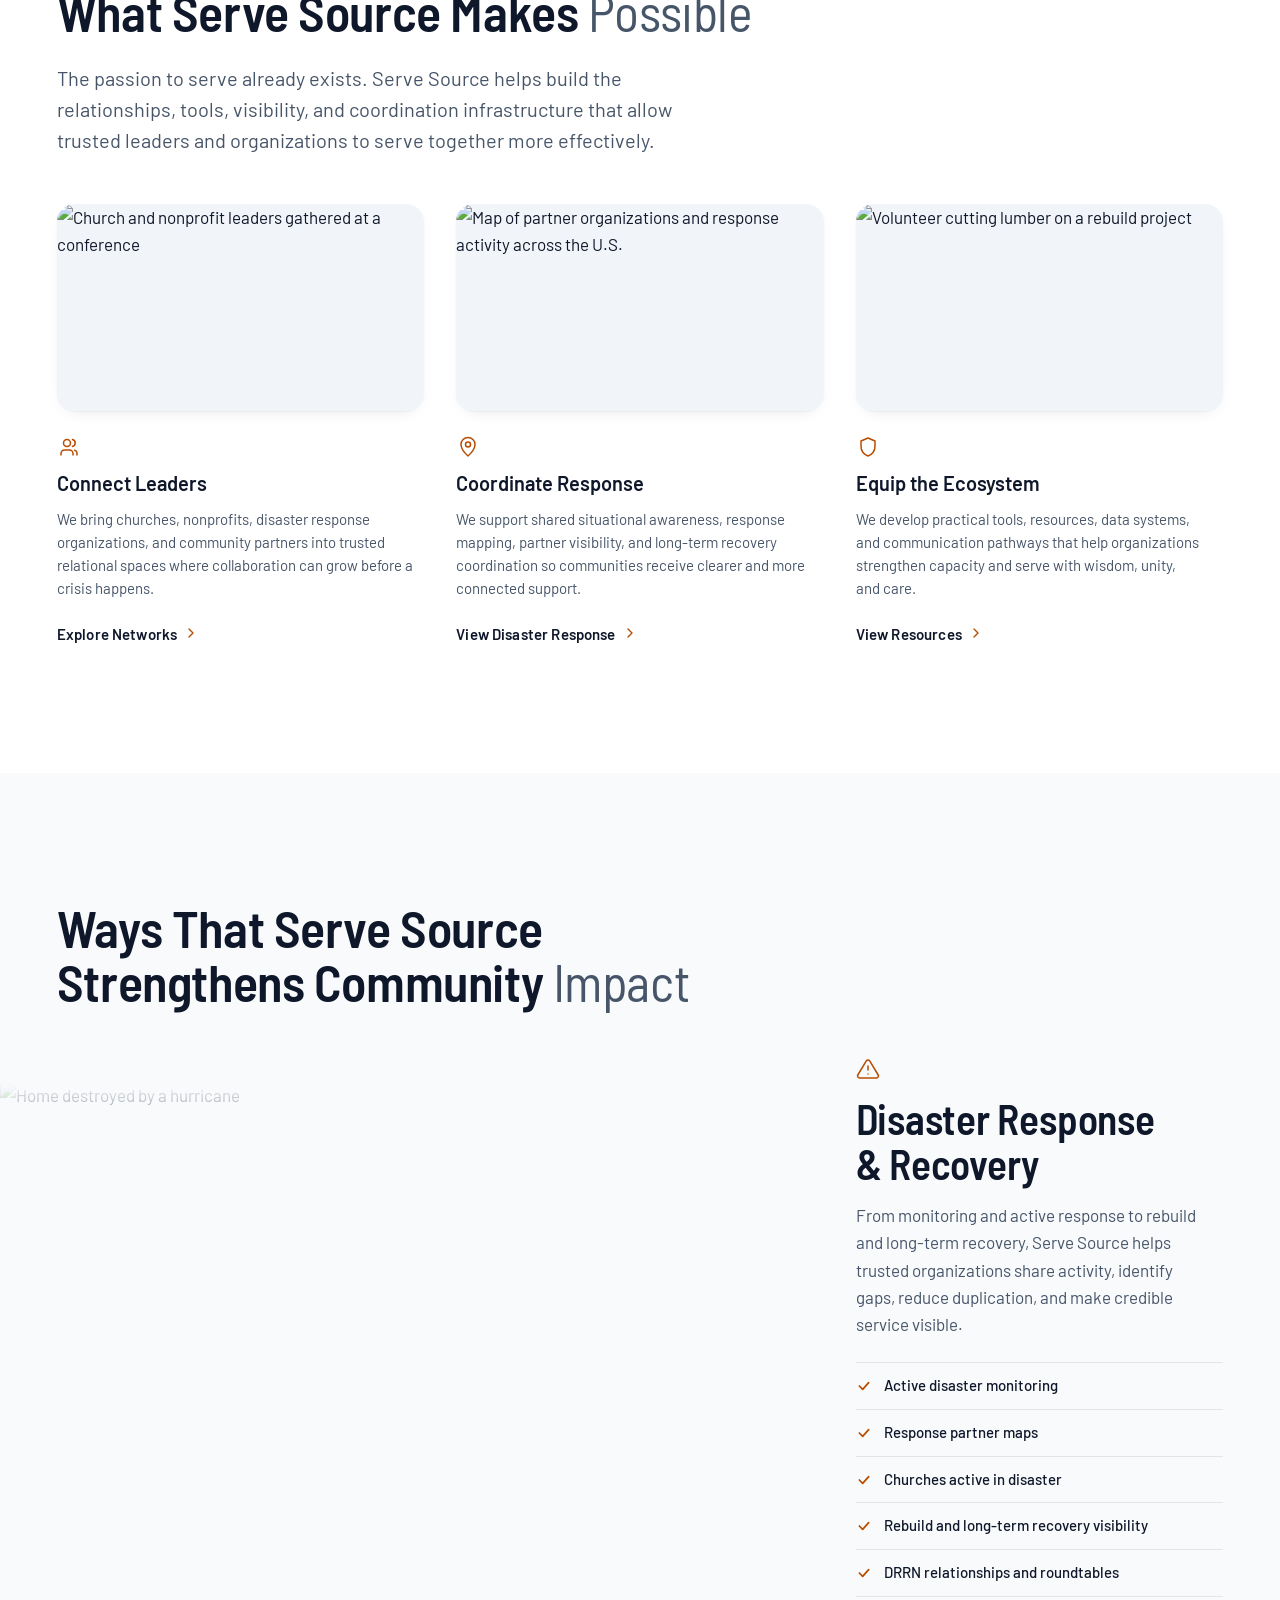
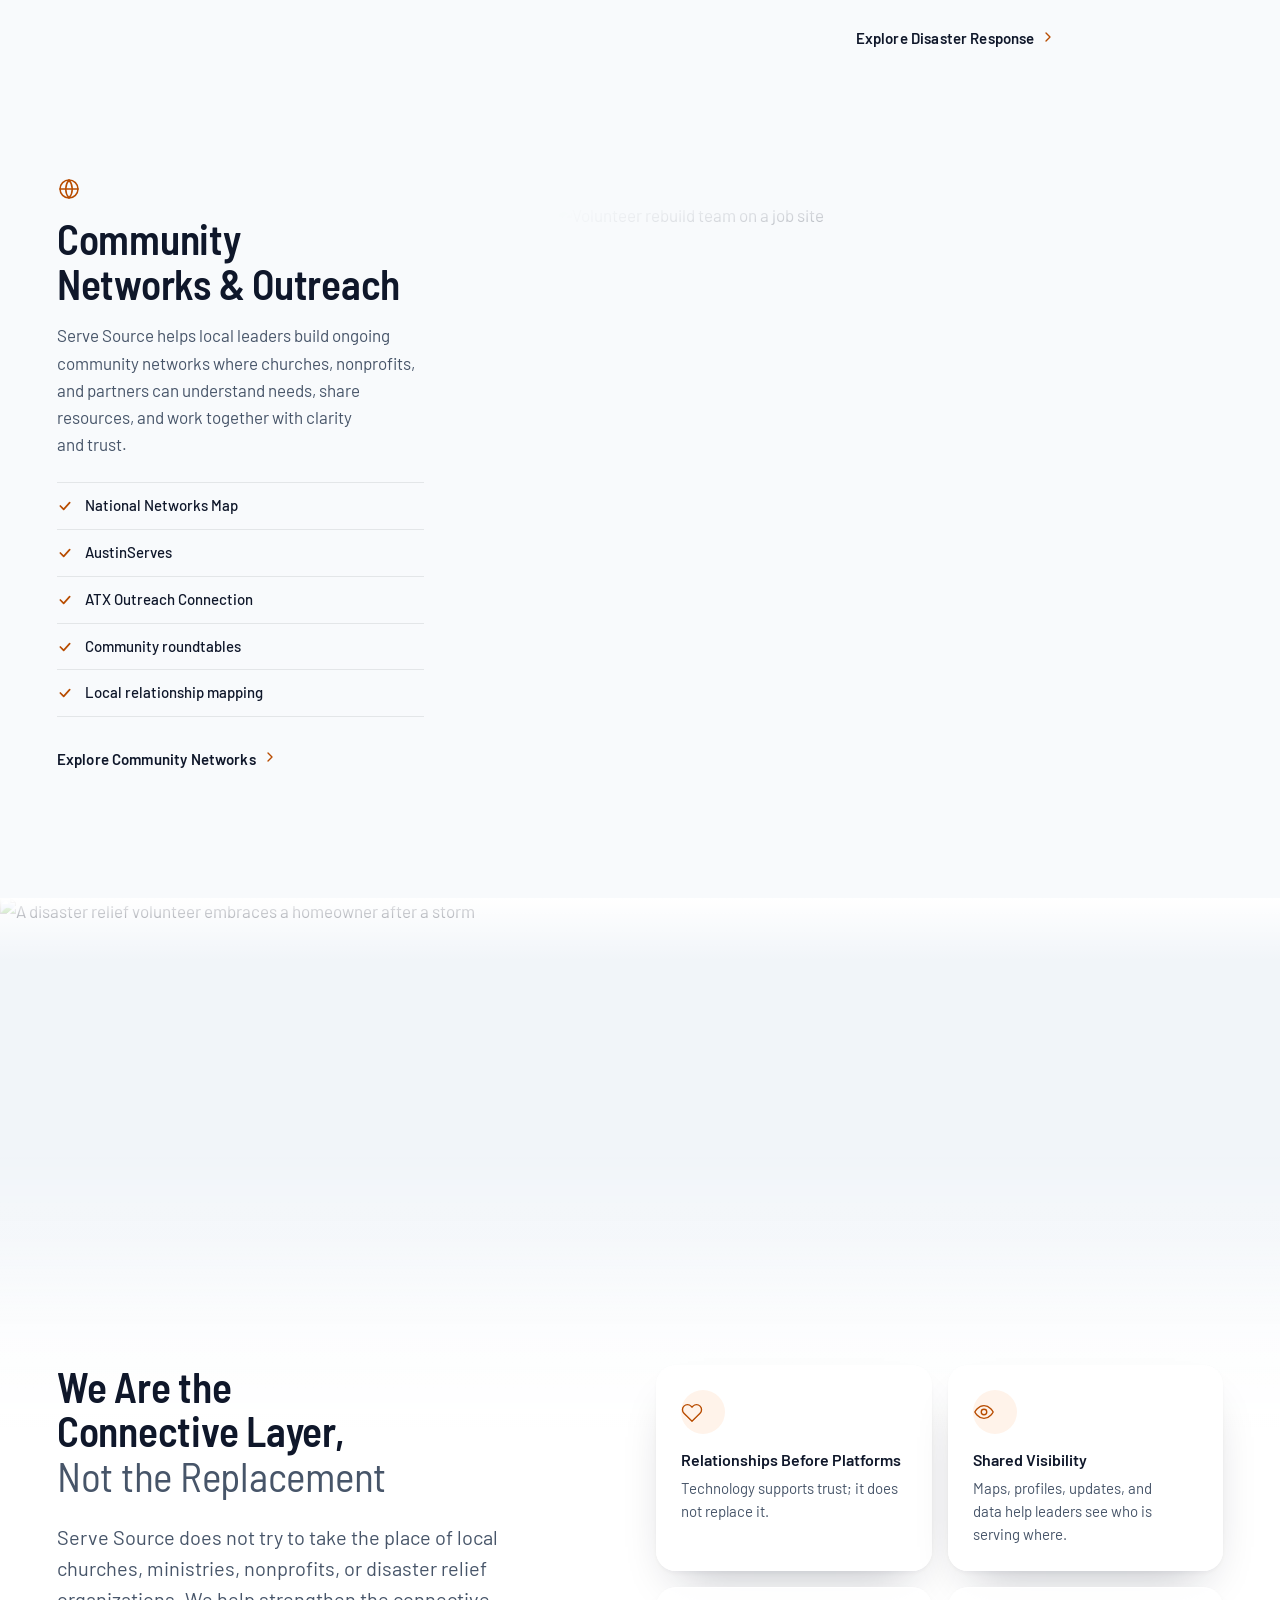
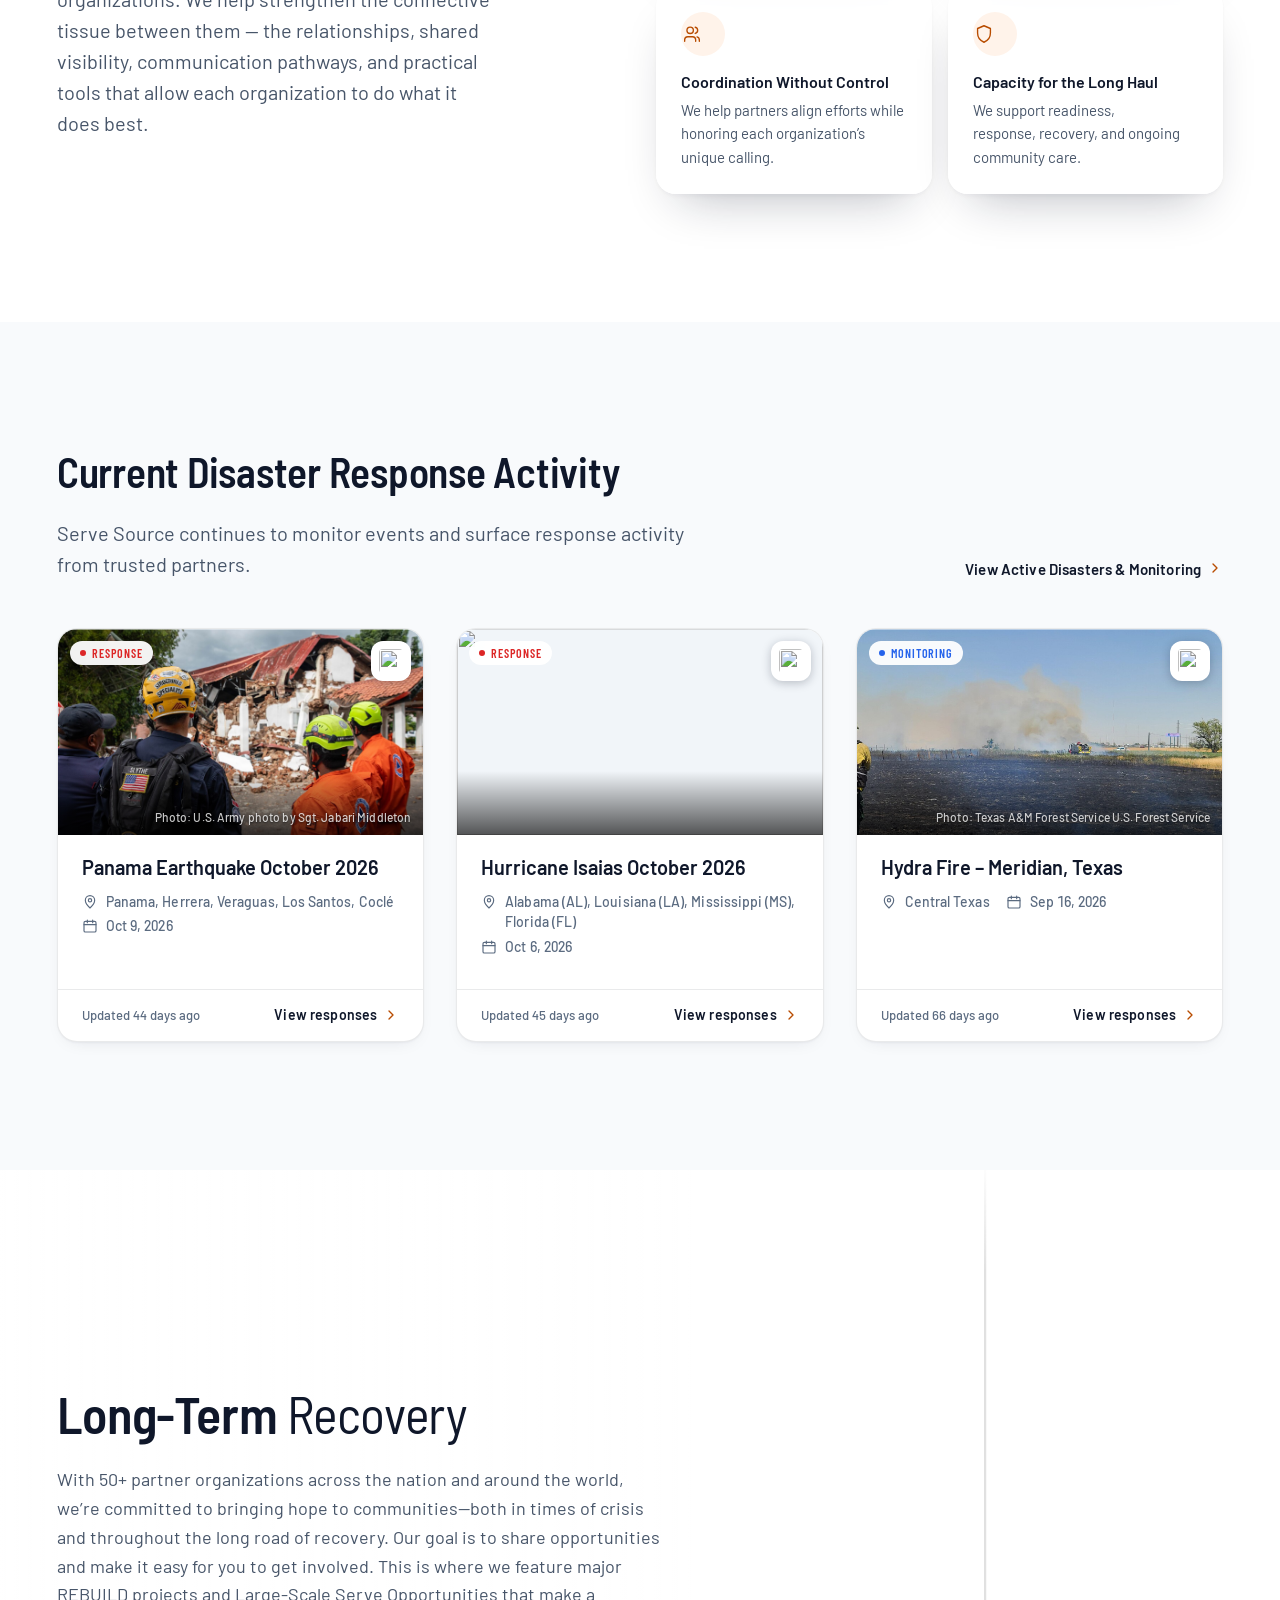
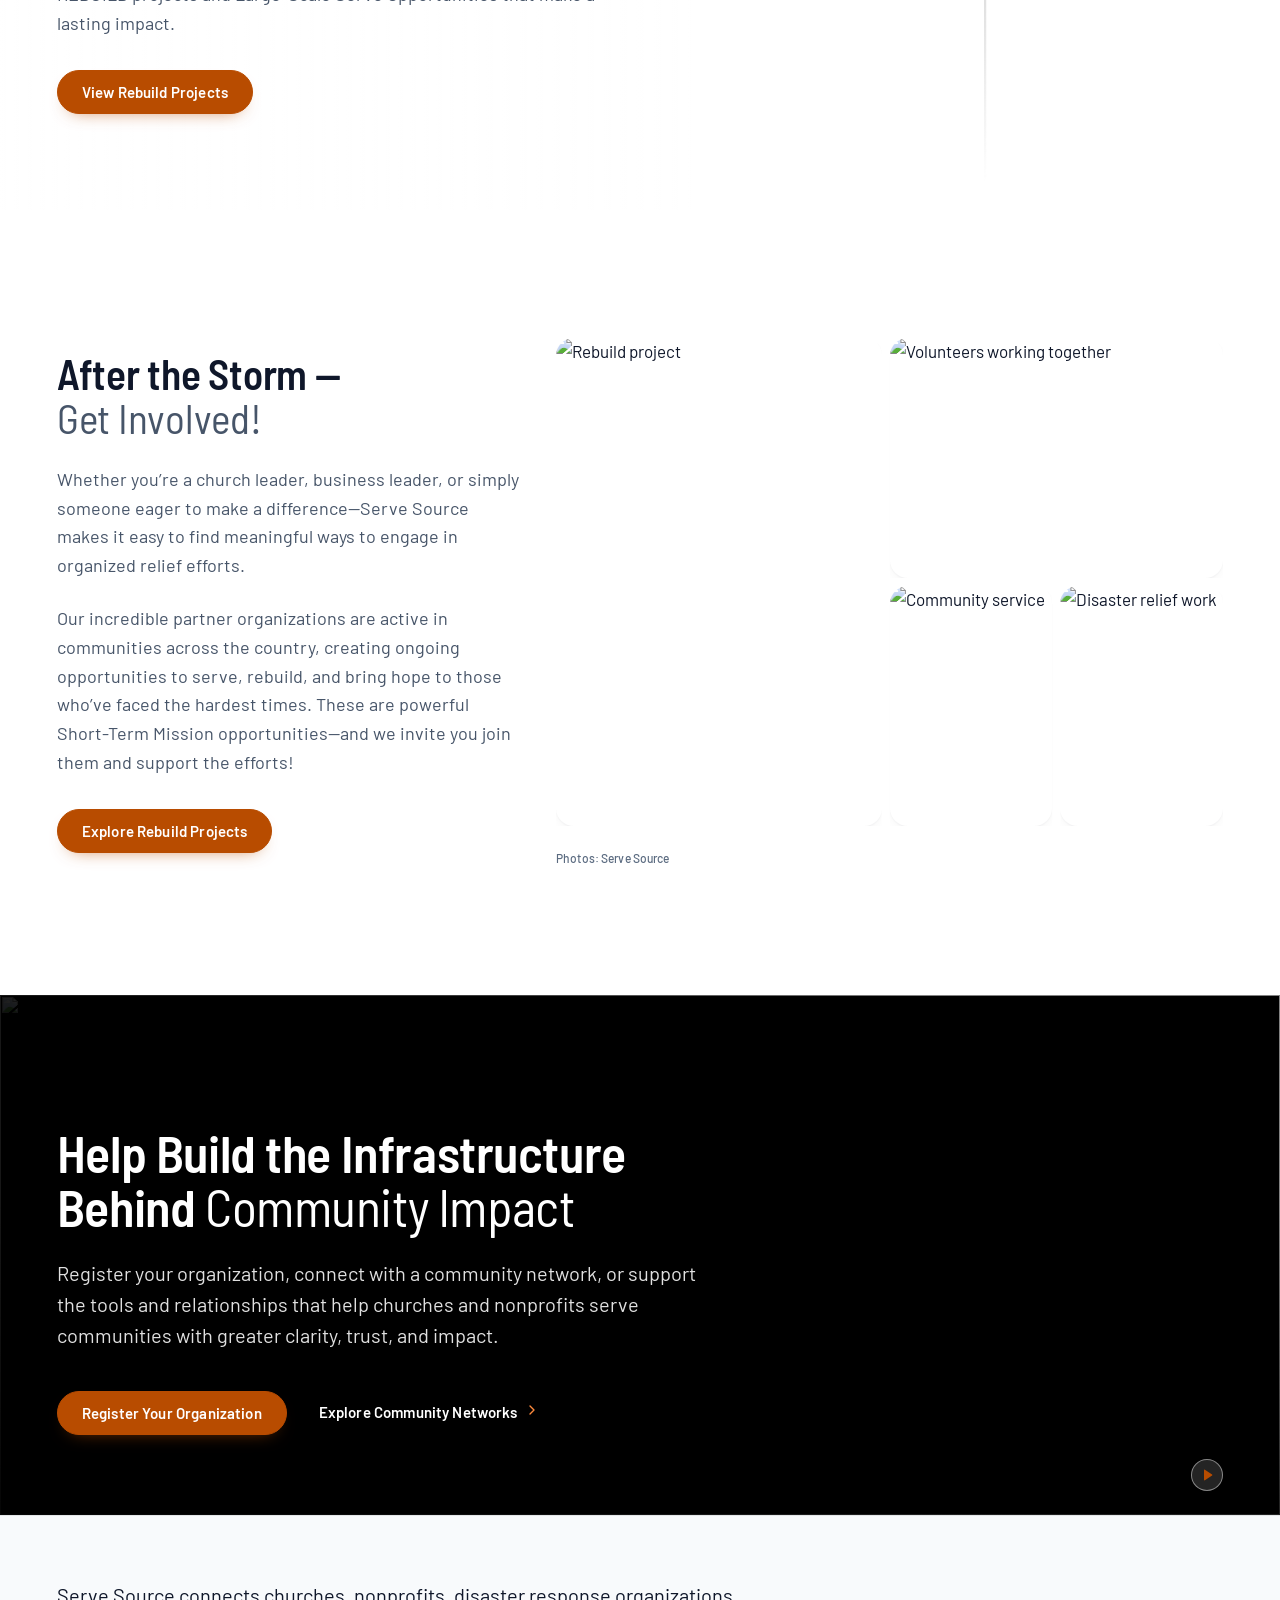
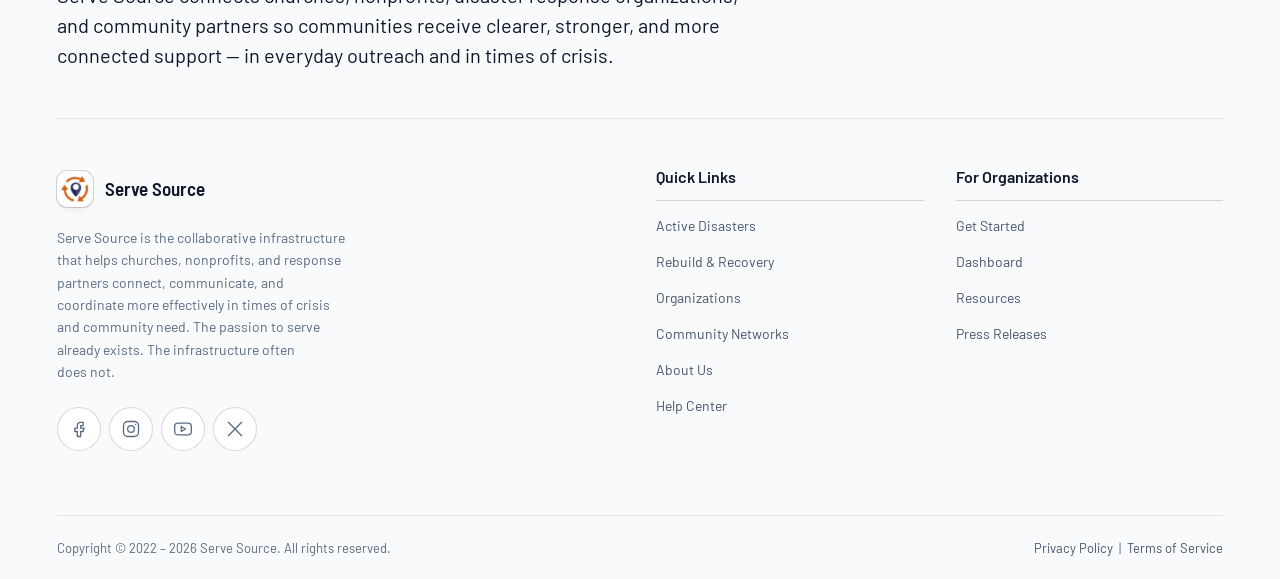
==== commit 5463bd9c: "Revert to the light site from before the professional rebuild (042cc08) Co-Authored-By: Claude Opus " ====
--- a/index.html
+++ b/index.html
@@ -34,7 +34,6 @@
         <div><dt>States with Partners &amp; Activity</dt><dd data-stat="states_with_activity">37</dd></div>
         <div><dt>Shared Response Activities</dt><dd data-stat="shared_response_activities">630+</dd></div>
       </dl>
-      <ul class="proof-logos" id="proof-logos" aria-label="Partner organizations" hidden></ul>
     </div>
   </section>
 
@@ -43,10 +42,10 @@
     <div class="wrap">
       <h2>What would you like to do?</h2>
       <div class="intent-grid">
-        <a class="intent" href="disasters.html"><img class="intent-media" src="https://static.wixstatic.com/media/4f0518_6dcb3687e60e414ca1e675886d86a6c9~mv2.jpeg/v1/fit/w_1600,h_3200,q_85,enc_auto/4f0518_6dcb3687e60e414ca1e675886d86a6c9~mv2.jpeg" srcset="https://static.wixstatic.com/media/4f0518_6dcb3687e60e414ca1e675886d86a6c9~mv2.jpeg/v1/fit/w_900,h_1800,q_85,enc_auto/4f0518_6dcb3687e60e414ca1e675886d86a6c9~mv2.jpeg 900w, https://static.wixstatic.com/media/4f0518_6dcb3687e60e414ca1e675886d86a6c9~mv2.jpeg/v1/fit/w_1600,h_3200,q_85,enc_auto/4f0518_6dcb3687e60e414ca1e675886d86a6c9~mv2.jpeg 1600w" sizes="(min-width: 1069px) 50vw, (min-width: 735px) 50vw, 85vw" alt="" loading="lazy" decoding="async" style="object-position:45% 50%"><span class="ic" data-icon="radar"></span><b>Find a disaster response</b><span class="d">See active disasters and who’s responding</span><span class="go">Get started <span data-icon="chevronRight"></span></span></a>
-        <a class="intent" href="rebuild.html"><img class="intent-media" src="https://static.wixstatic.com/media/f83a26_0f45a7fbcb3846baa60ef1114c9bf8c4~mv2.jpeg/v1/fit/w_1061,h_2122,q_85,enc_auto/f83a26_0f45a7fbcb3846baa60ef1114c9bf8c4~mv2.jpeg" srcset="https://static.wixstatic.com/media/f83a26_0f45a7fbcb3846baa60ef1114c9bf8c4~mv2.jpeg/v1/fit/w_640,h_1280,q_85,enc_auto/f83a26_0f45a7fbcb3846baa60ef1114c9bf8c4~mv2.jpeg 640w, https://static.wixstatic.com/media/f83a26_0f45a7fbcb3846baa60ef1114c9bf8c4~mv2.jpeg/v1/fit/w_1061,h_2122,q_85,enc_auto/f83a26_0f45a7fbcb3846baa60ef1114c9bf8c4~mv2.jpeg 1061w" sizes="(min-width: 1069px) 42vw, (min-width: 735px) 50vw, 80vw" alt="" loading="lazy" decoding="async" style="object-position:50% 50%"><span class="ic" data-icon="hammer"></span><b>Volunteer on a rebuild</b><span class="d">Join long-term recovery projects</span><span class="go">Get started <span data-icon="chevronRight"></span></span></a>
-        <a class="intent" href="organizations.html"><img class="intent-media" src="https://static.wixstatic.com/media/f83a26_a084c13a3b48450da7040d4ecd6aec8a~mv2.jpeg/v1/fit/w_1400,h_2800,q_85,enc_auto/f83a26_a084c13a3b48450da7040d4ecd6aec8a~mv2.jpeg" srcset="https://static.wixstatic.com/media/f83a26_a084c13a3b48450da7040d4ecd6aec8a~mv2.jpeg/v1/fit/w_600,h_1200,q_85,enc_auto/f83a26_a084c13a3b48450da7040d4ecd6aec8a~mv2.jpeg 600w, https://static.wixstatic.com/media/f83a26_a084c13a3b48450da7040d4ecd6aec8a~mv2.jpeg/v1/fit/w_1000,h_2000,q_85,enc_auto/f83a26_a084c13a3b48450da7040d4ecd6aec8a~mv2.jpeg 1000w, https://static.wixstatic.com/media/f83a26_a084c13a3b48450da7040d4ecd6aec8a~mv2.jpeg/v1/fit/w_1400,h_2800,q_85,enc_auto/f83a26_a084c13a3b48450da7040d4ecd6aec8a~mv2.jpeg 1400w" sizes="(min-width: 1069px) 25vw, (min-width: 735px) 50vw, 85vw" alt="" loading="lazy" decoding="async" style="object-position:50% 50%"><span class="ic" data-icon="pin"></span><b>Find organizations near you</b><span class="d">Churches and nonprofits on the map</span><span class="go">Get started <span data-icon="chevronRight"></span></span></a>
-        <a class="intent" href="https://app.servesource.org/GetStarted" target="_blank" rel="noopener"><img class="intent-media" src="assets/img/field/kempner-assessment-team.jpg" alt="" loading="lazy" decoding="async" style="object-position:40% 40%"><span class="ic" data-icon="building"></span><b>Register your organization</b><span class="d">Get your church or nonprofit connected</span><span class="go">Get started <span data-icon="chevronRight"></span></span></a>
+        <a class="intent" href="disasters.html"><span class="ic" data-icon="radar"></span><b>Find a disaster response</b><span class="d">See active disasters and who’s responding</span><span class="go">Get started <span data-icon="chevronRight"></span></span></a>
+        <a class="intent" href="rebuild.html"><span class="ic" data-icon="hammer"></span><b>Volunteer on a rebuild</b><span class="d">Join long-term recovery projects</span><span class="go">Get started <span data-icon="chevronRight"></span></span></a>
+        <a class="intent" href="organizations.html"><span class="ic" data-icon="pin"></span><b>Find organizations near you</b><span class="d">Churches and nonprofits on the map</span><span class="go">Get started <span data-icon="chevronRight"></span></span></a>
+        <a class="intent" href="https://app.servesource.org/GetStarted" target="_blank" rel="noopener"><span class="ic" data-icon="building"></span><b>Register your organization</b><span class="d">Get your church or nonprofit connected</span><span class="go">Get started <span data-icon="chevronRight"></span></span></a>
       </div>
     </div>
   </section>
@@ -151,7 +150,7 @@
   </section>
 
   <!-- Current Disaster Response Activity -->
-  <section class="section alt live">
+  <section class="section alt">
     <div class="wrap">
       <div class="row-head">
         <div>
@@ -170,11 +169,9 @@
   <section class="band">
     <img class="band-bg" src="https://qtrypzzcjebvfcihiynt.supabase.co/storage/v1/object/public/base44-prod/public/695c704f24f26045c4d0f1c0/d615a2eda_20250719_113556.jpeg" alt="" loading="lazy">
     <div class="wrap band-inner">
-      <div class="band-plate">
       <h2 class="display">Long-Term <em>Recovery</em></h2>
       <p class="lede">With 50+ partner organizations across the nation and around the world, we’re committed to bringing hope to communities—both in times of crisis and throughout the long road of recovery. Our goal is to share opportunities and make it easy for you to get involved. This is where we feature major REBUILD projects and Large-Scale Serve Opportunities that make a lasting impact.</p>
       <a class="btn btn-primary" href="rebuild.html">View Rebuild Projects</a>
-      </div>
     </div>
   </section>
 
